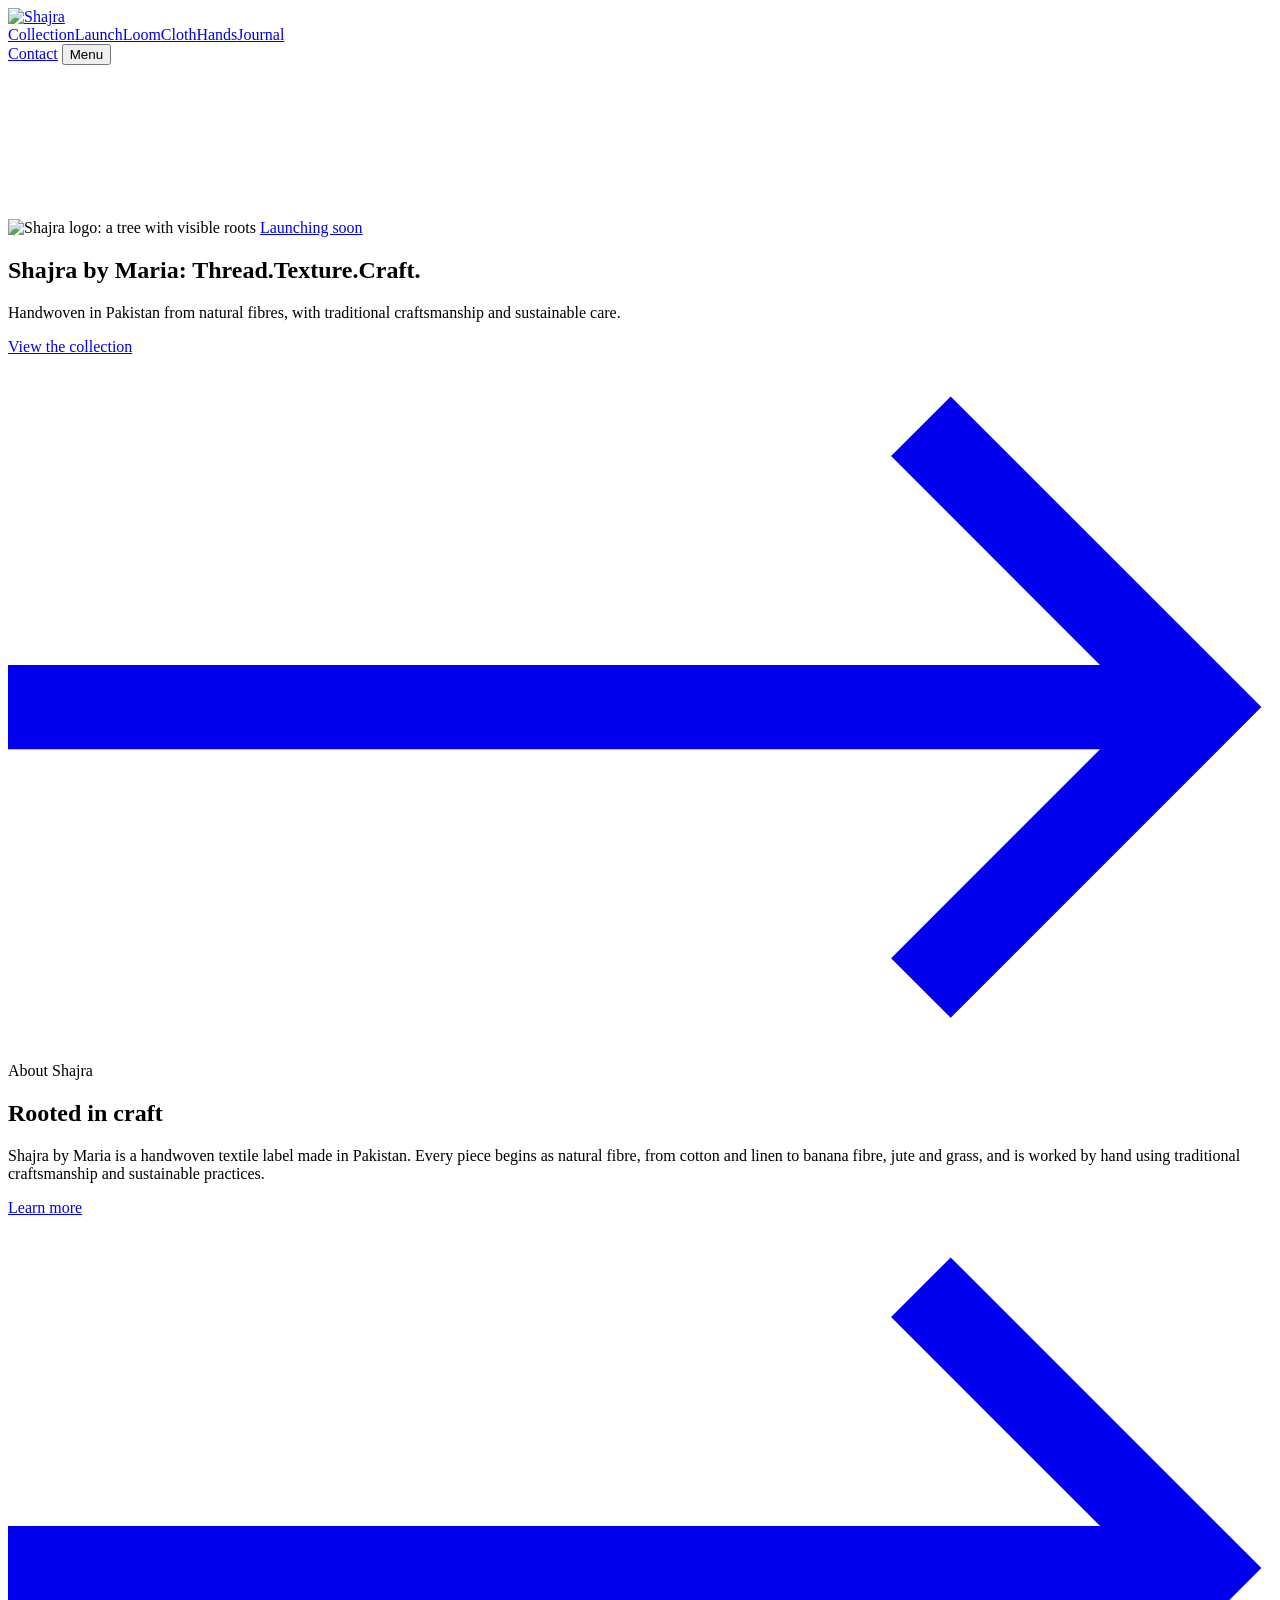
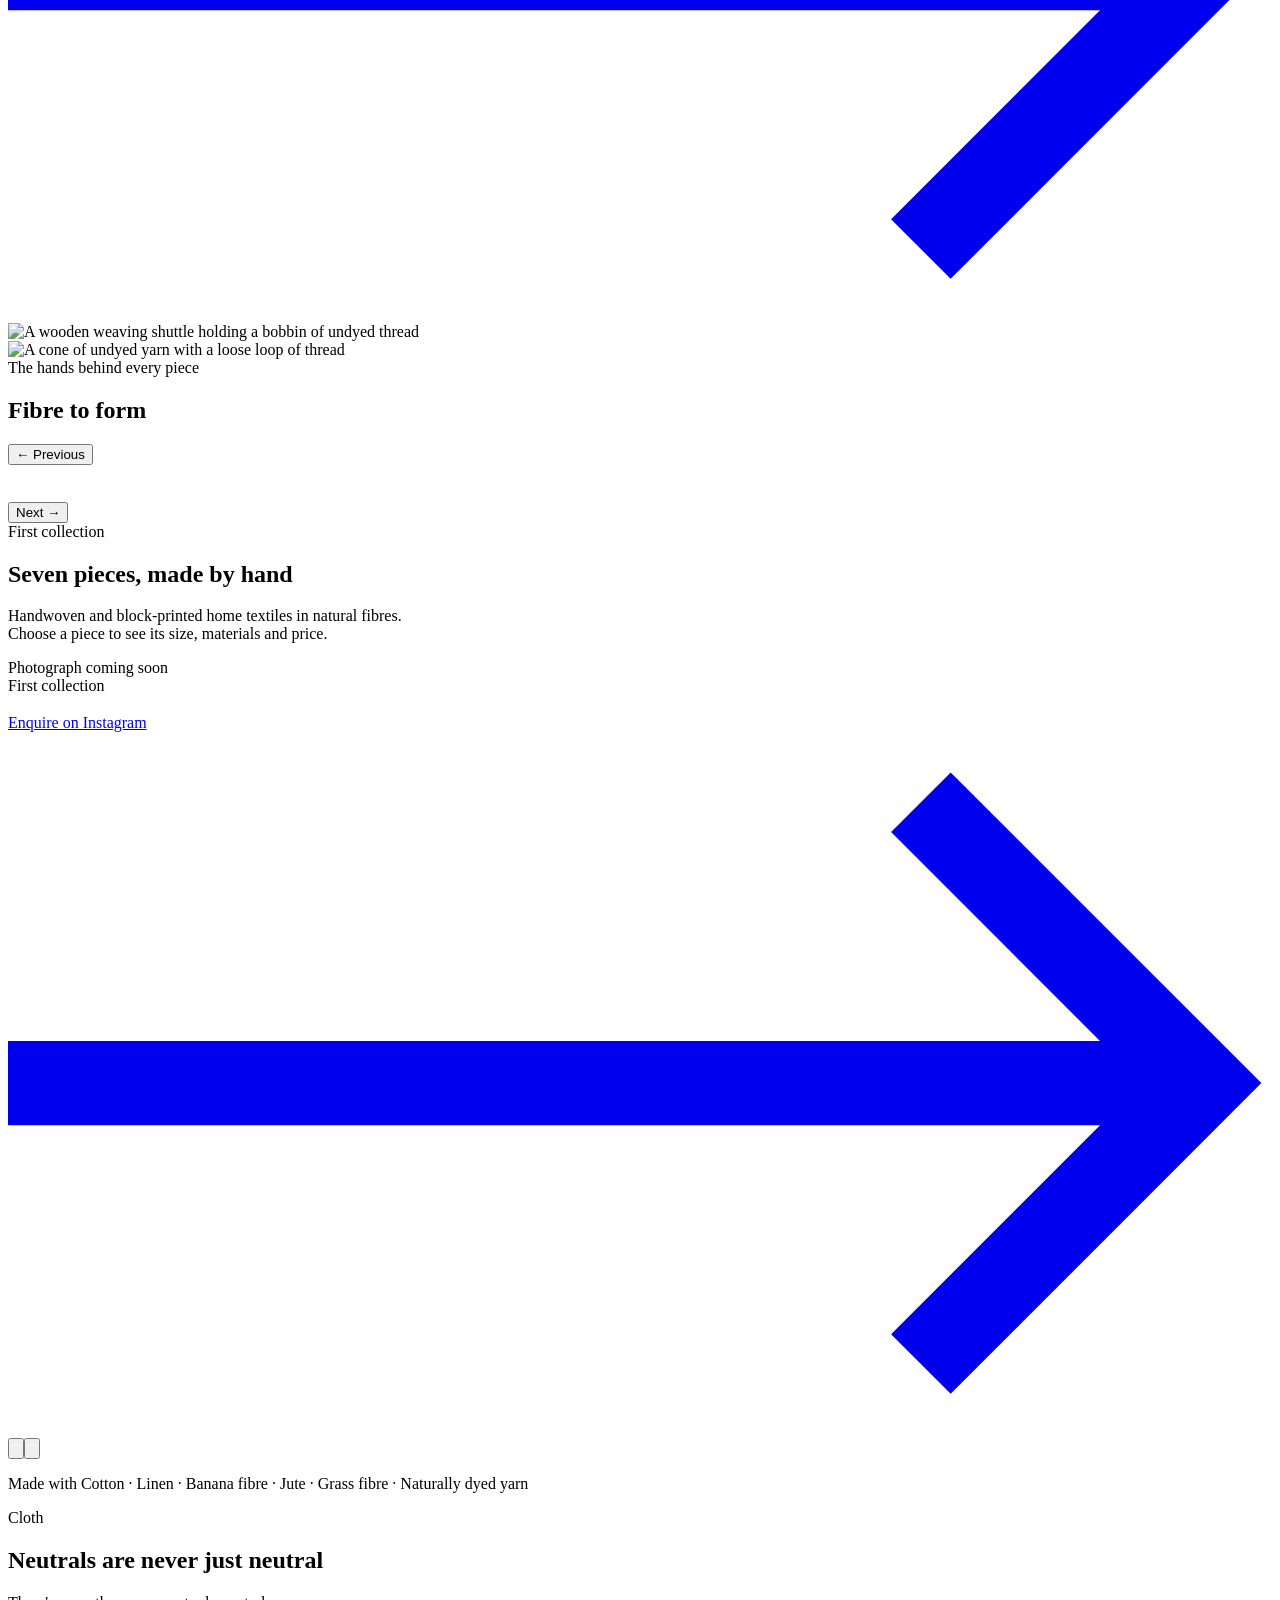
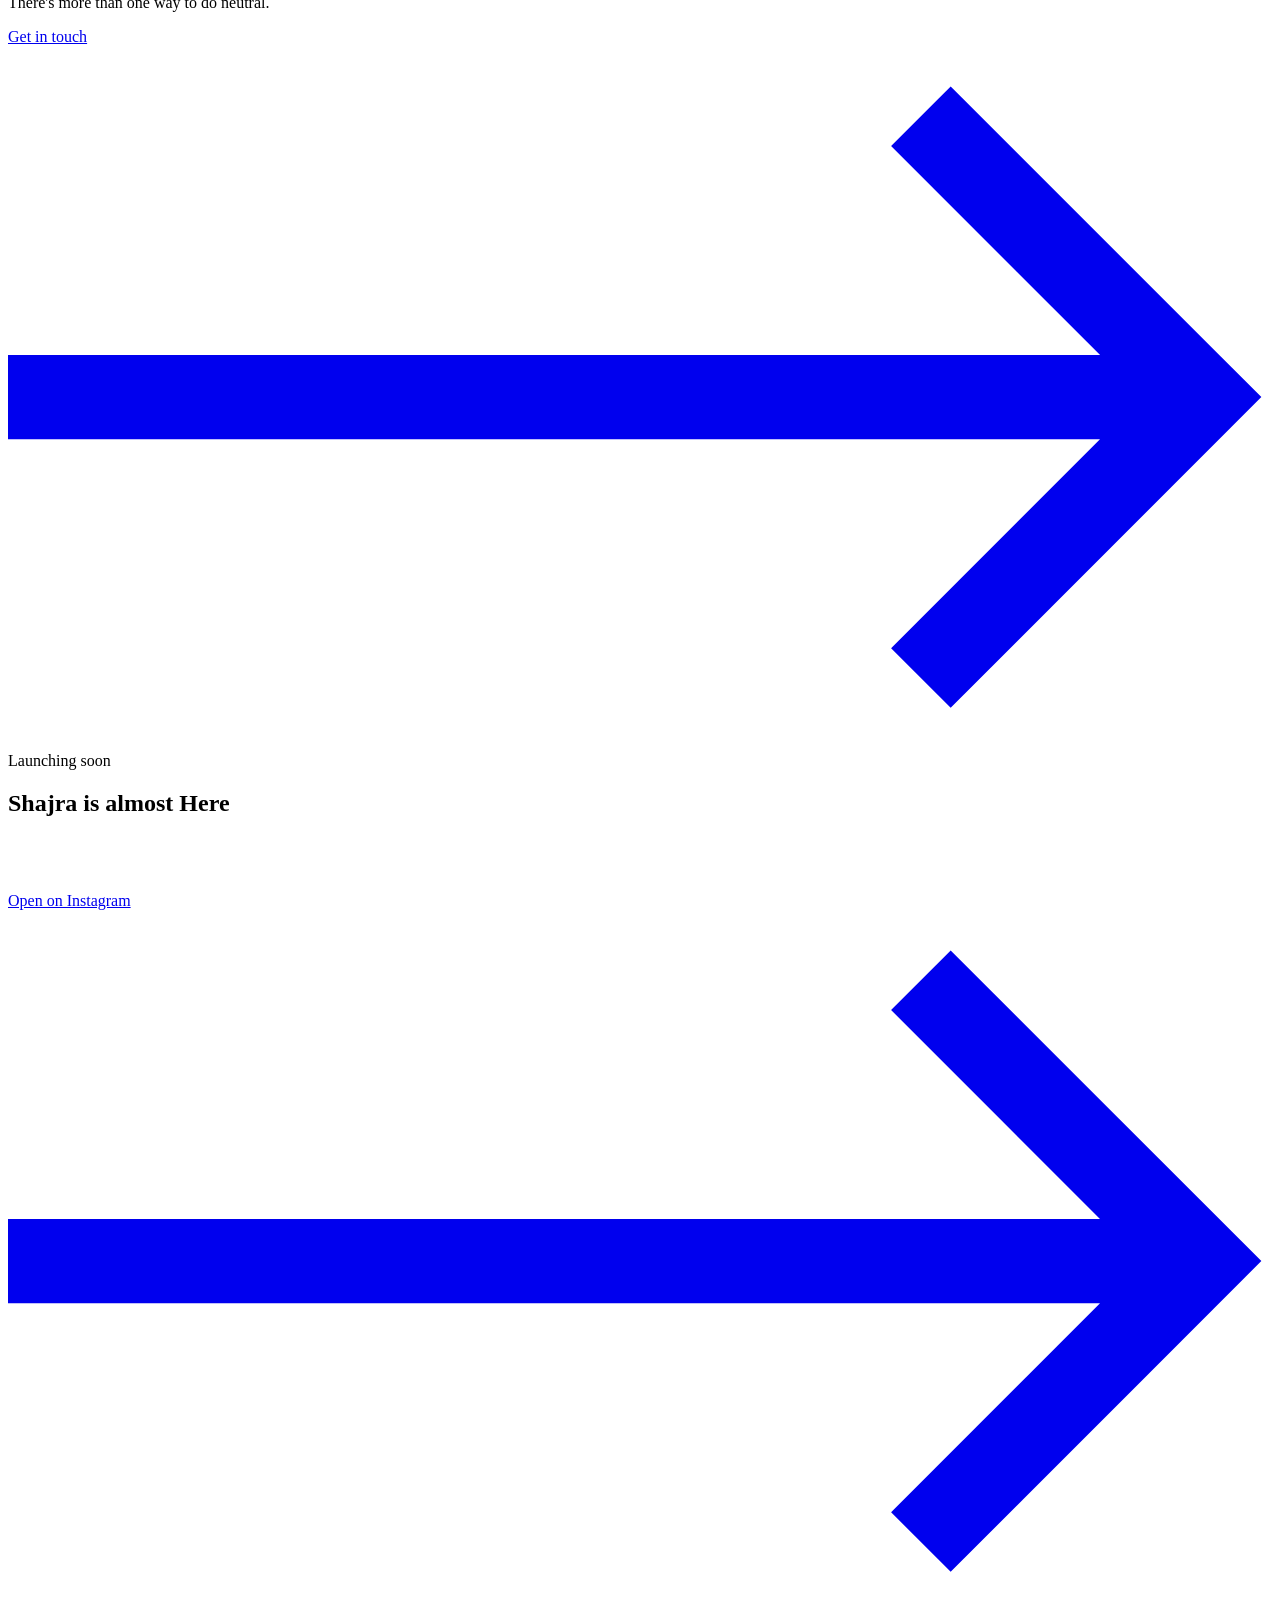
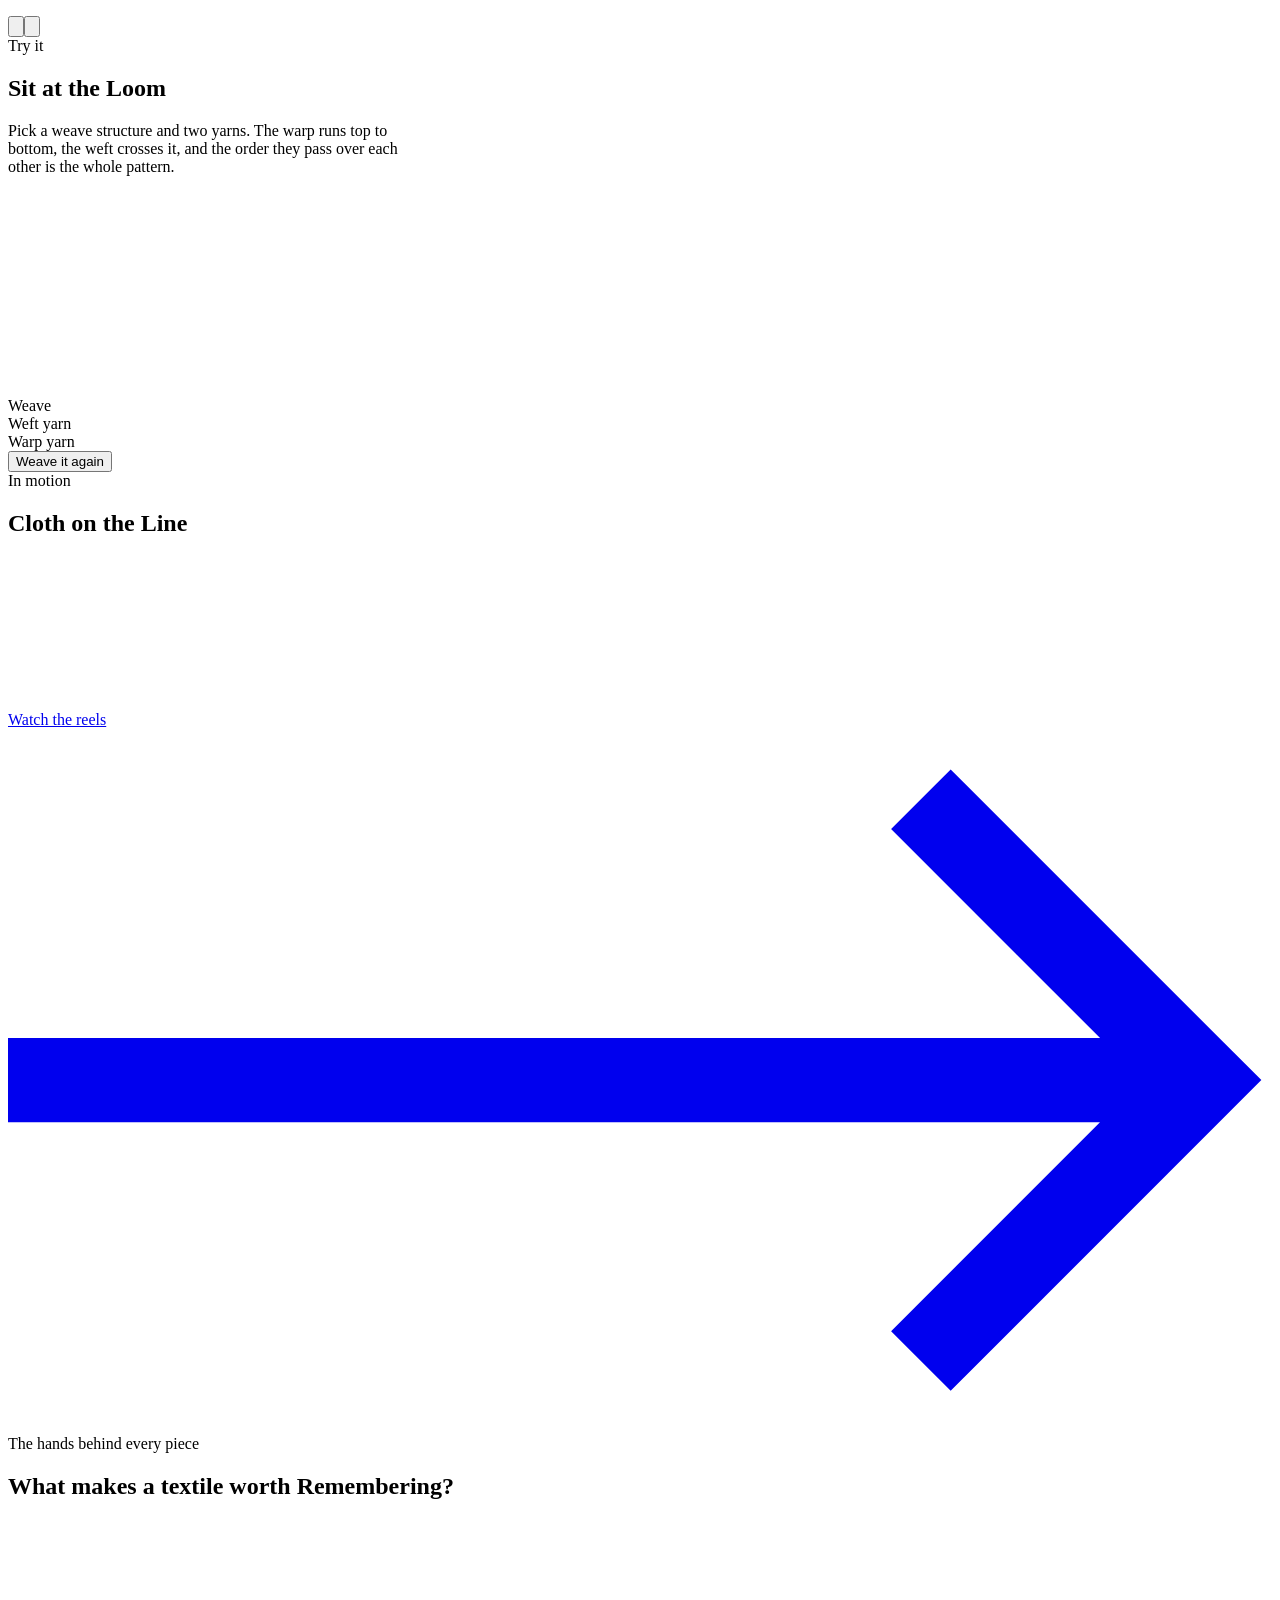
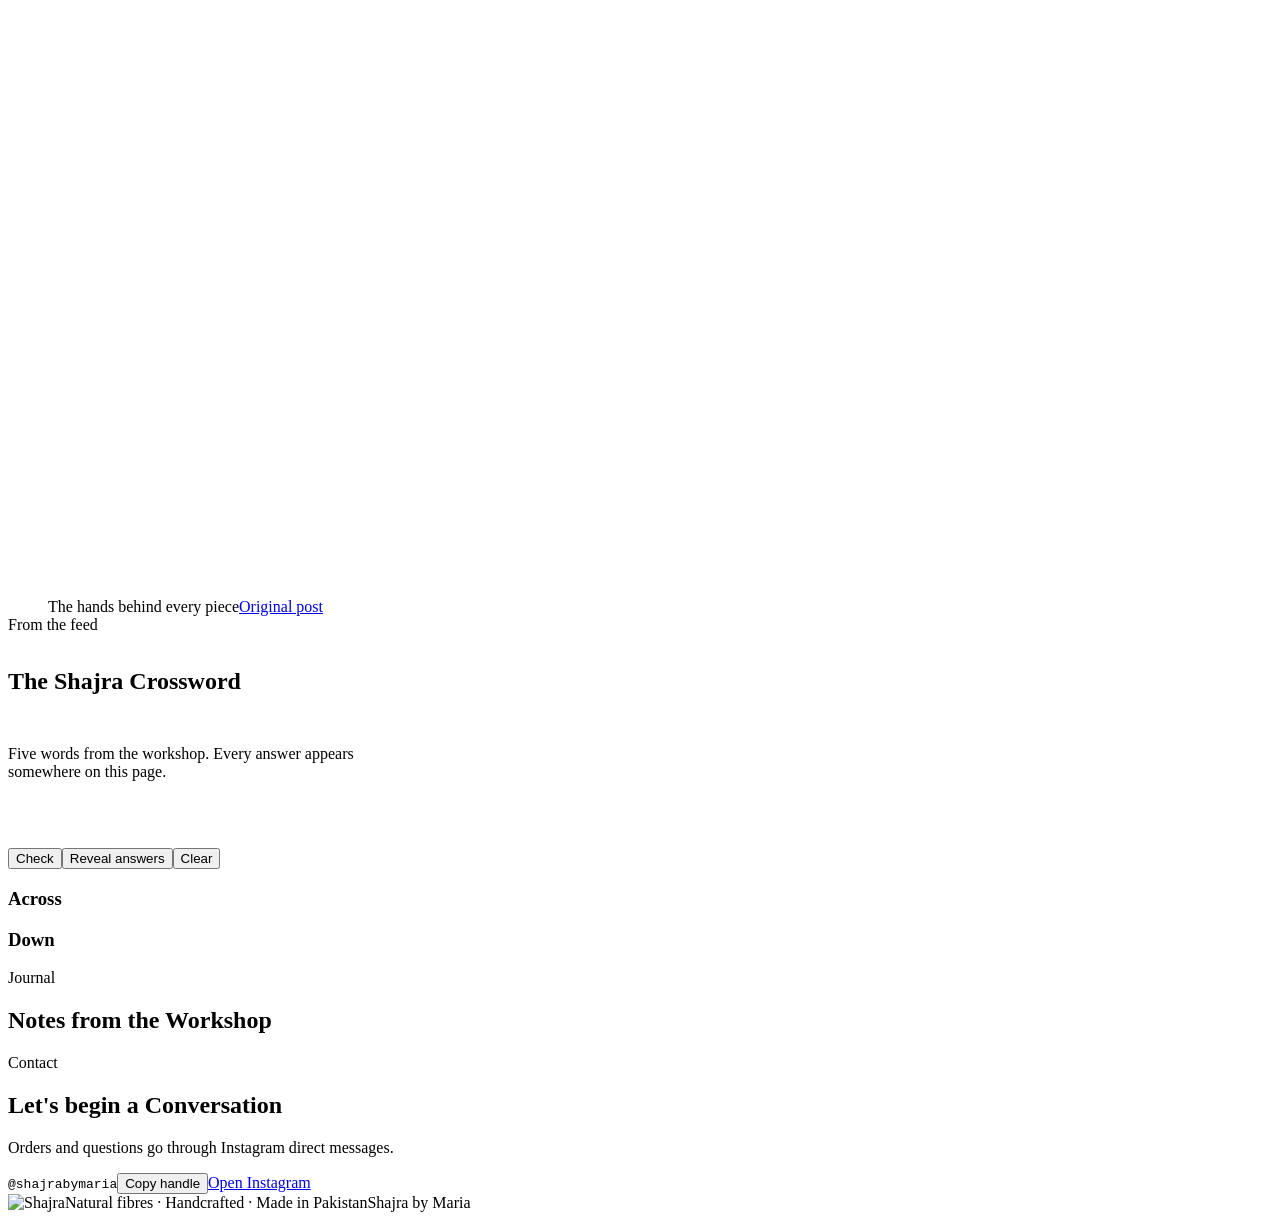
==== index.html @ 92d00738 "Add files via upload" ====
<!doctype html>
<html lang="en">
<head>
<meta charset="utf-8">
<meta name="viewport" content="width=device-width, initial-scale=1, viewport-fit=cover">
<meta name="description" content="Shajra by Maria: handwoven textiles made in Pakistan from natural fibres, with traditional craftsmanship. Launching soon.">
<meta name="theme-color" content="#2b211b">
<title>Shajra by Maria</title>
<link rel="stylesheet" href="https://fonts.googleapis.com/css2?family=Bodoni+Moda:opsz,wght@6..96,400;6..96,500&family=EB+Garamond:ital,wght@1,400;1,500&family=Instrument+Sans:wght@400;500;600&display=swap">
<link rel="stylesheet" href="css/style.css">
</head>
<body>

<header class="nav" id="nav">
  <a class="nb" href="#top" aria-label="Shajra, back to top"><img src="img/logo.jpg" alt="Shajra"></a>
  <nav class="nl" aria-label="Sections"><a href="#collection">Collection</a><a href="#soon">Launch</a><a href="#loom">Loom</a><a href="#cloth">Cloth</a><a href="#hands">Hands</a><a href="#journal">Journal</a></nav>
  <a class="nc" href="#contact">Contact</a>
  <button class="nm" id="menuBtn" type="button" aria-expanded="false" aria-controls="menu">Menu</button>
</header>
<div class="menu" id="menu" hidden>
  <button type="button" id="menuClose">Close</button>
  <a href="#collection">Collection</a><a href="#soon">Launch</a><a href="#loom">Loom</a><a href="#cloth">Cloth</a><a href="#hands">Hands</a><a href="#crossword">Play</a><a href="#journal">Journal</a><a href="#contact">Contact</a>
</div>

<main>
<section class="hero" id="top">
  <canvas data-cloth="img/p01.jpg" aria-hidden="true"></canvas>
  <div class="hero-in">
    <div class="toprow">
      <img class="seal" src="img/logo.jpg" alt="Shajra logo: a tree with visible roots">
      <a class="soon" href="#soon"><i></i>Launching soon</a>
    </div>
    <h1 class="dsp hl"><span class="vh">Shajra by Maria: </span><span class="l1">Thread.</span><span class="l2"><span class="sw">T</span>exture.</span><span class="l3">Craft.</span></h1>
    <div class="hbot">
      <p>Handwoven in Pakistan from natural fibres, with traditional craftsmanship and sustainable care.</p>
      <a class="lk" href="#collection">View the collection <svg viewBox="0 0 18 10" fill="none" stroke="currentColor" stroke-width="1.2"><path d="M0 5h17M13 1l4 4-4 4"/></svg></a>
    </div>
  </div>
</section>

<section class="sec" id="about">
  <div class="about">
    <div class="tx">
      <span class="eb">About Shajra</span>
      <h2 class="dsp"><span class="sw">R</span>ooted in craft</h2>
      <p>Shajra by Maria is a handwoven textile label made in Pakistan. Every piece begins as natural fibre, from cotton and linen to banana fibre, jute and grass, and is worked by hand using traditional craftsmanship and sustainable practices.</p>
      <a class="lk" href="#approach">Learn more <svg viewBox="0 0 18 10" fill="none" stroke="currentColor" stroke-width="1.2"><path d="M0 5h17M13 1l4 4-4 4"/></svg></a>
    </div>
    <div class="collage">
      <div class="a"><img src="img/p09.jpg" alt="A wooden weaving shuttle holding a bobbin of undyed thread" loading="lazy"></div>
      <div class="b"><img src="img/p07.jpg" alt="A cone of undyed yarn with a loose loop of thread" loading="lazy"></div>
    </div>
  </div>
</section>

<section class="dark ap" id="approach">
  <div class="apbg" id="apA"></div><div class="apbg" id="apB"></div>
  <div class="ap-in">
    <div class="center"><span class="eb w">The hands behind every piece</span><h2 class="dsp"><span class="sw">F</span>ibre to form</h2></div>
    <div class="apmain">
      <button class="side l" id="apPrev" type="button">← Previous</button>
      <article class="apc" aria-live="polite">
        <span class="n" id="apN"></span>
        <div class="im"><img id="apImg" alt=""></div>
        <h3 id="apT"></h3>
        <p id="apP"></p>
      </article>
      <button class="side r" id="apNext" type="button">Next →</button>
    </div>
    <div class="dots" id="apDots" role="group" aria-label="Choose a step"></div>
  </div>
</section>

<section class="sec" id="collection">
  <div class="col-wrap">
    <div class="center"><span class="eb">First collection</span><h2 class="dsp"><span class="sw">S</span>even pieces, made by hand</h2><p style="max-width:54ch;color:var(--ink2)">Handwoven and block-printed home textiles in natural fibres. Choose a piece to see its size, materials and price.</p></div>
    <div class="pd">
      <div class="pimg"><div class="ph"><b id="phN"></b><span>Photograph coming soon</span></div><img id="pImg" alt="" hidden><div class="thumbs" id="pThumbs"></div></div>
      <div class="pr">
        <div class="meta"><span>First collection</span><span id="pCount"></span></div>
        <div class="pbody" id="pBody">
          <h3 class="dsp pname" id="pName"></h3>
          <span class="ptype" id="pType"></span>
          <p class="price" id="pPrice"></p>
          <dl class="spec" id="pSpec"></dl>
          <p class="pdesc" id="pDesc"></p>
          <div class="cust" id="pCust" hidden><b>Customisation</b><span id="pCustT"></span></div>
        </div>
        <div class="psb">
          <div class="enq"><a class="bt" id="enq" href="https://ig.me/m/shajrabymaria" target="_blank" rel="noopener">Enquire on Instagram <svg viewBox="0 0 18 10" fill="none" stroke="currentColor" stroke-width="1.2"><path d="M0 5h17M13 1l4 4-4 4"/></svg></a><span class="enq-note" id="enqNote" aria-live="polite"></span></div>
          <div class="arrows"><button class="cir" id="pdPrev" type="button" aria-label="Previous product"><svg viewBox="0 0 20 12" fill="none" stroke="currentColor" stroke-width="1.2"><path d="M20 6H1M5 1L1 6l4 5"/></svg></button><button class="cir" id="pdNext" type="button" aria-label="Next product"><svg viewBox="0 0 20 12" fill="none" stroke="currentColor" stroke-width="1.2"><path d="M0 6h19M15 1l4 5-4 5"/></svg></button></div>
        </div>
      </div>
    </div>
    <div class="pl" id="pList" role="list" aria-label="All products"></div>
    <p class="mats"><span>Made with</span> Cotton · Linen · Banana fibre · Jute · Grass fibre · Naturally dyed yarn</p>
  </div>
</section>

<section class="dark cl sec" id="cloth">
  <div class="bgimg" aria-hidden="true"></div>
  <div class="cl-in">
    <div class="cl-l">
      <span class="eb w">Cloth</span>
      <h2 class="dsp"><span class="sw">N</span>eutrals are never just neutral</h2>
      <p>There's more than one way to do neutral.</p>
      <a class="lk" href="#contact">Get in touch <svg viewBox="0 0 18 10" fill="none" stroke="currentColor" stroke-width="1.2"><path d="M0 5h17M13 1l4 4-4 4"/></svg></a>
    </div>
    <div class="cl-g" id="clg"></div>
  </div>
</section>

<section class="sec" id="soon">
  <div class="ps-wrap">
    <div class="center"><span class="eb">Launching soon</span><h2 class="dsp">Shajra is almost <span class="sw">H</span>ere</h2></div>
    <div class="ps">
      <div class="ps-img"><img id="psImg" alt=""></div>
      <div class="ps-r">
        <div class="meta"><span id="psDate"></span><span id="psN"></span></div>
        <div class="mid">
          <div class="t"><h3 id="psT"></h3><p id="psP"></p></div>
          <div class="nx"><div class="im"><img id="psNx" alt=""></div><span id="psNc"></span></div>
        </div>
        <div class="psb">
          <a class="lk" id="psLink" href="https://www.instagram.com/shajrabymaria/" target="_blank" rel="noopener">Open on Instagram <svg viewBox="0 0 18 10" fill="none" stroke="currentColor" stroke-width="1.2"><path d="M0 5h17M13 1l4 4-4 4"/></svg></a>
          <div class="arrows"><button class="cir" id="psPrev" type="button" aria-label="Earlier teaser"><svg viewBox="0 0 20 12" fill="none" stroke="currentColor" stroke-width="1.2"><path d="M20 6H1M5 1L1 6l4 5"/></svg></button><button class="cir" id="psNext" type="button" aria-label="Later teaser"><svg viewBox="0 0 20 12" fill="none" stroke="currentColor" stroke-width="1.2"><path d="M0 6h19M15 1l4 5-4 5"/></svg></button></div>
        </div>
      </div>
    </div>
  </div>
</section>

<section class="sec band" id="loom">
  <div class="loom" style="margin-bottom:clamp(28px,4vw,52px);display:block"><div class="center" style="justify-items:start;text-align:left"><span class="eb">Try it</span><h2 class="dsp">Sit at the <span class="sw">L</span>oom</h2><p style="max-width:52ch;color:var(--ink2)">Pick a weave structure and two yarns. The warp runs top to bottom, the weft crosses it, and the order they pass over each other is the whole pattern.</p></div></div>
  <div class="loom">
    <div>
      <div class="loom-frame"><canvas id="loomCanvas" role="img" aria-label="A woven swatch drawn from your chosen weave and yarns"></canvas></div>
      <p class="loom-cap" id="loomCap" aria-live="polite"></p>
    </div>
    <div class="controls">
      <div class="ctl"><span class="eb" id="lWeave">Weave</span><div class="seg" id="weaves" role="group" aria-labelledby="lWeave"></div></div>
      <div class="ctl"><span class="eb" id="lWeft">Weft yarn</span><div class="yarns" id="weft" role="group" aria-labelledby="lWeft"></div></div>
      <div class="ctl"><span class="eb" id="lWarp">Warp yarn</span><div class="yarns" id="warp" role="group" aria-labelledby="lWarp"></div></div>
      <div><button class="bt" id="again" type="button">Weave it again</button></div>
    </div>
  </div>
</section>

<section class="dark sec" id="motion">
  <div class="line-h"><span class="eb w">In motion</span><h2 class="dsp">Cloth on the <span class="sw">L</span>ine</h2></div>
  <div class="line">
    <canvas data-hang="img/p01.jpg" role="img" aria-label="Ribbed sand-coloured cloth hanging and swaying"></canvas>
    <canvas data-hang="img/p04.jpg" role="img" aria-label="Diamond-patterned cloth hanging and swaying"></canvas>
    <canvas data-hang="img/p03.jpg" role="img" aria-label="Plain-weave cloth hanging and swaying"></canvas>
  </div>
  <div class="reels" id="reels" hidden></div>
  <div class="line-h"><a class="lk" style="width:min(300px,100%)" href="https://www.instagram.com/shajrabymaria/reels/" target="_blank" rel="noopener">Watch the reels <svg viewBox="0 0 18 10" fill="none" stroke="currentColor" stroke-width="1.2"><path d="M0 5h17M13 1l4 4-4 4"/></svg></a></div>
</section>

<section class="sec" id="hands">
  <div class="center" style="margin-bottom:clamp(32px,5vw,56px)"><span class="eb">The hands behind every piece</span><h2 class="dsp">What makes a textile worth <span class="sw">R</span>emembering?</h2></div>
  <figure class="hands-card" style="margin-block:0"><canvas id="handsCv" width="640" height="638" role="img" aria-label="Six pencil drawings of hands at work, gently moving: passing a shuttle through a loom, drawing fibre through the fingers, teasing raw fibre apart, pulling thread from a cone, beating the weft, and folding finished cloth"></canvas><figcaption><span>The hands behind every piece</span><a href="https://www.instagram.com/p/Dbn_yvcCKN_/" target="_blank" rel="noopener">Original post</a></figcaption></figure>
</section>

<section class="sec band" id="crossword">
  <div style="max-width:1320px;margin:0 auto clamp(28px,4vw,52px);display:grid;gap:14px"><span class="eb">From the feed</span><h2 class="dsp">The Shajra <span class="sw">C</span>rossword</h2><p style="max-width:52ch;color:var(--ink2)">Five words from the workshop. Every answer appears somewhere on this page.</p></div>
  <div class="cross">
    <div>
      <div class="grid" id="grid"></div>
      <div class="cbtns"><button class="bt" id="check" type="button">Check</button><button class="bt" id="reveal" type="button">Reveal answers</button><button class="bt" id="clear" type="button">Clear</button></div>
      <p class="status" id="status" aria-live="polite" style="margin-top:16px"></p>
    </div>
    <div class="clues"><div><h3>Across</h3><ol id="across"></ol></div><div><h3>Down</h3><ol id="down"></ol></div></div>
  </div>
</section>

<section class="sec" id="journal">
  <div class="center"><span class="eb">Journal</span><h2 class="dsp">Notes from the <span class="sw">W</span>orkshop</h2></div>
  <div class="jr" id="feed"></div>
</section>
</main>

<footer class="contact" id="contact">
  <div class="ct">
    <span class="eb w">Contact</span>
    <h2 class="dsp">Let's begin a <span class="sw">C</span>onversation</h2>
    <p>Orders and questions go through Instagram direct messages.</p>
    <div class="handle"><code id="handle">@shajrabymaria</code><button class="bt on-dark" id="copy" type="button">Copy handle</button><a class="bt on-dark" href="https://www.instagram.com/shajrabymaria/" target="_blank" rel="noopener">Open Instagram</a></div>
  </div>
  <div class="cfoot"><img src="img/logo.jpg" alt="Shajra"><span>Natural fibres · Handcrafted · Made in Pakistan</span><span>Shajra by Maria</span></div>
</footer>

<script src="js/main.js"></script>

</body>
</html>
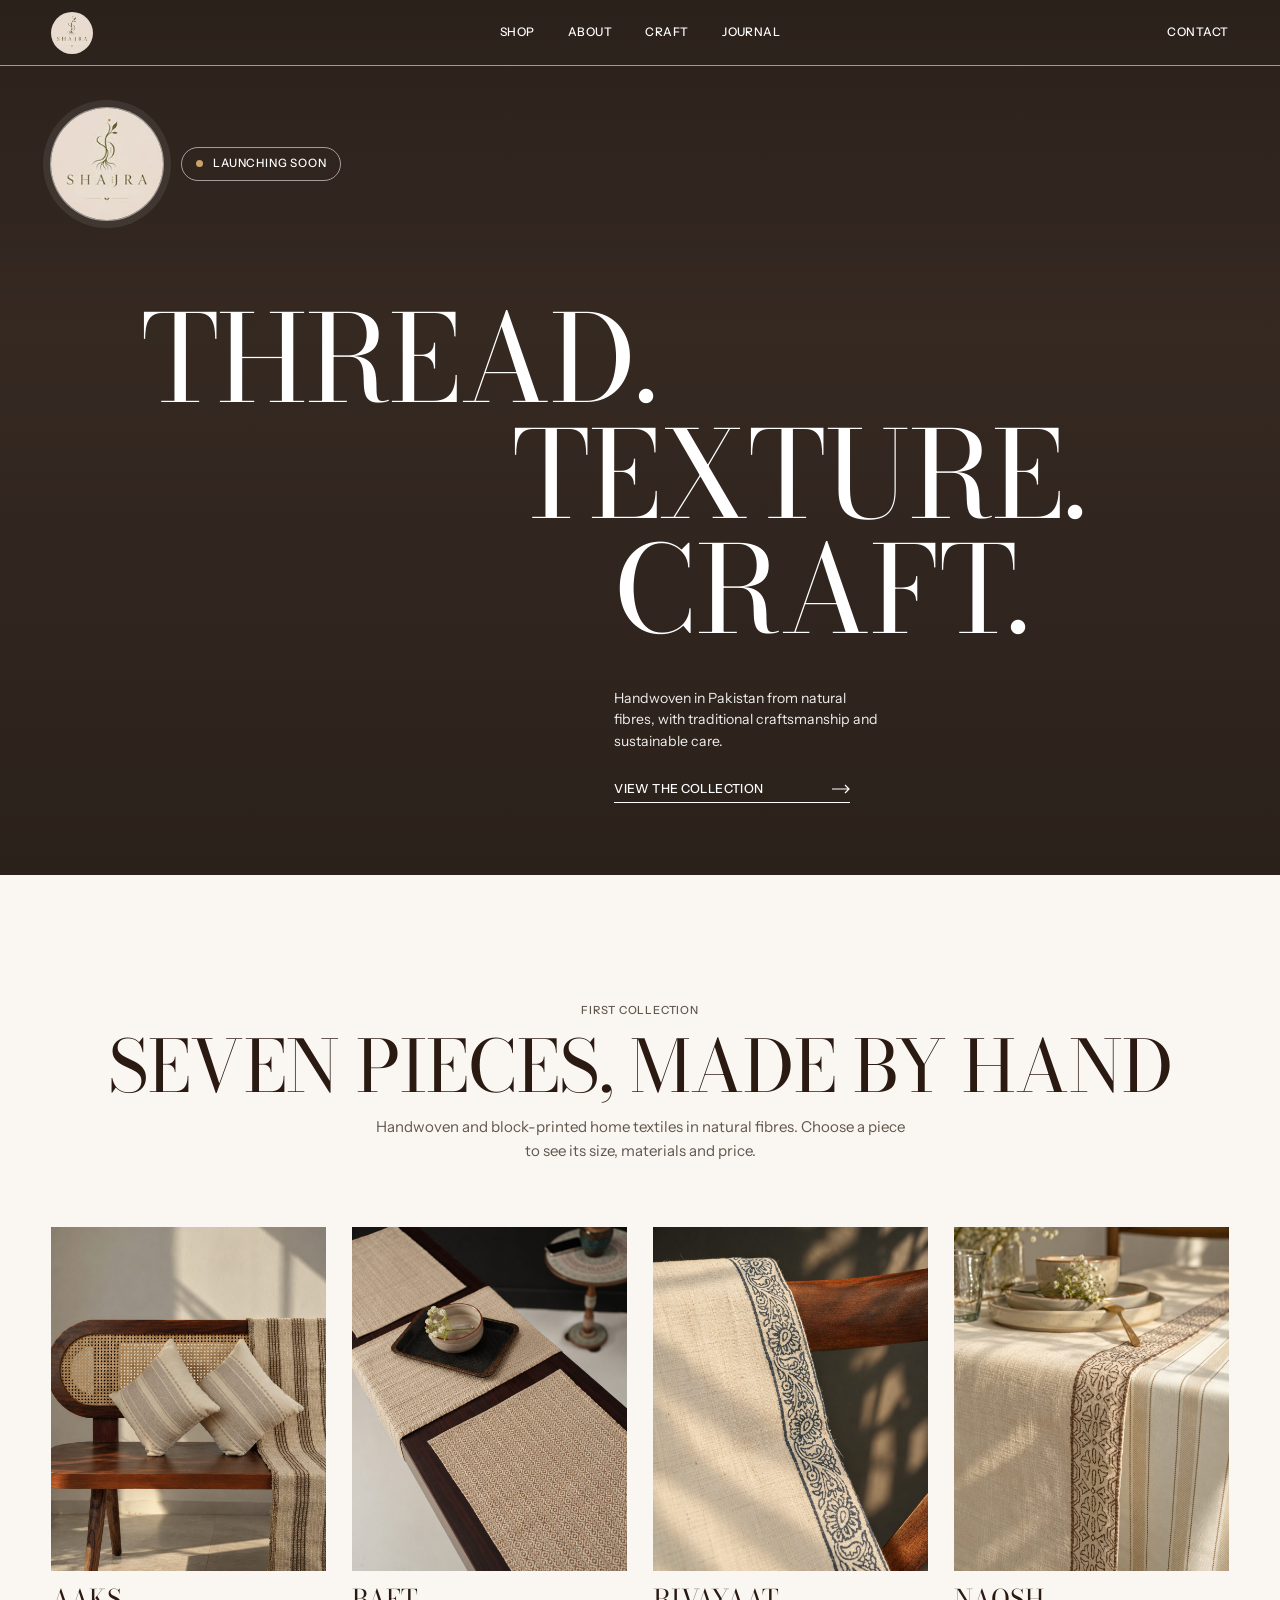
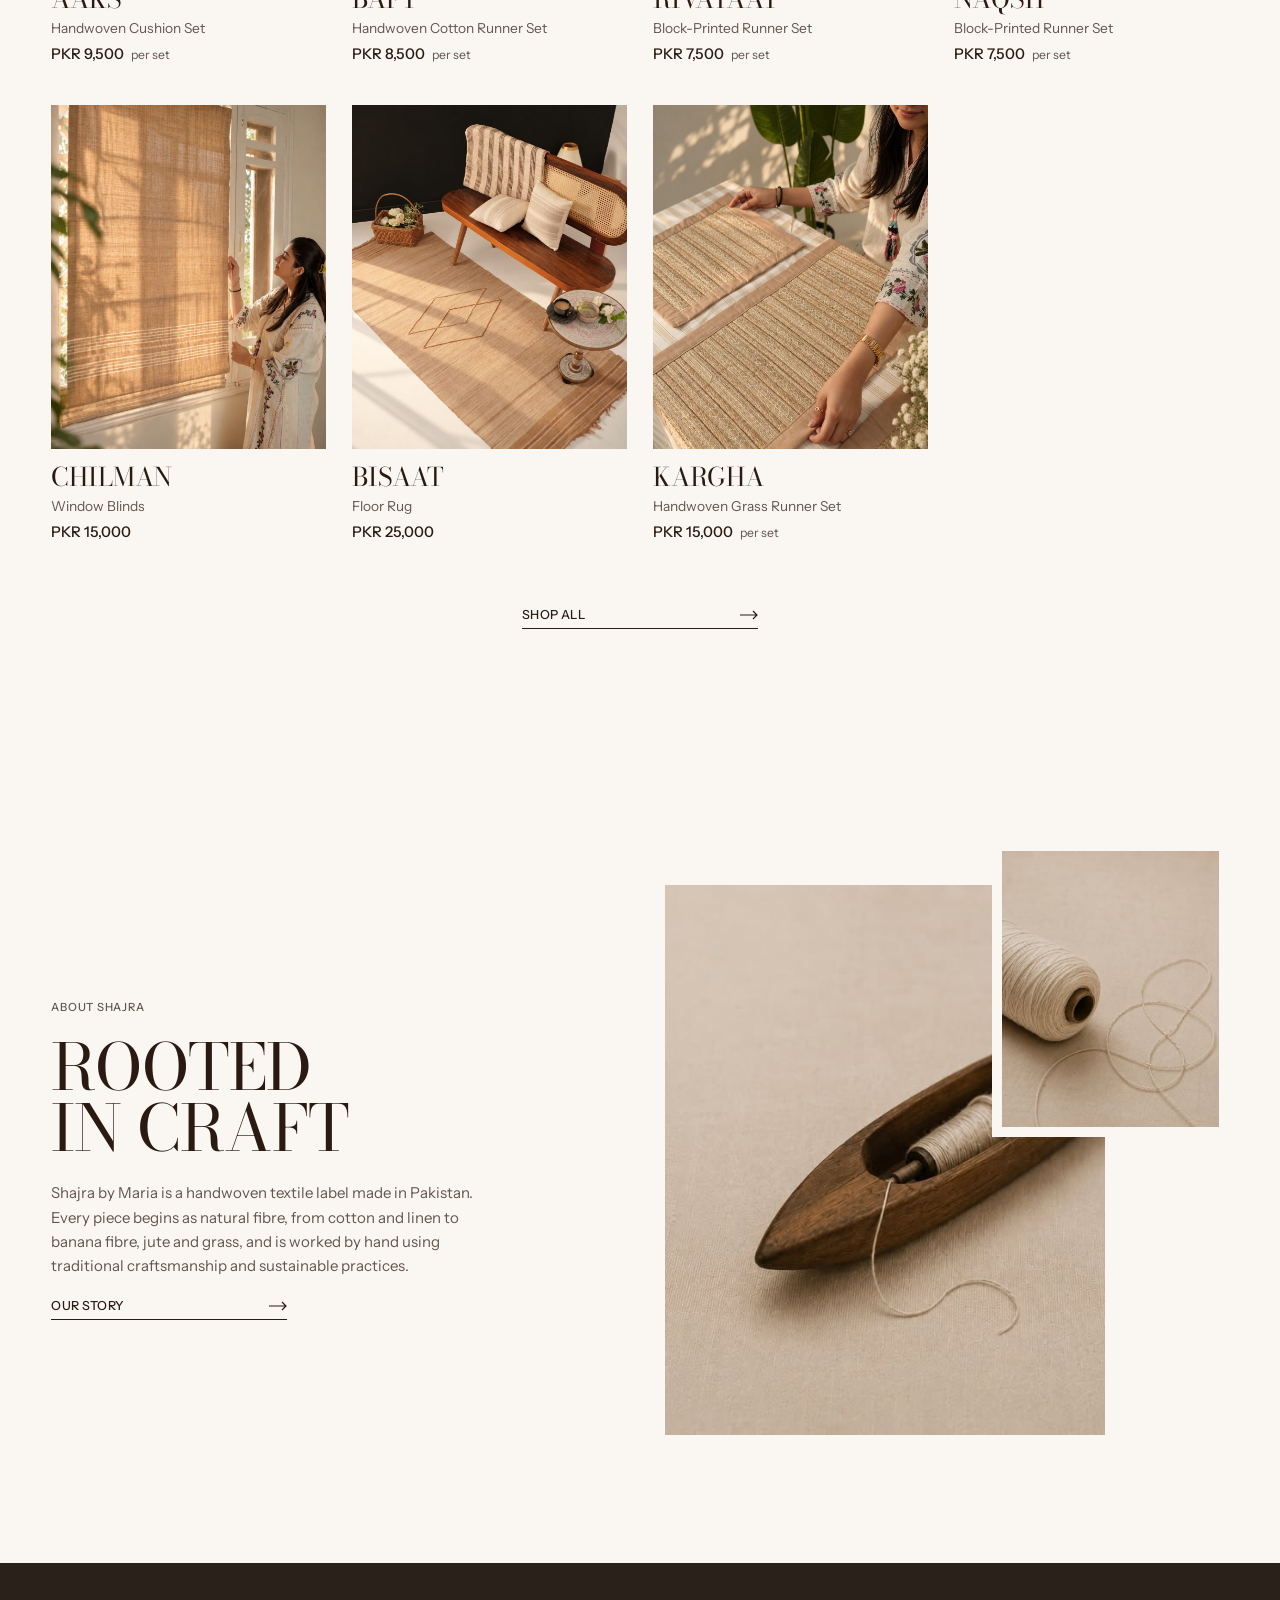
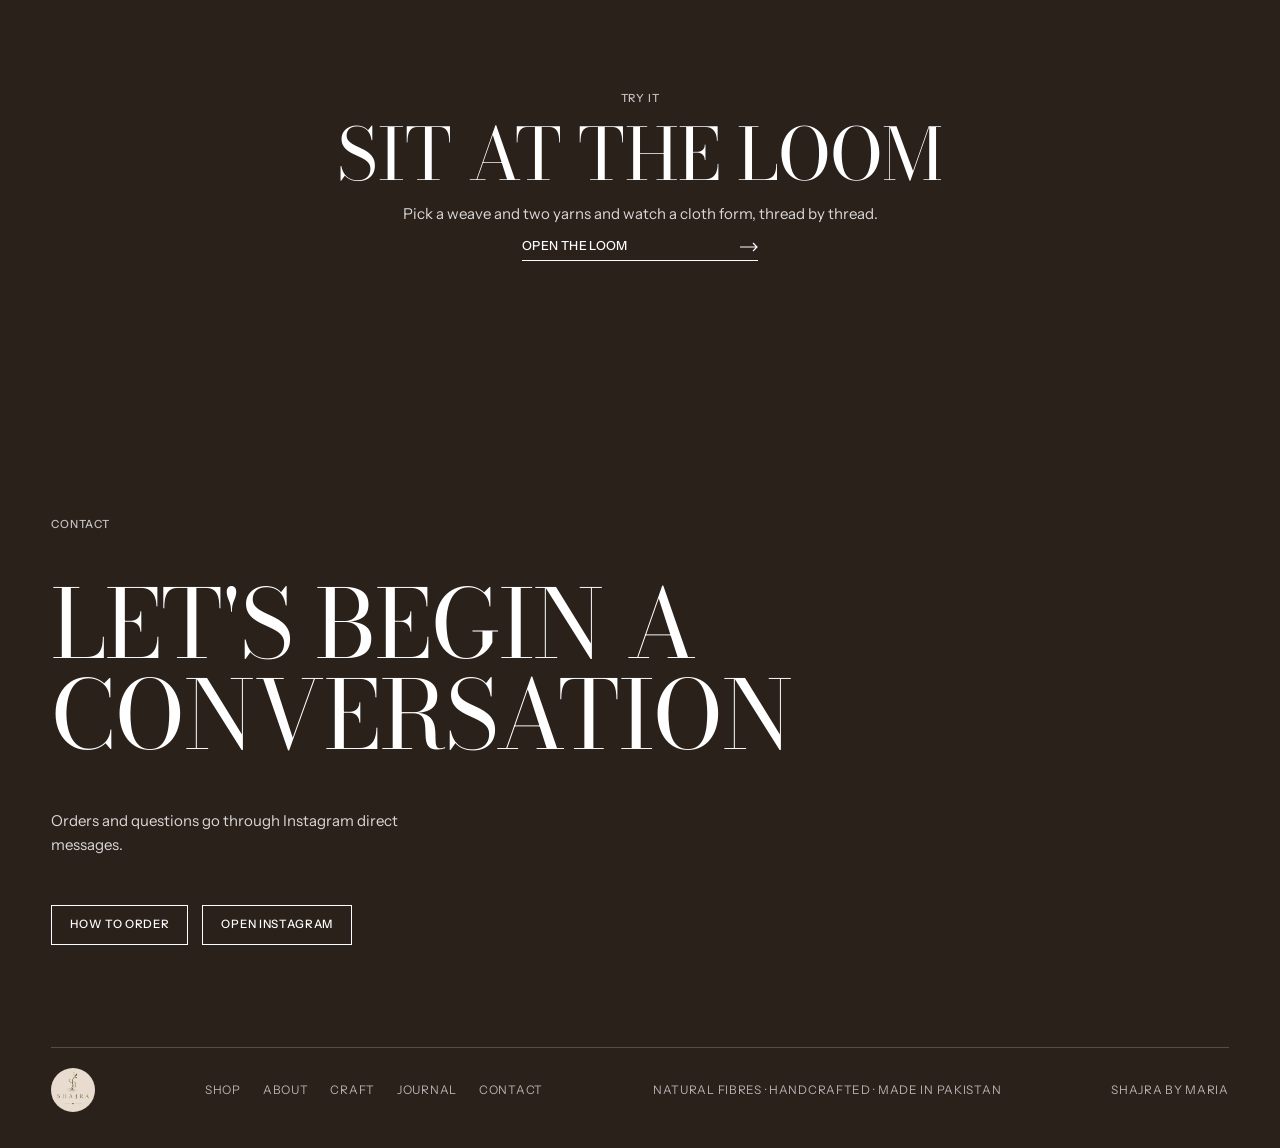
==== commit 4ff3ad57: "Changes" ====
--- a/index.html
+++ b/index.html
@@ -3,23 +3,27 @@
 <head>
 <meta charset="utf-8">
 <meta name="viewport" content="width=device-width, initial-scale=1, viewport-fit=cover">
-<meta name="description" content="Shajra by Maria: handwoven textiles made in Pakistan from natural fibres, with traditional craftsmanship. Launching soon.">
+<title>Shajra by Maria | Handwoven natural-fibre textiles from Pakistan</title>
+<meta name="description" content="Shajra by Maria: handwoven textiles made in Pakistan from natural fibres, with traditional craftsmanship. Cushions, runners, blinds and rugs.">
 <meta name="theme-color" content="#2b211b">
-<title>Shajra by Maria</title>
-<link rel="stylesheet" href="https://fonts.googleapis.com/css2?family=Bodoni+Moda:opsz,wght@6..96,400;6..96,500&family=EB+Garamond:ital,wght@1,400;1,500&family=Instrument+Sans:wght@400;500;600&display=swap">
+<meta property="og:title" content="Shajra by Maria | Handwoven natural-fibre textiles from Pakistan">
+<meta property="og:description" content="Shajra by Maria: handwoven textiles made in Pakistan from natural fibres, with traditional craftsmanship. Cushions, runners, blinds and rugs.">
+<meta property="og:type" content="website">
+<link rel="icon" href="img/pfp.jpg">
+<link rel="stylesheet" href="https://fonts.googleapis.com/css2?family=Bodoni+Moda:opsz,wght@6..96,400;6..96,500&family=Instrument+Sans:wght@400;500;600&display=swap">
 <link rel="stylesheet" href="css/style.css">
 </head>
 <body>
 
 <header class="nav" id="nav">
-  <a class="nb" href="#top" aria-label="Shajra, back to top"><img src="img/logo.jpg" alt="Shajra"></a>
-  <nav class="nl" aria-label="Sections"><a href="#collection">Collection</a><a href="#soon">Launch</a><a href="#loom">Loom</a><a href="#cloth">Cloth</a><a href="#hands">Hands</a><a href="#journal">Journal</a></nav>
-  <a class="nc" href="#contact">Contact</a>
+  <a class="nb" href="index.html" aria-label="Shajra, home"><img src="img/logo.jpg" alt="Shajra"></a>
+  <nav class="nl" aria-label="Main"><a href="shop.html">Shop</a><a href="about.html">About</a><a href="craft.html">Craft</a><a href="journal.html">Journal</a></nav>
+  <a class="nc" href="contact.html">Contact</a>
   <button class="nm" id="menuBtn" type="button" aria-expanded="false" aria-controls="menu">Menu</button>
 </header>
 <div class="menu" id="menu" hidden>
   <button type="button" id="menuClose">Close</button>
-  <a href="#collection">Collection</a><a href="#soon">Launch</a><a href="#loom">Loom</a><a href="#cloth">Cloth</a><a href="#hands">Hands</a><a href="#crossword">Play</a><a href="#journal">Journal</a><a href="#contact">Contact</a>
+  <a href="index.html">Home</a><a href="shop.html">Shop</a><a href="about.html">About</a><a href="craft.html">Craft</a><a href="journal.html">Journal</a><a href="contact.html">Contact</a>
 </div>
 
 <main>
@@ -28,13 +32,48 @@
   <div class="hero-in">
     <div class="toprow">
       <img class="seal" src="img/logo.jpg" alt="Shajra logo: a tree with visible roots">
-      <a class="soon" href="#soon"><i></i>Launching soon</a>
+      <a class="soon" href="journal.html"><i></i>Launching soon</a>
     </div>
     <h1 class="dsp hl"><span class="vh">Shajra by Maria: </span><span class="l1">Thread.</span><span class="l2"><span class="sw">T</span>exture.</span><span class="l3">Craft.</span></h1>
     <div class="hbot">
       <p>Handwoven in Pakistan from natural fibres, with traditional craftsmanship and sustainable care.</p>
-      <a class="lk" href="#collection">View the collection <svg viewBox="0 0 18 10" fill="none" stroke="currentColor" stroke-width="1.2"><path d="M0 5h17M13 1l4 4-4 4"/></svg></a>
+      <a class="lk" href="shop.html">View the collection <svg viewBox="0 0 18 10" fill="none" stroke="currentColor" stroke-width="1.2"><path d="M0 5h17M13 1l4 4-4 4"/></svg></a>
     </div>
+  </div>
+</section>
+
+<section class="sec" id="collection">
+  <div class="col-wrap">
+    <div class="center"><span class="eb">First collection</span><h2 class="dsp">Seven pieces, made by hand</h2><p style="max-width:54ch;color:var(--ink2)">Handwoven and block-printed home textiles in natural fibres. Choose a piece to see its size, materials and price.</p></div>
+    <div class="pgrid"><a class="pcard" href="products/aaks.html">
+  <div class="pcimg"><img src="img/p/aaks-1.jpg" alt="Aaks, handwoven cushion set" loading="lazy"><img class="alt" src="img/p/aaks-2.jpg" alt="" loading="lazy"></div>
+  <div class="pcinfo"><h3>AAKS</h3><span class="pct">Handwoven Cushion Set</span><span class="pcp">PKR 9,500 <small>per set</small></span></div>
+</a>
+<a class="pcard" href="products/baft.html">
+  <div class="pcimg"><img src="img/p/baft-1.jpg" alt="Baft, handwoven cotton runner set" loading="lazy"><img class="alt" src="img/p/baft-2.jpg" alt="" loading="lazy"></div>
+  <div class="pcinfo"><h3>BAFT</h3><span class="pct">Handwoven Cotton Runner Set</span><span class="pcp">PKR 8,500 <small>per set</small></span></div>
+</a>
+<a class="pcard" href="products/rivayaat.html">
+  <div class="pcimg"><img src="img/p/rivayaat-1.jpg" alt="Rivayaat, block-printed runner set" loading="lazy"><img class="alt" src="img/p/rivayaat-2.jpg" alt="" loading="lazy"></div>
+  <div class="pcinfo"><h3>RIVAYAAT</h3><span class="pct">Block-Printed Runner Set</span><span class="pcp">PKR 7,500 <small>per set</small></span></div>
+</a>
+<a class="pcard" href="products/naqsh.html">
+  <div class="pcimg"><img src="img/p/naqsh-1.jpg" alt="Naqsh, block-printed runner set" loading="lazy"><img class="alt" src="img/p/naqsh-2.jpg" alt="" loading="lazy"></div>
+  <div class="pcinfo"><h3>NAQSH</h3><span class="pct">Block-Printed Runner Set</span><span class="pcp">PKR 7,500 <small>per set</small></span></div>
+</a>
+<a class="pcard" href="products/chilman.html">
+  <div class="pcimg"><img src="img/p/chilman-1.jpg" alt="Chilman, window blinds" loading="lazy"><img class="alt" src="img/p/chilman-2.jpg" alt="" loading="lazy"></div>
+  <div class="pcinfo"><h3>CHILMAN</h3><span class="pct">Window Blinds</span><span class="pcp">PKR 15,000</span></div>
+</a>
+<a class="pcard" href="products/bisaat.html">
+  <div class="pcimg"><img src="img/p/bisaat-1.jpg" alt="Bisaat, floor rug" loading="lazy"><img class="alt" src="img/p/bisaat-2.jpg" alt="" loading="lazy"></div>
+  <div class="pcinfo"><h3>BISAAT</h3><span class="pct">Floor Rug</span><span class="pcp">PKR 25,000</span></div>
+</a>
+<a class="pcard" href="products/kargha.html">
+  <div class="pcimg"><img src="img/p/kargha-1.jpg" alt="Kargha, handwoven grass runner set" loading="lazy"><img class="alt" src="img/p/kargha-2.jpg" alt="" loading="lazy"></div>
+  <div class="pcinfo"><h3>KARGHA</h3><span class="pct">Handwoven Grass Runner Set</span><span class="pcp">PKR 15,000 <small>per set</small></span></div>
+</a></div>
+    <div class="center"><a class="lk" href="shop.html">Shop all <svg viewBox="0 0 18 10" fill="none" stroke="currentColor" stroke-width="1.2"><path d="M0 5h17M13 1l4 4-4 4"/></svg></a></div>
   </div>
 </section>
 
@@ -44,7 +83,7 @@
       <span class="eb">About Shajra</span>
       <h2 class="dsp"><span class="sw">R</span>ooted in craft</h2>
       <p>Shajra by Maria is a handwoven textile label made in Pakistan. Every piece begins as natural fibre, from cotton and linen to banana fibre, jute and grass, and is worked by hand using traditional craftsmanship and sustainable practices.</p>
-      <a class="lk" href="#approach">Learn more <svg viewBox="0 0 18 10" fill="none" stroke="currentColor" stroke-width="1.2"><path d="M0 5h17M13 1l4 4-4 4"/></svg></a>
+      <a class="lk" href="about.html">Our story <svg viewBox="0 0 18 10" fill="none" stroke="currentColor" stroke-width="1.2"><path d="M0 5h17M13 1l4 4-4 4"/></svg></a>
     </div>
     <div class="collage">
       <div class="a"><img src="img/p09.jpg" alt="A wooden weaving shuttle holding a bobbin of undyed thread" loading="lazy"></div>
@@ -53,144 +92,22 @@
   </div>
 </section>
 
-<section class="dark ap" id="approach">
-  <div class="apbg" id="apA"></div><div class="apbg" id="apB"></div>
-  <div class="ap-in">
-    <div class="center"><span class="eb w">The hands behind every piece</span><h2 class="dsp"><span class="sw">F</span>ibre to form</h2></div>
-    <div class="apmain">
-      <button class="side l" id="apPrev" type="button">← Previous</button>
-      <article class="apc" aria-live="polite">
-        <span class="n" id="apN"></span>
-        <div class="im"><img id="apImg" alt=""></div>
-        <h3 id="apT"></h3>
-        <p id="apP"></p>
-      </article>
-      <button class="side r" id="apNext" type="button">Next →</button>
-    </div>
-    <div class="dots" id="apDots" role="group" aria-label="Choose a step"></div>
-  </div>
-</section>
-
-<section class="sec" id="collection">
-  <div class="col-wrap">
-    <div class="center"><span class="eb">First collection</span><h2 class="dsp"><span class="sw">S</span>even pieces, made by hand</h2><p style="max-width:54ch;color:var(--ink2)">Handwoven and block-printed home textiles in natural fibres. Choose a piece to see its size, materials and price.</p></div>
-    <div class="pd">
-      <div class="pimg"><div class="ph"><b id="phN"></b><span>Photograph coming soon</span></div><img id="pImg" alt="" hidden><div class="thumbs" id="pThumbs"></div></div>
-      <div class="pr">
-        <div class="meta"><span>First collection</span><span id="pCount"></span></div>
-        <div class="pbody" id="pBody">
-          <h3 class="dsp pname" id="pName"></h3>
-          <span class="ptype" id="pType"></span>
-          <p class="price" id="pPrice"></p>
-          <dl class="spec" id="pSpec"></dl>
-          <p class="pdesc" id="pDesc"></p>
-          <div class="cust" id="pCust" hidden><b>Customisation</b><span id="pCustT"></span></div>
-        </div>
-        <div class="psb">
-          <div class="enq"><a class="bt" id="enq" href="https://ig.me/m/shajrabymaria" target="_blank" rel="noopener">Enquire on Instagram <svg viewBox="0 0 18 10" fill="none" stroke="currentColor" stroke-width="1.2"><path d="M0 5h17M13 1l4 4-4 4"/></svg></a><span class="enq-note" id="enqNote" aria-live="polite"></span></div>
-          <div class="arrows"><button class="cir" id="pdPrev" type="button" aria-label="Previous product"><svg viewBox="0 0 20 12" fill="none" stroke="currentColor" stroke-width="1.2"><path d="M20 6H1M5 1L1 6l4 5"/></svg></button><button class="cir" id="pdNext" type="button" aria-label="Next product"><svg viewBox="0 0 20 12" fill="none" stroke="currentColor" stroke-width="1.2"><path d="M0 6h19M15 1l4 5-4 5"/></svg></button></div>
-        </div>
-      </div>
-    </div>
-    <div class="pl" id="pList" role="list" aria-label="All products"></div>
-    <p class="mats"><span>Made with</span> Cotton · Linen · Banana fibre · Jute · Grass fibre · Naturally dyed yarn</p>
-  </div>
-</section>
-
-<section class="dark cl sec" id="cloth">
-  <div class="bgimg" aria-hidden="true"></div>
-  <div class="cl-in">
-    <div class="cl-l">
-      <span class="eb w">Cloth</span>
-      <h2 class="dsp"><span class="sw">N</span>eutrals are never just neutral</h2>
-      <p>There's more than one way to do neutral.</p>
-      <a class="lk" href="#contact">Get in touch <svg viewBox="0 0 18 10" fill="none" stroke="currentColor" stroke-width="1.2"><path d="M0 5h17M13 1l4 4-4 4"/></svg></a>
-    </div>
-    <div class="cl-g" id="clg"></div>
-  </div>
-</section>
-
-<section class="sec" id="soon">
-  <div class="ps-wrap">
-    <div class="center"><span class="eb">Launching soon</span><h2 class="dsp">Shajra is almost <span class="sw">H</span>ere</h2></div>
-    <div class="ps">
-      <div class="ps-img"><img id="psImg" alt=""></div>
-      <div class="ps-r">
-        <div class="meta"><span id="psDate"></span><span id="psN"></span></div>
-        <div class="mid">
-          <div class="t"><h3 id="psT"></h3><p id="psP"></p></div>
-          <div class="nx"><div class="im"><img id="psNx" alt=""></div><span id="psNc"></span></div>
-        </div>
-        <div class="psb">
-          <a class="lk" id="psLink" href="https://www.instagram.com/shajrabymaria/" target="_blank" rel="noopener">Open on Instagram <svg viewBox="0 0 18 10" fill="none" stroke="currentColor" stroke-width="1.2"><path d="M0 5h17M13 1l4 4-4 4"/></svg></a>
-          <div class="arrows"><button class="cir" id="psPrev" type="button" aria-label="Earlier teaser"><svg viewBox="0 0 20 12" fill="none" stroke="currentColor" stroke-width="1.2"><path d="M20 6H1M5 1L1 6l4 5"/></svg></button><button class="cir" id="psNext" type="button" aria-label="Later teaser"><svg viewBox="0 0 20 12" fill="none" stroke="currentColor" stroke-width="1.2"><path d="M0 6h19M15 1l4 5-4 5"/></svg></button></div>
-        </div>
-      </div>
-    </div>
-  </div>
-</section>
-
-<section class="sec band" id="loom">
-  <div class="loom" style="margin-bottom:clamp(28px,4vw,52px);display:block"><div class="center" style="justify-items:start;text-align:left"><span class="eb">Try it</span><h2 class="dsp">Sit at the <span class="sw">L</span>oom</h2><p style="max-width:52ch;color:var(--ink2)">Pick a weave structure and two yarns. The warp runs top to bottom, the weft crosses it, and the order they pass over each other is the whole pattern.</p></div></div>
-  <div class="loom">
-    <div>
-      <div class="loom-frame"><canvas id="loomCanvas" role="img" aria-label="A woven swatch drawn from your chosen weave and yarns"></canvas></div>
-      <p class="loom-cap" id="loomCap" aria-live="polite"></p>
-    </div>
-    <div class="controls">
-      <div class="ctl"><span class="eb" id="lWeave">Weave</span><div class="seg" id="weaves" role="group" aria-labelledby="lWeave"></div></div>
-      <div class="ctl"><span class="eb" id="lWeft">Weft yarn</span><div class="yarns" id="weft" role="group" aria-labelledby="lWeft"></div></div>
-      <div class="ctl"><span class="eb" id="lWarp">Warp yarn</span><div class="yarns" id="warp" role="group" aria-labelledby="lWarp"></div></div>
-      <div><button class="bt" id="again" type="button">Weave it again</button></div>
-    </div>
-  </div>
-</section>
-
-<section class="dark sec" id="motion">
-  <div class="line-h"><span class="eb w">In motion</span><h2 class="dsp">Cloth on the <span class="sw">L</span>ine</h2></div>
-  <div class="line">
-    <canvas data-hang="img/p01.jpg" role="img" aria-label="Ribbed sand-coloured cloth hanging and swaying"></canvas>
-    <canvas data-hang="img/p04.jpg" role="img" aria-label="Diamond-patterned cloth hanging and swaying"></canvas>
-    <canvas data-hang="img/p03.jpg" role="img" aria-label="Plain-weave cloth hanging and swaying"></canvas>
-  </div>
-  <div class="reels" id="reels" hidden></div>
-  <div class="line-h"><a class="lk" style="width:min(300px,100%)" href="https://www.instagram.com/shajrabymaria/reels/" target="_blank" rel="noopener">Watch the reels <svg viewBox="0 0 18 10" fill="none" stroke="currentColor" stroke-width="1.2"><path d="M0 5h17M13 1l4 4-4 4"/></svg></a></div>
-</section>
-
-<section class="sec" id="hands">
-  <div class="center" style="margin-bottom:clamp(32px,5vw,56px)"><span class="eb">The hands behind every piece</span><h2 class="dsp">What makes a textile worth <span class="sw">R</span>emembering?</h2></div>
-  <figure class="hands-card" style="margin-block:0"><canvas id="handsCv" width="640" height="638" role="img" aria-label="Six pencil drawings of hands at work, gently moving: passing a shuttle through a loom, drawing fibre through the fingers, teasing raw fibre apart, pulling thread from a cone, beating the weft, and folding finished cloth"></canvas><figcaption><span>The hands behind every piece</span><a href="https://www.instagram.com/p/Dbn_yvcCKN_/" target="_blank" rel="noopener">Original post</a></figcaption></figure>
-</section>
-
-<section class="sec band" id="crossword">
-  <div style="max-width:1320px;margin:0 auto clamp(28px,4vw,52px);display:grid;gap:14px"><span class="eb">From the feed</span><h2 class="dsp">The Shajra <span class="sw">C</span>rossword</h2><p style="max-width:52ch;color:var(--ink2)">Five words from the workshop. Every answer appears somewhere on this page.</p></div>
-  <div class="cross">
-    <div>
-      <div class="grid" id="grid"></div>
-      <div class="cbtns"><button class="bt" id="check" type="button">Check</button><button class="bt" id="reveal" type="button">Reveal answers</button><button class="bt" id="clear" type="button">Clear</button></div>
-      <p class="status" id="status" aria-live="polite" style="margin-top:16px"></p>
-    </div>
-    <div class="clues"><div><h3>Across</h3><ol id="across"></ol></div><div><h3>Down</h3><ol id="down"></ol></div></div>
-  </div>
-</section>
-
-<section class="sec" id="journal">
-  <div class="center"><span class="eb">Journal</span><h2 class="dsp">Notes from the <span class="sw">W</span>orkshop</h2></div>
-  <div class="jr" id="feed"></div>
+<section class="dark sec" id="cta">
+  <div class="center"><span class="eb w">Try it</span><h2 class="dsp">Sit at the Loom</h2><p style="max-width:50ch;color:rgba(255,255,255,.82)">Pick a weave and two yarns and watch a cloth form, thread by thread.</p><a class="lk" href="craft.html">Open the loom <svg viewBox="0 0 18 10" fill="none" stroke="currentColor" stroke-width="1.2"><path d="M0 5h17M13 1l4 4-4 4"/></svg></a></div>
 </section>
 </main>
 
 <footer class="contact" id="contact">
   <div class="ct">
     <span class="eb w">Contact</span>
-    <h2 class="dsp">Let's begin a <span class="sw">C</span>onversation</h2>
+    <h2 class="dsp">Let's begin a Conversation</h2>
     <p>Orders and questions go through Instagram direct messages.</p>
-    <div class="handle"><code id="handle">@shajrabymaria</code><button class="bt on-dark" id="copy" type="button">Copy handle</button><a class="bt on-dark" href="https://www.instagram.com/shajrabymaria/" target="_blank" rel="noopener">Open Instagram</a></div>
+    <div class="handle"><a class="bt on-dark" href="contact.html">How to order</a><a class="bt on-dark" href="https://www.instagram.com/shajrabymaria/" target="_blank" rel="noopener">Open Instagram</a></div>
   </div>
-  <div class="cfoot"><img src="img/logo.jpg" alt="Shajra"><span>Natural fibres · Handcrafted · Made in Pakistan</span><span>Shajra by Maria</span></div>
+  <div class="cfoot"><img src="img/logo.jpg" alt="Shajra"><nav class="flinks" aria-label="Footer"><a href="shop.html">Shop</a><a href="about.html">About</a><a href="craft.html">Craft</a><a href="journal.html">Journal</a><a href="contact.html">Contact</a></nav><span>Natural fibres · Handcrafted · Made in Pakistan</span><span>Shajra by Maria</span></div>
 </footer>
 
-<script src="js/main.js"></script>
+<script src="js/common.js"></script>
 
 </body>
 </html>
--- a/css/style.css
+++ b/css/style.css
@@ -0,0 +1,276 @@
+body{margin:0}
+/* Layout: mocha photo sections alternate with white card sections. Huge staggered serif headlines with one swash capital,
+   thin rules, small uppercase sans and white cards, in the manner of a boutique studio site. Single look by choice. */
+:root{
+  --mocha:#3b2e26; --mocha-d:#2b211b; --taupe:#cdbfb1; --taupe-l:#e4dacf; --paper:#faf7f3; --white:#ffffff;
+  --ink:#2a1a12; --ink2:#62564d; --line:rgba(42,26,18,.16); --gold:#c9a46a; --rust:#b3563a;
+  --sans:"Instrument Sans","Segoe UI",system-ui,sans-serif;
+  --serif:"Bodoni Moda","Didot","Bodoni MT","Times New Roman",serif;
+  --pad:clamp(16px,4vw,56px);
+  color-scheme:light;
+}
+*{box-sizing:border-box}
+html{scroll-behavior:smooth}
+body{margin:0;background:var(--paper);color:var(--ink);font:400 .94rem/1.6 var(--sans);-webkit-font-smoothing:antialiased}
+img{display:block;max-width:100%}
+a{color:inherit}
+h1,h2,h3,p{margin:0}
+:focus-visible{outline:2px solid var(--gold);outline-offset:3px}
+[hidden]{display:none!important}
+.vh{position:absolute;width:1px;height:1px;overflow:hidden;clip:rect(0 0 0 0);white-space:nowrap}
+.dsp{font-family:var(--serif);font-weight:400;font-optical-sizing:none;font-variation-settings:"opsz" 22;text-transform:uppercase;letter-spacing:-.012em;line-height:.96;text-wrap:balance}
+.sw{font:inherit;letter-spacing:inherit}
+h2.dsp{font-size:clamp(2.3rem,5.6vw,4.9rem)}
+.eb{display:block;font:500 .7rem/1.3 var(--sans);letter-spacing:.07em;text-transform:uppercase;color:var(--ink2)}
+.eb.w{color:rgba(255,255,255,.72)}
+.sec{padding:clamp(72px,10vw,140px) var(--pad)}
+.dark{background:var(--mocha-d);color:#fff;position:relative;overflow:hidden;isolation:isolate}
+.center{text-align:center;display:grid;gap:14px;justify-items:center}
+.lk{display:flex;justify-content:space-between;align-items:center;gap:30px;width:min(236px,100%);border-bottom:1px solid currentColor;padding-bottom:7px;font:500 .78rem/1 var(--sans);letter-spacing:.03em;text-transform:uppercase;text-decoration:none;color:inherit;transition:gap .3s,opacity .2s}
+.lk:hover{gap:40px}
+.lk svg,.bt svg{width:18px;height:10px;flex:none}
+.bt{display:inline-flex;align-items:center;gap:10px;font:500 .72rem/1 var(--sans);letter-spacing:.06em;text-transform:uppercase;padding:13px 18px;border:1px solid currentColor;background:none;color:inherit;cursor:pointer;text-decoration:none;transition:background .2s,color .2s}
+.bt:hover{background:var(--ink);color:#fff;border-color:var(--ink)}
+.dark .bt:hover,.bt.on-dark:hover{background:#fff;color:var(--mocha-d);border-color:#fff}
+.bt[aria-pressed="true"]{background:var(--ink);color:#fff;border-color:var(--ink)}
+.cir{width:58px;height:58px;border-radius:50%;border:1px solid var(--line);background:#fff;color:var(--ink);cursor:pointer;display:grid;place-items:center;transition:background .2s,color .2s,border-color .2s}
+.cir:hover{background:var(--ink);color:#fff;border-color:var(--ink)}
+.cir svg{width:20px;height:12px}
+
+/* ---------- nav ---------- */
+.nav{position:fixed;inset:0 0 auto 0;z-index:40;height:66px;display:grid;grid-template-columns:1fr auto 1fr;align-items:center;padding:0 var(--pad);color:#fff;border-bottom:1px solid rgba(255,255,255,.55);transition:background .3s,border-color .3s}
+.nav.solid{background:var(--mocha-d);border-bottom-color:rgba(255,255,255,.1)}
+.nb{justify-self:start;display:block;line-height:0}
+.nb img{width:42px;height:42px;border-radius:50%}
+.nl{display:flex;gap:clamp(18px,2.6vw,40px)}
+.nl a,.nc{font:500 .74rem/1 var(--sans);letter-spacing:.04em;text-transform:uppercase;color:#fff;text-decoration:none;padding-block:6px;background:linear-gradient(currentColor,currentColor) 0 100%/0 1px no-repeat;transition:background-size .3s}
+.nl a:hover,.nc:hover{background-size:100% 1px}
+.nc{justify-self:end}
+.nm{display:none;justify-self:end;background:none;border:0;color:#fff;font:500 .74rem/1 var(--sans);letter-spacing:.04em;text-transform:uppercase;cursor:pointer;padding:10px 0}
+.menu{position:fixed;inset:0;z-index:50;background:var(--mocha-d);color:#fff;display:flex;flex-direction:column;justify-content:center;gap:6px;padding:var(--pad)}
+.menu a{font:400 clamp(2rem,9vw,3.4rem)/1.15 var(--serif);font-variation-settings:"opsz" 22;text-transform:uppercase;text-decoration:none}
+.menu button{position:absolute;top:22px;right:var(--pad);background:none;border:0;color:#fff;font:500 .74rem/1 var(--sans);letter-spacing:.04em;text-transform:uppercase;cursor:pointer}
+@media (max-width:900px){.nav{grid-template-columns:1fr auto}.nl,.nc{display:none}.nm{display:block}}
+
+/* ---------- hero ---------- */
+.hero{position:relative;min-height:clamp(660px,96vh,960px);display:flex;color:#fff;overflow:hidden;background:var(--mocha-d)}
+.hero>canvas{position:absolute;inset:0;width:100%;height:100%}
+.hero::after{content:"";position:absolute;inset:0;pointer-events:none;background:linear-gradient(180deg,rgba(43,33,27,.8),rgba(59,46,38,.62) 38%,rgba(43,33,27,.86))}
+.hero-in{position:relative;z-index:2;width:100%;display:flex;flex-direction:column;padding:108px var(--pad) clamp(40px,6vw,72px)}
+.toprow{display:flex;align-items:center;gap:18px;flex-wrap:wrap;margin-bottom:auto}
+.seal{width:clamp(84px,9vw,112px);height:clamp(84px,9vw,112px);border-radius:50%;box-shadow:0 0 0 1px rgba(255,255,255,.5),0 0 0 8px rgba(255,255,255,.08)}
+.soon{display:inline-flex;align-items:center;gap:10px;font:500 .72rem/1 var(--sans);letter-spacing:.07em;text-transform:uppercase;color:#fff;text-decoration:none;border:1px solid rgba(255,255,255,.55);padding:10px 14px;border-radius:99px}
+.soon i{width:7px;height:7px;border-radius:50%;background:var(--gold);animation:pulse 2s ease-in-out infinite}
+@keyframes pulse{50%{transform:scale(1.8);opacity:.4}}
+.hl{margin-top:clamp(48px,9vh,110px);font-size:clamp(3.3rem,9.4vw,9.4rem)}
+.hl>span{display:block;animation:rise 1s cubic-bezier(.2,.7,.2,1) both}
+.hl .l1{margin-left:clamp(0px,7vw,110px)}
+.hl .l2{margin-left:clamp(14px,36vw,560px);animation-delay:.12s}
+.hl .l3{margin-left:clamp(28px,44vw,700px);animation-delay:.24s}
+@keyframes rise{from{opacity:0;transform:translateY(34px)}}
+.hbot{margin:clamp(24px,3.4vw,40px) 0 0 clamp(28px,44vw,700px);display:grid;gap:30px;max-width:270px;animation:rise 1s .4s cubic-bezier(.2,.7,.2,1) both}
+.hbot p{font-size:.88rem;line-height:1.55;color:rgba(255,255,255,.92)}
+@media (max-width:700px){.hl .l1{margin-left:0}.hl .l2{margin-left:9vw}.hl .l3{margin-left:18vw}.hbot{margin-left:0;max-width:300px}}
+
+/* ---------- about ---------- */
+.about{display:grid;grid-template-columns:minmax(0,1fr) minmax(0,1.05fr);gap:clamp(32px,6vw,96px);align-items:center;max-width:1320px;margin-inline:auto}
+.about .tx{display:grid;gap:22px;justify-items:start}
+.about h2{font-size:clamp(2.3rem,5vw,4.3rem)}
+.about p{max-width:46ch;color:var(--ink2)}
+.collage{position:relative;padding-right:22%}
+.collage .a{aspect-ratio:4/5;overflow:hidden;background:var(--taupe-l)}
+.collage .b{position:absolute;right:0;top:-8%;width:42%;aspect-ratio:4/5;overflow:hidden;background:var(--taupe-l);border:10px solid var(--paper)}
+.collage img{width:100%;height:100%;object-fit:cover}
+@media (max-width:820px){.about{grid-template-columns:minmax(0,1fr)}.collage{margin-top:36px}}
+
+/* ---------- approach ---------- */
+.ap{padding-block:clamp(72px,9vw,120px)}
+.apbg{position:absolute;inset:-40px;z-index:-2;background-size:cover;background-position:center;filter:blur(16px) brightness(.42);opacity:0;transition:opacity .8s}
+.apbg.on{opacity:1}
+.ap-in{display:grid;gap:clamp(28px,4vw,48px);justify-items:center;text-align:center}
+.apmain{display:grid;grid-template-columns:1fr auto 1fr;align-items:center;gap:20px;width:100%}
+.apmain .side{background:none;border:0;color:rgba(255,255,255,.85);font:400 .82rem/1 var(--sans);cursor:pointer;padding:12px;justify-self:start}
+.apmain .side.r{justify-self:end}
+.apmain .side:hover{color:#fff;text-decoration:underline}
+.apc{background:#fff;color:var(--ink);width:min(360px,calc(100vw - 2*var(--pad)));padding:22px 22px 26px;display:grid;gap:16px;text-align:center;box-shadow:0 30px 60px -30px rgba(0,0,0,.7)}
+.apc .n{font-size:.76rem;color:var(--ink2)}
+.apc .im{aspect-ratio:4/3;overflow:hidden;background:var(--taupe-l)}
+.apc img{width:100%;height:100%;object-fit:cover;transition:opacity .35s}
+.apc h3{font:500 1.06rem/1.2 var(--sans);text-transform:uppercase;letter-spacing:.01em}
+.apc p{color:var(--ink2);font-size:.9rem;max-width:30ch;margin-inline:auto}
+.dots{display:flex;gap:10px}
+.dots button{width:34px;height:2px;border:0;background:rgba(255,255,255,.3);cursor:pointer;padding:0;position:relative}
+.dots button::after{content:"";position:absolute;inset:-12px 0}
+.dots button[aria-current="true"]{background:#fff}
+@media (max-width:760px){.apmain{grid-template-columns:1fr 1fr;grid-template-areas:"c c" "p n"}.apc{grid-area:c;justify-self:center}.apmain .side.l{grid-area:p}.apmain .side.r{grid-area:n}}
+
+/* ---------- collection ---------- */
+.col-wrap{max-width:1320px;margin-inline:auto;display:grid;gap:clamp(32px,5vw,64px)}
+.pd{display:grid;grid-template-columns:minmax(0,.9fr) minmax(0,1.1fr);gap:clamp(24px,4vw,64px);align-items:stretch}
+.pimg{position:relative;aspect-ratio:4/5;background:var(--taupe-l);overflow:hidden;display:grid;place-items:center}
+.pimg img{position:absolute;inset:0;width:100%;height:100%;object-fit:cover}
+.thumbs{position:absolute;left:12px;right:12px;bottom:12px;display:flex;gap:8px;z-index:2}
+.thumbs button{width:46px;height:58px;padding:0;border:1px solid rgba(255,255,255,.7);background:#fff;cursor:pointer;opacity:.7;overflow:hidden;transition:opacity .2s,transform .2s}
+.thumbs button img{position:static;width:100%;height:100%;object-fit:cover;display:block}
+.thumbs button[aria-current=true],.thumbs button:hover{opacity:1;border-color:#fff;transform:translateY(-3px)}
+.ph{display:grid;gap:12px;text-align:center;padding:20px;color:rgba(42,26,18,.38)}
+.ph b{font:400 clamp(2.4rem,6vw,4.6rem)/1 var(--serif);font-variation-settings:"opsz" 22;letter-spacing:-.01em}
+.ph span{font:500 .7rem/1 var(--sans);letter-spacing:.08em;text-transform:uppercase}
+.pr{display:grid;grid-template-rows:auto 1fr auto;gap:22px;min-width:0}
+.pbody{display:grid;gap:18px;align-content:start;padding-top:clamp(0px,2vw,24px)}
+@keyframes fadein{from{opacity:0;transform:translateY(10px)}}
+.pname{font-size:clamp(2.8rem,6.4vw,5.4rem)}
+.ptype{font:500 .82rem/1.3 var(--sans);letter-spacing:.07em;text-transform:uppercase;color:var(--ink2)}
+.price{font:400 clamp(1.6rem,2.6vw,2.2rem)/1.1 var(--serif);font-variation-settings:"opsz" 22}
+.price small{font:400 .86rem/1 var(--sans);color:var(--ink2);margin-left:6px}
+.spec{margin:0;display:grid;border-top:1px solid var(--line)}
+.spec div{display:grid;grid-template-columns:minmax(110px,32%) minmax(0,1fr);gap:12px;padding:11px 0;border-bottom:1px solid var(--line)}
+.spec dt{color:var(--ink2);font-size:.84rem}
+.spec dd{margin:0}
+.pdesc{max-width:52ch;color:var(--ink2)}
+.cust{display:grid;gap:6px;border:1px solid var(--line);padding:14px 16px;max-width:52ch;font-size:.88rem;color:var(--ink2)}
+.cust b{font:600 .68rem/1 var(--sans);letter-spacing:.08em;text-transform:uppercase;color:var(--ink)}
+.enq{display:grid;gap:10px;justify-items:start}
+.enq-note{font-size:.8rem;color:var(--ink2);min-height:1.2em}
+.mats{font-size:.8rem;letter-spacing:.04em;text-transform:uppercase;color:var(--ink2);text-align:center}
+.mats span{color:var(--ink);font-weight:600;margin-right:8px}
+@media (max-width:820px){.pd{grid-template-columns:minmax(0,1fr)}}
+
+/* ---------- cloth ---------- */
+.cl .bgimg{position:absolute;inset:-30px;z-index:-2;background:url(img/p04.jpg) center/cover;filter:blur(10px) brightness(.36)}
+.cl-in{display:grid;grid-template-columns:minmax(0,.8fr) minmax(0,1.2fr);gap:clamp(32px,5vw,80px);align-items:start;max-width:1320px;margin-inline:auto}
+.cl-l{display:grid;gap:24px;justify-items:start;position:sticky;top:110px}
+.cl-l h2{font-size:clamp(2.3rem,4.8vw,4.3rem)}
+.cl-l p{max-width:34ch;color:rgba(255,255,255,.85)}
+.cl-g{display:grid;grid-template-columns:repeat(2,minmax(0,1fr));gap:clamp(12px,1.6vw,22px)}
+.cl-g .cc:nth-child(even){transform:translateY(clamp(28px,5vw,72px))}
+.cc{background:#f1ece5;color:var(--ink);padding:14px 14px 18px;display:grid;gap:12px;align-content:start;text-decoration:none}
+.cc .no{font-size:.72rem;color:var(--ink2)}
+.cc .im{aspect-ratio:4/5;overflow:hidden;background:var(--taupe-l)}
+.cc img{width:100%;height:100%;object-fit:cover;transition:transform .9s}
+.cc:hover img{transform:scale(1.06)}
+.cc h3{font:500 .92rem/1.2 var(--sans);text-transform:uppercase}
+@media (max-width:820px){.cl-in{grid-template-columns:minmax(0,1fr)}.cl-l{position:static}.cl-g{margin-bottom:60px}}
+
+/* ---------- launch slider ---------- */
+.ps-wrap{max-width:1320px;margin-inline:auto;display:grid;gap:clamp(32px,5vw,64px)}
+.ps{display:grid;grid-template-columns:minmax(0,.95fr) minmax(0,1.05fr);gap:clamp(20px,3vw,44px);align-items:stretch}
+.ps-img{aspect-ratio:1/1.02;overflow:hidden;background:var(--taupe-l)}
+.ps-img img{width:100%;height:100%;object-fit:cover;transition:opacity .35s}
+.ps-r{display:grid;grid-template-rows:auto 1fr auto;gap:22px;min-width:0}
+.meta{display:flex;justify-content:space-between;color:var(--ink2);font-size:.84rem}
+.mid{display:grid;grid-template-columns:minmax(0,1fr) minmax(120px,36%);gap:clamp(16px,3vw,40px);align-content:start;padding-top:clamp(0px,3vw,36px)}
+.mid .t{display:grid;gap:14px;align-content:start}
+.mid h3{font:400 clamp(1.5rem,2.5vw,2.1rem)/1.1 var(--serif);font-variation-settings:"opsz" 22;text-transform:uppercase}
+.mid p{color:var(--ink2);max-width:36ch}
+.nx{display:grid;gap:12px;align-content:start;color:var(--ink2);font-size:.84rem}
+.nx .im{aspect-ratio:3/4;overflow:hidden;background:var(--taupe-l)}
+.nx img{width:100%;height:100%;object-fit:cover}
+.psb{display:flex;justify-content:space-between;align-items:flex-end;gap:20px;flex-wrap:wrap}
+.psb .lk{width:auto;min-width:200px}
+.arrows{display:flex;gap:12px}
+@media (max-width:820px){.ps{grid-template-columns:minmax(0,1fr)}.ps-img{aspect-ratio:4/4.4}.mid{grid-template-columns:minmax(0,1fr) minmax(100px,34%)}}
+
+/* ---------- loom ---------- */
+.band{background:var(--taupe)}
+.loom{display:grid;grid-template-columns:minmax(0,1.5fr) minmax(0,1fr);gap:clamp(24px,4vw,64px);align-items:start;max-width:1320px;margin-inline:auto}
+.loom-frame{min-width:0;background:#fff;padding:clamp(10px,1.4vw,18px);box-shadow:0 30px 50px -34px rgba(42,26,18,.5)}
+#loomCanvas{display:block;width:100%;height:clamp(260px,40vw,420px);background:var(--taupe-l)}
+.loom-cap{margin-top:14px;font-size:.84rem;color:var(--ink2)}
+.controls{display:grid;gap:28px;min-width:0}
+.ctl{display:grid;gap:12px}
+.seg{display:flex;flex-wrap:wrap;gap:8px}
+.yarns{display:flex;flex-wrap:wrap;gap:10px}
+.yarns button{width:34px;height:34px;border-radius:50%;border:1px solid rgba(42,26,18,.35);cursor:pointer;padding:0;background:var(--c)}
+.yarns button[aria-pressed="true"]{box-shadow:0 0 0 3px var(--taupe),0 0 0 4px var(--ink)}
+@media (max-width:820px){.loom{grid-template-columns:minmax(0,1fr)}}
+
+/* ---------- cloth on the line ---------- */
+.line{display:grid;grid-template-columns:repeat(3,minmax(0,1fr));gap:clamp(8px,2.5vw,36px);border-top:2px solid rgba(255,255,255,.6);margin:clamp(28px,4vw,52px) auto;max-width:1320px}
+.line canvas{display:block;width:100%;aspect-ratio:3/4}
+.reels{display:grid;grid-template-columns:repeat(auto-fit,minmax(200px,1fr));gap:18px;margin-bottom:32px;max-width:1320px;margin-inline:auto}
+.reels video{display:block;width:100%;aspect-ratio:9/16;object-fit:cover;background:var(--mocha)}
+.line-h{max-width:1320px;margin-inline:auto;display:grid;gap:14px;justify-items:start}
+
+/* ---------- hands ---------- */
+.hands-card{width:min(720px,100%);margin-inline:auto;background:#fff;padding:clamp(10px,1.6vw,22px);box-shadow:0 30px 60px -40px rgba(42,26,18,.55)}
+.hands-card canvas{display:block;width:100%;height:auto}
+.hands-card figcaption{padding:12px 4px 2px;font-size:.78rem;color:var(--ink2);display:flex;justify-content:space-between}
+
+/* ---------- crossword ---------- */
+.cross{display:grid;grid-template-columns:minmax(0,1.15fr) minmax(0,.85fr);gap:clamp(28px,5vw,80px);align-items:start;max-width:1320px;margin-inline:auto}
+.grid{display:grid;grid-template-columns:repeat(12,minmax(0,1fr));max-width:600px;min-width:0}
+.cell{position:relative;aspect-ratio:1;margin:0 -1px -1px 0;border:1px solid var(--mocha);background:#fff}
+.cell.on{background:var(--taupe-l)}
+.cell.wrong{background:#efc9bb}
+.cell b{position:absolute;top:1px;left:3px;font:500 .56rem/1.2 var(--sans);color:var(--ink2);pointer-events:none}
+.cell input{position:absolute;inset:0;width:100%;height:100%;border:0;background:transparent;text-align:center;text-transform:uppercase;padding:6% 0 0;font:500 1rem/1 var(--serif);color:var(--ink);caret-color:var(--rust);border-radius:0}
+.cell input:focus{outline:2px solid var(--rust);outline-offset:-2px}
+@media (min-width:700px){.cell input{font-size:1.35rem}}
+.clues{display:grid;gap:26px;min-width:0}
+.clues h3{font:600 .72rem/1 var(--sans);letter-spacing:.07em;text-transform:uppercase;color:var(--ink2);margin-bottom:10px}
+.clues ol{list-style:none;margin:0;padding:0;display:grid;gap:4px}
+.clues button{all:unset;cursor:pointer;display:grid;grid-template-columns:1.8em minmax(0,1fr);padding:7px 8px;margin-inline:-8px;font:400 .94rem/1.45 var(--sans)}
+.clues button.on{background:rgba(255,255,255,.7)}
+.clues button:focus-visible{outline:2px solid var(--gold)}
+.status{min-height:1.6em;font:400 clamp(1.1rem,1.8vw,1.4rem)/1.3 var(--serif);font-variation-settings:"opsz" 22;color:var(--ink)}
+.status.bad{color:var(--rust)}
+.cbtns{display:flex;flex-wrap:wrap;gap:10px;margin-top:22px}
+@media (max-width:820px){.cross{grid-template-columns:minmax(0,1fr)}}
+
+/* ---------- journal ---------- */
+.jr{display:grid;grid-template-columns:repeat(4,minmax(0,1fr));gap:28px clamp(14px,2vw,28px);align-items:start;max-width:1320px;margin:clamp(36px,5vw,64px) auto 0}
+.jr a{display:grid;gap:12px;text-decoration:none}
+.jr .im{overflow:hidden;background:var(--taupe-l);aspect-ratio:4/5}
+.jr a:nth-child(4n+2) .im,.jr a:nth-child(4n+3) .im{aspect-ratio:1/1}
+.jr a:nth-child(4n+2){margin-top:clamp(0px,4vw,56px)}
+.jr a:nth-child(4n+3){margin-top:clamp(0px,9vw,130px)}
+.jr a:nth-child(4n+4){margin-top:clamp(0px,2vw,28px)}
+.jr img{width:100%;height:100%;object-fit:cover;transition:transform .9s}
+.jr a:hover img{transform:scale(1.05)}
+.jr span{font:500 .86rem/1.25 var(--sans);text-transform:uppercase;letter-spacing:.01em}
+@media (max-width:820px){.jr{grid-template-columns:repeat(2,minmax(0,1fr))}.jr a:nth-child(n){margin-top:0}.jr a:nth-child(even){margin-top:36px}}
+
+/* ---------- contact ---------- */
+.contact{background:var(--mocha-d);color:#fff;padding:clamp(72px,10vw,140px) var(--pad) 36px}
+.ct{max-width:1320px;margin-inline:auto;display:grid;gap:clamp(28px,4vw,48px);justify-items:start}
+.ct h2{font-size:clamp(2.6rem,7.4vw,7rem);max-width:12ch}
+.ct p{max-width:40ch;color:rgba(255,255,255,.82)}
+.handle{display:flex;flex-wrap:wrap;align-items:center;gap:14px}
+.handle code{font:400 1.5rem/1 var(--serif);font-variation-settings:"opsz" 22;letter-spacing:.01em;user-select:all}
+.cfoot{max-width:1320px;margin:clamp(56px,8vw,110px) auto 0;padding-top:20px;border-top:1px solid rgba(255,255,255,.2);display:flex;flex-wrap:wrap;gap:14px 30px;align-items:center;justify-content:space-between;font-size:.74rem;letter-spacing:.06em;text-transform:uppercase;color:rgba(255,255,255,.65)}
+.cfoot img{width:44px;height:44px;border-radius:50%}
+@media (prefers-reduced-motion:reduce){*{animation:none!important;transition:none!important;scroll-behavior:auto!important}}
+
+/* ---------- multi-page additions ---------- */
+.nl a[aria-current=page],.nc[aria-current=page]{background-size:100% 1px}
+.menu a[aria-current=page]{text-decoration:underline;text-underline-offset:8px;text-decoration-thickness:1px}
+.phead{padding:clamp(120px,16vw,190px) var(--pad) clamp(48px,7vw,90px)}
+.ph-in{max-width:1320px;margin-inline:auto;display:grid;gap:16px;justify-items:start}
+.phead h1{font-size:clamp(2.8rem,7.4vw,6.6rem)}
+.phead p{max-width:54ch;color:rgba(255,255,255,.82)}
+.flinks{display:flex;gap:6px 22px;flex-wrap:wrap}
+.flinks a{text-decoration:none}.flinks a:hover{color:#fff}
+.pgrid{display:grid;grid-template-columns:repeat(auto-fill,minmax(min(100%,260px),1fr));gap:clamp(28px,3vw,44px) clamp(16px,2vw,28px)}
+.pcard{display:grid;gap:14px;text-decoration:none;color:inherit;align-content:start}
+.pcimg{position:relative;aspect-ratio:4/5;overflow:hidden;background:var(--taupe-l)}
+.pcimg img{position:absolute;inset:0;width:100%;height:100%;object-fit:cover;transition:opacity .5s ease,transform .8s cubic-bezier(.2,.7,.2,1)}
+.pcimg .alt{opacity:0}
+.pcard:hover .pcimg .alt,.pcard:focus-visible .pcimg .alt{opacity:1}
+.pcard:hover .pcimg img{transform:scale(1.04)}
+.pcinfo{display:grid;gap:4px}
+.pcinfo h3{font:400 clamp(1.3rem,2vw,1.7rem)/1.1 var(--serif);font-variation-settings:"opsz" 22;text-transform:uppercase;letter-spacing:-.005em}
+.pct{color:var(--ink2);font-size:.86rem}
+.pcp{font-size:.92rem;font-weight:500}.pcp small{font-weight:400;color:var(--ink2);margin-left:4px}
+.count{font-size:.8rem;letter-spacing:.06em;text-transform:uppercase;color:var(--ink2)}
+.shop,.pp{padding-top:clamp(40px,6vw,72px)}
+.pp{padding-top:clamp(96px,10vw,120px)}
+.crumbs{display:flex;gap:10px;flex-wrap:wrap;font-size:.78rem;letter-spacing:.04em;text-transform:uppercase;color:var(--ink2)}
+.crumbs a{text-decoration:none}.crumbs a:hover{color:var(--ink);text-decoration:underline}
+.arrows a.cir{text-decoration:none}
+.pp .pimg{align-self:start}
+.steps{display:grid;grid-template-columns:repeat(3,minmax(0,1fr));gap:clamp(20px,3vw,48px)}
+.steps div{display:grid;gap:10px;align-content:start;border-top:1px solid var(--line);padding-top:18px}
+.steps h3{font:400 clamp(1.4rem,2.2vw,1.9rem)/1.1 var(--serif);font-variation-settings:"opsz" 22;text-transform:uppercase}
+.steps p{color:var(--ink2);max-width:36ch}
+@media (max-width:820px){.steps{grid-template-columns:minmax(0,1fr)}}
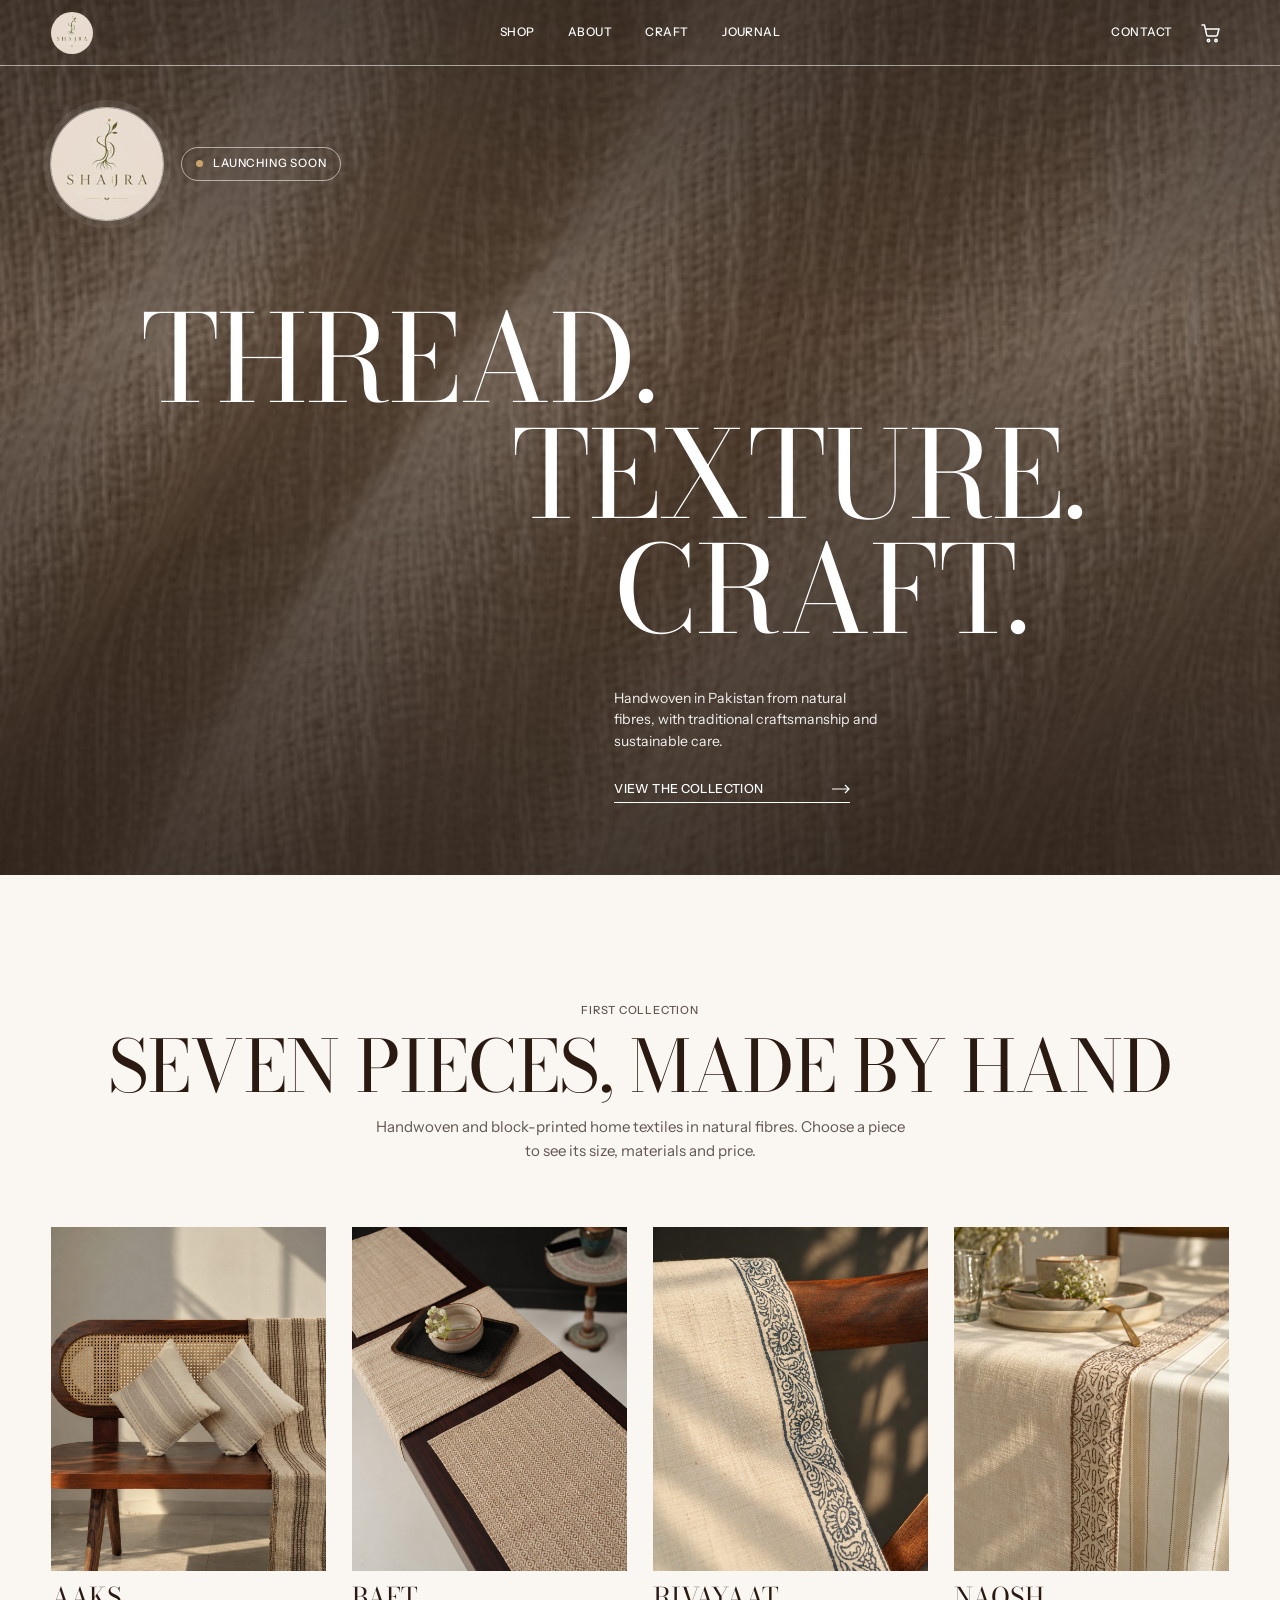
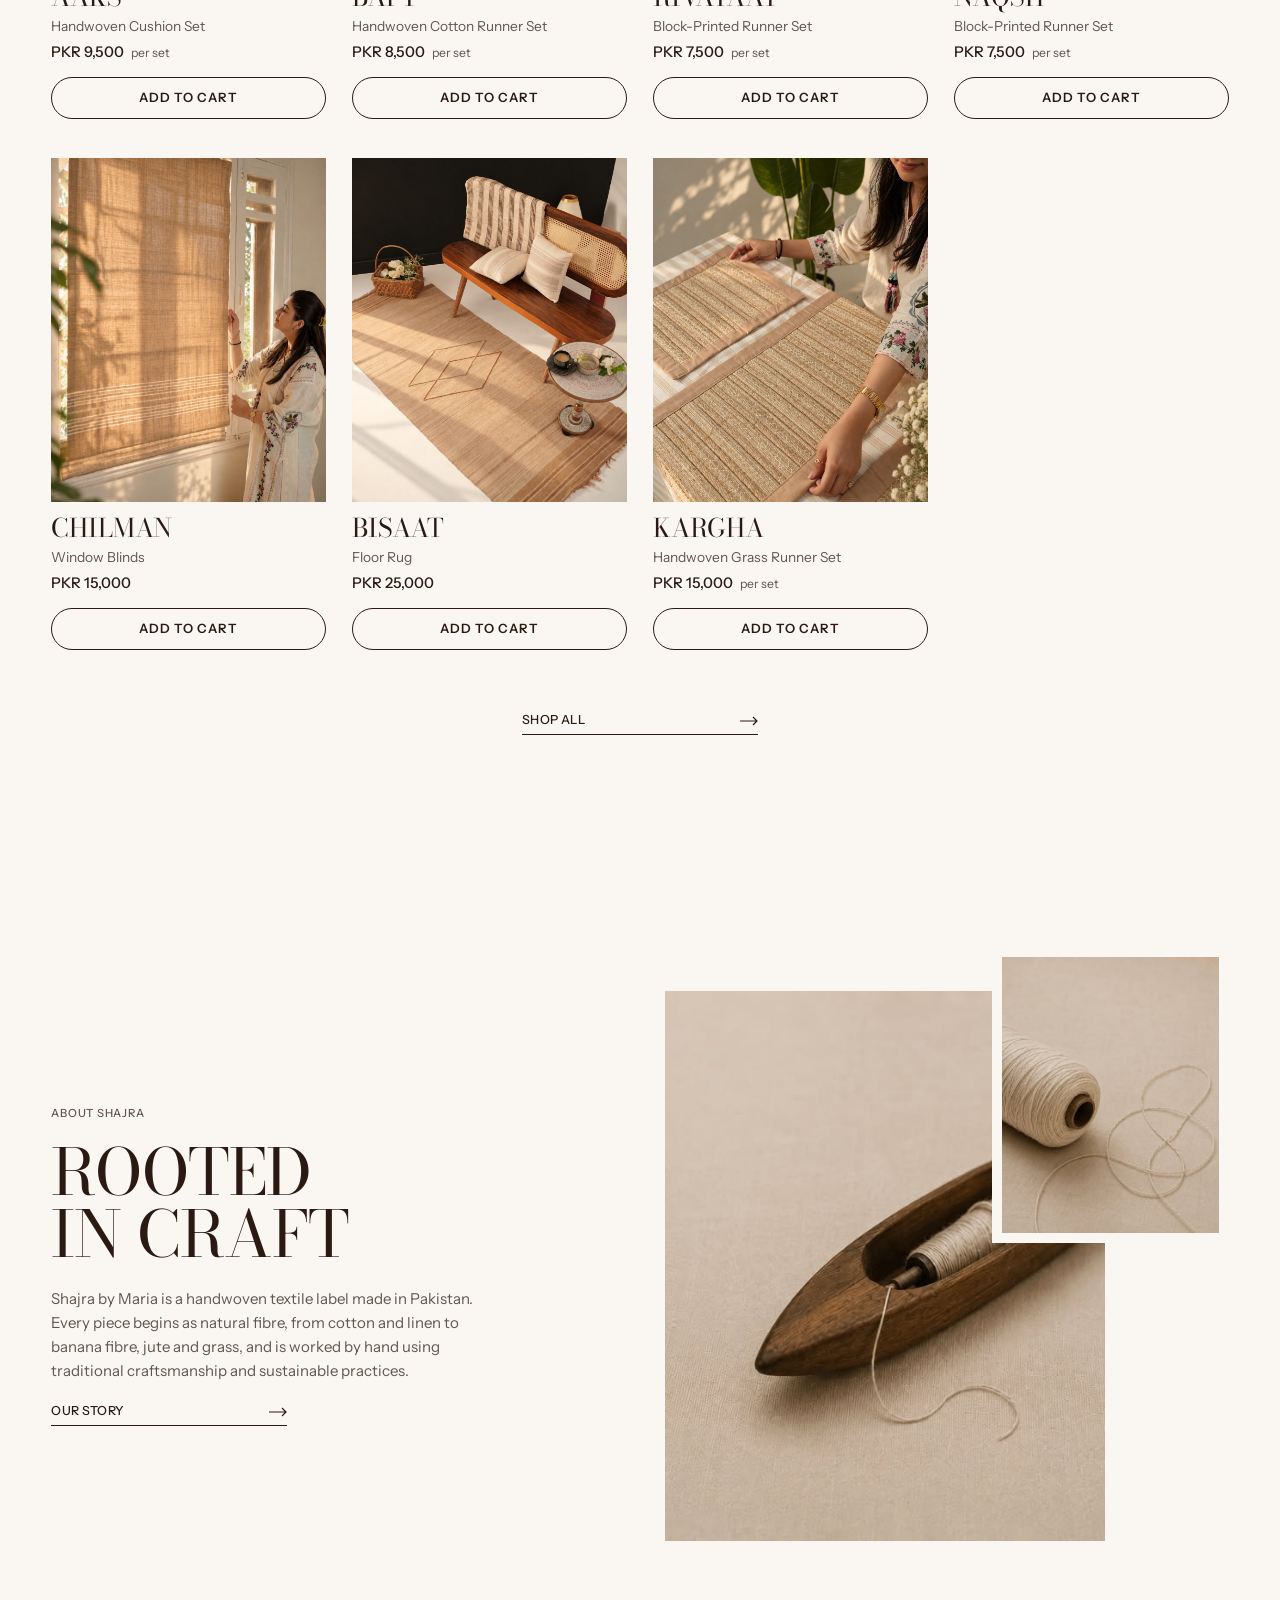
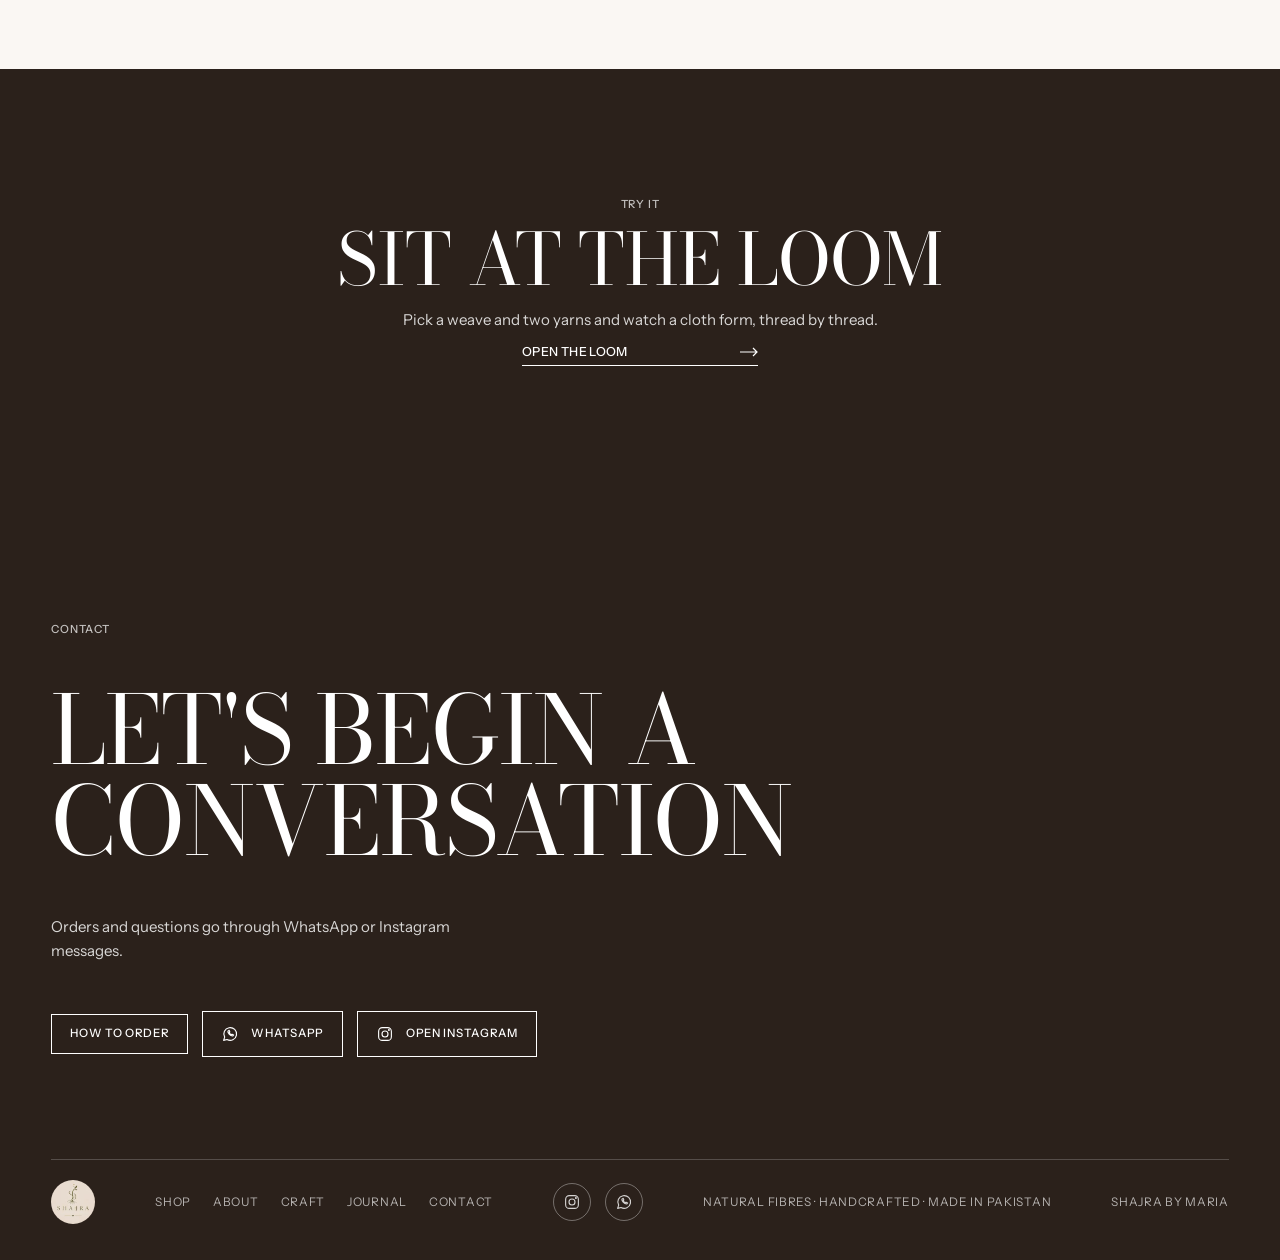
==== commit a33365a3: "new changes" ====
--- a/index.html
+++ b/index.html
@@ -18,8 +18,11 @@
 <header class="nav" id="nav">
   <a class="nb" href="index.html" aria-label="Shajra, home"><img src="img/logo.jpg" alt="Shajra"></a>
   <nav class="nl" aria-label="Main"><a href="shop.html">Shop</a><a href="about.html">About</a><a href="craft.html">Craft</a><a href="journal.html">Journal</a></nav>
-  <a class="nc" href="contact.html">Contact</a>
-  <button class="nm" id="menuBtn" type="button" aria-expanded="false" aria-controls="menu">Menu</button>
+  <div class="nr">
+    <a class="nc" href="contact.html">Contact</a>
+    <button class="cartb" type="button" data-cart-open aria-label="Open cart"><svg viewBox="0 0 24 24" fill="none" stroke="currentColor" stroke-width="1.5" stroke-linecap="round" stroke-linejoin="round"><path d="M3 4h2.5l2.2 10.2a1 1 0 0 0 1 .8h8.6a1 1 0 0 0 1-.8L20 8H6.2"/><circle cx="9.5" cy="19.5" r="1.2"/><circle cx="17" cy="19.5" r="1.2"/></svg><b class="cartn" data-cart-count hidden>0</b></button>
+    <button class="nm" id="menuBtn" type="button" aria-expanded="false" aria-controls="menu">Menu</button>
+  </div>
 </header>
 <div class="menu" id="menu" hidden>
   <button type="button" id="menuClose">Close</button>
@@ -45,34 +48,55 @@
 <section class="sec" id="collection">
   <div class="col-wrap">
     <div class="center"><span class="eb">First collection</span><h2 class="dsp">Seven pieces, made by hand</h2><p style="max-width:54ch;color:var(--ink2)">Handwoven and block-printed home textiles in natural fibres. Choose a piece to see its size, materials and price.</p></div>
-    <div class="pgrid"><a class="pcard" href="products/aaks.html">
-  <div class="pcimg"><img src="img/p/aaks-1.jpg" alt="Aaks, handwoven cushion set" loading="lazy"><img class="alt" src="img/p/aaks-2.jpg" alt="" loading="lazy"></div>
-  <div class="pcinfo"><h3>AAKS</h3><span class="pct">Handwoven Cushion Set</span><span class="pcp">PKR 9,500 <small>per set</small></span></div>
-</a>
-<a class="pcard" href="products/baft.html">
-  <div class="pcimg"><img src="img/p/baft-1.jpg" alt="Baft, handwoven cotton runner set" loading="lazy"><img class="alt" src="img/p/baft-2.jpg" alt="" loading="lazy"></div>
-  <div class="pcinfo"><h3>BAFT</h3><span class="pct">Handwoven Cotton Runner Set</span><span class="pcp">PKR 8,500 <small>per set</small></span></div>
-</a>
-<a class="pcard" href="products/rivayaat.html">
-  <div class="pcimg"><img src="img/p/rivayaat-1.jpg" alt="Rivayaat, block-printed runner set" loading="lazy"><img class="alt" src="img/p/rivayaat-2.jpg" alt="" loading="lazy"></div>
-  <div class="pcinfo"><h3>RIVAYAAT</h3><span class="pct">Block-Printed Runner Set</span><span class="pcp">PKR 7,500 <small>per set</small></span></div>
-</a>
-<a class="pcard" href="products/naqsh.html">
-  <div class="pcimg"><img src="img/p/naqsh-1.jpg" alt="Naqsh, block-printed runner set" loading="lazy"><img class="alt" src="img/p/naqsh-2.jpg" alt="" loading="lazy"></div>
-  <div class="pcinfo"><h3>NAQSH</h3><span class="pct">Block-Printed Runner Set</span><span class="pcp">PKR 7,500 <small>per set</small></span></div>
-</a>
-<a class="pcard" href="products/chilman.html">
-  <div class="pcimg"><img src="img/p/chilman-1.jpg" alt="Chilman, window blinds" loading="lazy"><img class="alt" src="img/p/chilman-2.jpg" alt="" loading="lazy"></div>
-  <div class="pcinfo"><h3>CHILMAN</h3><span class="pct">Window Blinds</span><span class="pcp">PKR 15,000</span></div>
-</a>
-<a class="pcard" href="products/bisaat.html">
-  <div class="pcimg"><img src="img/p/bisaat-1.jpg" alt="Bisaat, floor rug" loading="lazy"><img class="alt" src="img/p/bisaat-2.jpg" alt="" loading="lazy"></div>
-  <div class="pcinfo"><h3>BISAAT</h3><span class="pct">Floor Rug</span><span class="pcp">PKR 25,000</span></div>
-</a>
-<a class="pcard" href="products/kargha.html">
-  <div class="pcimg"><img src="img/p/kargha-1.jpg" alt="Kargha, handwoven grass runner set" loading="lazy"><img class="alt" src="img/p/kargha-2.jpg" alt="" loading="lazy"></div>
-  <div class="pcinfo"><h3>KARGHA</h3><span class="pct">Handwoven Grass Runner Set</span><span class="pcp">PKR 15,000 <small>per set</small></span></div>
-</a></div>
+    <div class="pgrid"><article class="pcard" data-cat="Cushions" data-price="9500" data-name="AAKS" data-order="0">
+  <a class="pclink" href="products/aaks.html">
+    <div class="pcimg"><img src="img/p/aaks-1.jpg" alt="Aaks, handwoven cushion set" loading="lazy"><img class="alt" src="img/p/aaks-2.jpg" alt="" loading="lazy"></div>
+    <div class="pcinfo"><h3>AAKS</h3><span class="pct">Handwoven Cushion Set</span><span class="pcp">PKR 9,500 <small>per set</small></span></div>
+  </a>
+  <button class="addbtn" type="button" data-add="aaks" data-n="AAKS" data-t="Handwoven Cushion Set" data-price="9500" data-unit="per set" data-img="img/p/aaks-1.jpg">Add to cart</button>
+</article>
+<article class="pcard" data-cat="Runner sets" data-price="8500" data-name="BAFT" data-order="1">
+  <a class="pclink" href="products/baft.html">
+    <div class="pcimg"><img src="img/p/baft-1.jpg" alt="Baft, handwoven cotton runner set" loading="lazy"><img class="alt" src="img/p/baft-2.jpg" alt="" loading="lazy"></div>
+    <div class="pcinfo"><h3>BAFT</h3><span class="pct">Handwoven Cotton Runner Set</span><span class="pcp">PKR 8,500 <small>per set</small></span></div>
+  </a>
+  <button class="addbtn" type="button" data-add="baft" data-n="BAFT" data-t="Handwoven Cotton Runner Set" data-price="8500" data-unit="per set" data-img="img/p/baft-1.jpg">Add to cart</button>
+</article>
+<article class="pcard" data-cat="Runner sets" data-price="7500" data-name="RIVAYAAT" data-order="2">
+  <a class="pclink" href="products/rivayaat.html">
+    <div class="pcimg"><img src="img/p/rivayaat-1.jpg" alt="Rivayaat, block-printed runner set" loading="lazy"><img class="alt" src="img/p/rivayaat-2.jpg" alt="" loading="lazy"></div>
+    <div class="pcinfo"><h3>RIVAYAAT</h3><span class="pct">Block-Printed Runner Set</span><span class="pcp">PKR 7,500 <small>per set</small></span></div>
+  </a>
+  <button class="addbtn" type="button" data-add="rivayaat" data-n="RIVAYAAT" data-t="Block-Printed Runner Set" data-price="7500" data-unit="per set" data-img="img/p/rivayaat-1.jpg">Add to cart</button>
+</article>
+<article class="pcard" data-cat="Runner sets" data-price="7500" data-name="NAQSH" data-order="3">
+  <a class="pclink" href="products/naqsh.html">
+    <div class="pcimg"><img src="img/p/naqsh-1.jpg" alt="Naqsh, block-printed runner set" loading="lazy"><img class="alt" src="img/p/naqsh-2.jpg" alt="" loading="lazy"></div>
+    <div class="pcinfo"><h3>NAQSH</h3><span class="pct">Block-Printed Runner Set</span><span class="pcp">PKR 7,500 <small>per set</small></span></div>
+  </a>
+  <button class="addbtn" type="button" data-add="naqsh" data-n="NAQSH" data-t="Block-Printed Runner Set" data-price="7500" data-unit="per set" data-img="img/p/naqsh-1.jpg">Add to cart</button>
+</article>
+<article class="pcard" data-cat="Blinds" data-price="15000" data-name="CHILMAN" data-order="4">
+  <a class="pclink" href="products/chilman.html">
+    <div class="pcimg"><img src="img/p/chilman-1.jpg" alt="Chilman, window blinds" loading="lazy"><img class="alt" src="img/p/chilman-2.jpg" alt="" loading="lazy"></div>
+    <div class="pcinfo"><h3>CHILMAN</h3><span class="pct">Window Blinds</span><span class="pcp">PKR 15,000</span></div>
+  </a>
+  <button class="addbtn" type="button" data-add="chilman" data-n="CHILMAN" data-t="Window Blinds" data-price="15000" data-unit="" data-img="img/p/chilman-1.jpg">Add to cart</button>
+</article>
+<article class="pcard" data-cat="Rugs" data-price="25000" data-name="BISAAT" data-order="5">
+  <a class="pclink" href="products/bisaat.html">
+    <div class="pcimg"><img src="img/p/bisaat-1.jpg" alt="Bisaat, floor rug" loading="lazy"><img class="alt" src="img/p/bisaat-2.jpg" alt="" loading="lazy"></div>
+    <div class="pcinfo"><h3>BISAAT</h3><span class="pct">Floor Rug</span><span class="pcp">PKR 25,000</span></div>
+  </a>
+  <button class="addbtn" type="button" data-add="bisaat" data-n="BISAAT" data-t="Floor Rug" data-price="25000" data-unit="" data-img="img/p/bisaat-1.jpg">Add to cart</button>
+</article>
+<article class="pcard" data-cat="Runner sets" data-price="15000" data-name="KARGHA" data-order="6">
+  <a class="pclink" href="products/kargha.html">
+    <div class="pcimg"><img src="img/p/kargha-1.jpg" alt="Kargha, handwoven grass runner set" loading="lazy"><img class="alt" src="img/p/kargha-2.jpg" alt="" loading="lazy"></div>
+    <div class="pcinfo"><h3>KARGHA</h3><span class="pct">Handwoven Grass Runner Set</span><span class="pcp">PKR 15,000 <small>per set</small></span></div>
+  </a>
+  <button class="addbtn" type="button" data-add="kargha" data-n="KARGHA" data-t="Handwoven Grass Runner Set" data-price="15000" data-unit="per set" data-img="img/p/kargha-1.jpg">Add to cart</button>
+</article></div>
     <div class="center"><a class="lk" href="shop.html">Shop all <svg viewBox="0 0 18 10" fill="none" stroke="currentColor" stroke-width="1.2"><path d="M0 5h17M13 1l4 4-4 4"/></svg></a></div>
   </div>
 </section>
@@ -101,13 +125,14 @@
   <div class="ct">
     <span class="eb w">Contact</span>
     <h2 class="dsp">Let's begin a Conversation</h2>
-    <p>Orders and questions go through Instagram direct messages.</p>
-    <div class="handle"><a class="bt on-dark" href="contact.html">How to order</a><a class="bt on-dark" href="https://www.instagram.com/shajrabymaria/" target="_blank" rel="noopener">Open Instagram</a></div>
+    <p>Orders and questions go through WhatsApp or Instagram messages.</p>
+    <div class="handle"><a class="bt on-dark" href="contact.html">How to order</a><a class="bt on-dark" href="https://wa.me/923144778804" target="_blank" rel="noopener"><svg class="ico" viewBox="0 0 24 24" fill="none" stroke="currentColor" stroke-width="1.5" stroke-linecap="round" stroke-linejoin="round" aria-hidden="true"><path d="M3.5 20.5l1.4-4.3A8.5 8.5 0 1 1 8 19.3l-4.5 1.2z"/><path d="M9.2 8.3c-.3 1.9 2.7 6 6.4 6.4l1.3-1.5-2.2-1-1 .8c-1.2-.5-2.2-1.5-2.7-2.7l.8-1-1-2.2-1.6 1.2z"/></svg>WhatsApp</a><a class="bt on-dark" href="https://www.instagram.com/shajrabymaria/" target="_blank" rel="noopener"><svg class="ico" viewBox="0 0 24 24" fill="none" stroke="currentColor" stroke-width="1.5" stroke-linecap="round" stroke-linejoin="round" aria-hidden="true"><rect x="3.5" y="3.5" width="17" height="17" rx="5"/><circle cx="12" cy="12" r="4"/><circle cx="17.2" cy="6.8" r=".6" fill="currentColor"/></svg>Open Instagram</a></div>
   </div>
-  <div class="cfoot"><img src="img/logo.jpg" alt="Shajra"><nav class="flinks" aria-label="Footer"><a href="shop.html">Shop</a><a href="about.html">About</a><a href="craft.html">Craft</a><a href="journal.html">Journal</a><a href="contact.html">Contact</a></nav><span>Natural fibres · Handcrafted · Made in Pakistan</span><span>Shajra by Maria</span></div>
+  <div class="cfoot"><img src="img/logo.jpg" alt="Shajra"><nav class="flinks" aria-label="Footer"><a href="shop.html">Shop</a><a href="about.html">About</a><a href="craft.html">Craft</a><a href="journal.html">Journal</a><a href="contact.html">Contact</a></nav><div class="social"><a href="https://www.instagram.com/shajrabymaria/" target="_blank" rel="noopener" aria-label="Instagram"><svg class="ico" viewBox="0 0 24 24" fill="none" stroke="currentColor" stroke-width="1.5" stroke-linecap="round" stroke-linejoin="round" aria-hidden="true"><rect x="3.5" y="3.5" width="17" height="17" rx="5"/><circle cx="12" cy="12" r="4"/><circle cx="17.2" cy="6.8" r=".6" fill="currentColor"/></svg></a><a href="https://wa.me/923144778804" target="_blank" rel="noopener" aria-label="WhatsApp"><svg class="ico" viewBox="0 0 24 24" fill="none" stroke="currentColor" stroke-width="1.5" stroke-linecap="round" stroke-linejoin="round" aria-hidden="true"><path d="M3.5 20.5l1.4-4.3A8.5 8.5 0 1 1 8 19.3l-4.5 1.2z"/><path d="M9.2 8.3c-.3 1.9 2.7 6 6.4 6.4l1.3-1.5-2.2-1-1 .8c-1.2-.5-2.2-1.5-2.7-2.7l.8-1-1-2.2-1.6 1.2z"/></svg></a></div><span>Natural fibres · Handcrafted · Made in Pakistan</span><span>Shajra by Maria</span></div>
 </footer>
 
 <script src="js/common.js"></script>
+<script src="js/cart.js"></script>
 
 </body>
 </html>
--- a/css/style.css
+++ b/css/style.css
@@ -274,3 +274,75 @@
 .steps h3{font:400 clamp(1.4rem,2.2vw,1.9rem)/1.1 var(--serif);font-variation-settings:"opsz" 22;text-transform:uppercase}
 .steps p{color:var(--ink2);max-width:36ch}
 @media (max-width:820px){.steps{grid-template-columns:minmax(0,1fr)}}
+
+/* ---------- shop: toolbar, cards, list view ---------- */
+.nr{justify-self:end;display:flex;align-items:center;gap:20px}
+.nc{justify-self:auto}
+.cartb{position:relative;background:none;border:0;color:#fff;cursor:pointer;padding:6px;display:grid;place-items:center}
+.cartb svg{width:24px;height:24px}
+.cartn{position:absolute;top:-2px;right:-4px;min-width:17px;height:17px;border-radius:9px;background:var(--gold);color:var(--ink);font:600 .64rem/17px var(--sans);text-align:center;padding:0 4px}
+.toolbar{display:flex;align-items:center;gap:clamp(14px,3vw,32px);flex-wrap:wrap}
+.tbtn{display:inline-flex;align-items:center;gap:10px;background:none;border:0;padding:6px 0;font:600 .95rem/1 var(--sans);color:var(--ink);cursor:pointer;position:relative}
+.tbtn svg{width:24px;height:24px}
+.sortl select{appearance:none;-webkit-appearance:none;background:none;border:0;font:inherit;color:inherit;cursor:pointer;padding:0 4px 0 0}
+.views{margin-left:auto;display:flex;gap:6px}
+.views button{width:44px;height:44px;border:0;background:none;color:var(--ink);cursor:pointer;display:grid;place-items:center}
+.views button[aria-pressed=true]{background:rgba(42,26,18,.1)}
+.views svg{width:24px;height:24px}
+.chips{display:flex;gap:8px;flex-wrap:wrap}
+.chips button{border:1px solid var(--line);background:#fff;border-radius:99px;padding:9px 16px;font:500 .8rem/1 var(--sans);cursor:pointer;color:var(--ink)}
+.chips button[aria-pressed=true]{background:var(--ink);color:#fff;border-color:var(--ink)}
+.pcard{display:grid;gap:12px;align-content:start}
+.pclink{display:grid;gap:12px;text-decoration:none;color:inherit;align-content:start}
+.pcard:hover .pcimg .alt{opacity:0}
+.pcard:hover .pcimg img{transform:none}
+.pclink:hover .pcimg .alt,.pclink:focus-visible .pcimg .alt{opacity:1}
+.pclink:hover .pcimg img{transform:scale(1.04)}
+.addbtn{width:100%;border:1.5px solid var(--ink);border-radius:99px;background:none;color:var(--ink);padding:14px 10px;font:600 .8rem/1 var(--sans);letter-spacing:.08em;text-transform:uppercase;cursor:pointer;transition:background .2s,color .2s}
+.addbtn:hover,.addbtn.done{background:var(--ink);color:#fff}
+.bt.solid{background:var(--ink);color:#fff;border-color:var(--ink)}
+.bt.solid:hover{background:var(--mocha);border-color:var(--mocha)}
+.btnrow{display:flex;gap:10px;flex-wrap:wrap}
+.pgrid.list{grid-template-columns:minmax(0,1fr)}
+.pgrid.list .pcard{grid-template-columns:minmax(110px,160px) minmax(0,1fr);gap:8px 20px;align-items:center}
+.pgrid.list .pclink{display:contents}
+.pgrid.list .pcimg{grid-row:1/3;grid-column:1}
+.pgrid.list .pcinfo{grid-column:2;grid-row:1;align-self:end}
+.pgrid.list .addbtn{grid-column:2;grid-row:2;width:auto;justify-self:start;align-self:start;padding-inline:26px}
+@media (max-width:700px){
+  .pgrid{grid-template-columns:repeat(2,minmax(0,1fr));gap:24px 12px}
+  .pgrid.list{grid-template-columns:minmax(0,1fr)}
+  .pcinfo h3{font-size:1.15rem}
+  .pct{font-size:.8rem}
+  .addbtn{padding:12px 6px;font-size:.72rem}
+  .nr{gap:12px}
+}
+/* ---------- cart drawer ---------- */
+.cscrim{position:fixed;inset:0;z-index:60;background:rgba(20,12,8,.5)}
+.cdrawer{position:fixed;top:0;right:0;bottom:0;z-index:61;width:min(440px,100%);background:var(--paper);display:flex;flex-direction:column;box-shadow:-20px 0 50px -20px rgba(0,0,0,.4);animation:slidein .3s ease both}
+@keyframes slidein{from{transform:translateX(40px)}}
+.chead{display:flex;justify-content:space-between;align-items:center;padding:18px 22px;border-bottom:1px solid var(--line)}
+.chead h2{font:400 1.7rem/1 var(--serif);font-variation-settings:"opsz" 22;text-transform:uppercase}
+.chead button{background:none;border:0;font:500 .74rem/1 var(--sans);letter-spacing:.04em;text-transform:uppercase;cursor:pointer;color:var(--ink)}
+.clines{flex:1;overflow:auto;padding:8px 22px}
+.cempty{padding:36px 0;color:var(--ink2)}
+.cline{display:grid;grid-template-columns:76px minmax(0,1fr) auto;gap:14px;padding:16px 0;border-bottom:1px solid var(--line);align-items:start}
+.cline img{width:76px;height:96px;object-fit:cover}
+.cline b{font:400 1.15rem/1.1 var(--serif);text-transform:uppercase;display:block}
+.cline span{display:block;font-size:.82rem;color:var(--ink2)}
+.cline .lt{font-weight:500;color:var(--ink);font-size:.9rem;white-space:nowrap}
+.qty{display:flex;align-items:center;gap:8px;margin-top:10px}
+.qty button{width:30px;height:30px;border:1px solid var(--line);background:#fff;cursor:pointer;font-size:1rem;line-height:1;color:var(--ink)}
+.qty output{min-width:22px;text-align:center}
+.qty .rm{width:auto;border:0;background:none;text-decoration:underline;font-size:.78rem;color:var(--ink2);margin-left:6px}
+.cfoot2{padding:18px 22px 24px;border-top:1px solid var(--line);display:grid;gap:12px}
+.ctot{display:flex;justify-content:space-between;font-size:1.05rem}
+.cnote{font-size:.8rem;color:var(--ink2)}
+
+/* ---------- social icons (single colour, follow the text colour) ---------- */
+.ico{width:18px;height:18px;flex:none}
+.bt .ico{width:18px;height:18px;margin-right:2px}
+.social{display:flex;gap:14px;align-items:center}
+.social a{display:grid;place-items:center;width:38px;height:38px;border:1px solid rgba(255,255,255,.35);border-radius:50%;color:rgba(255,255,255,.8);transition:background .2s,color .2s}
+.social a:hover{background:#fff;color:var(--mocha-d)}
+.social .ico{width:18px;height:18px}
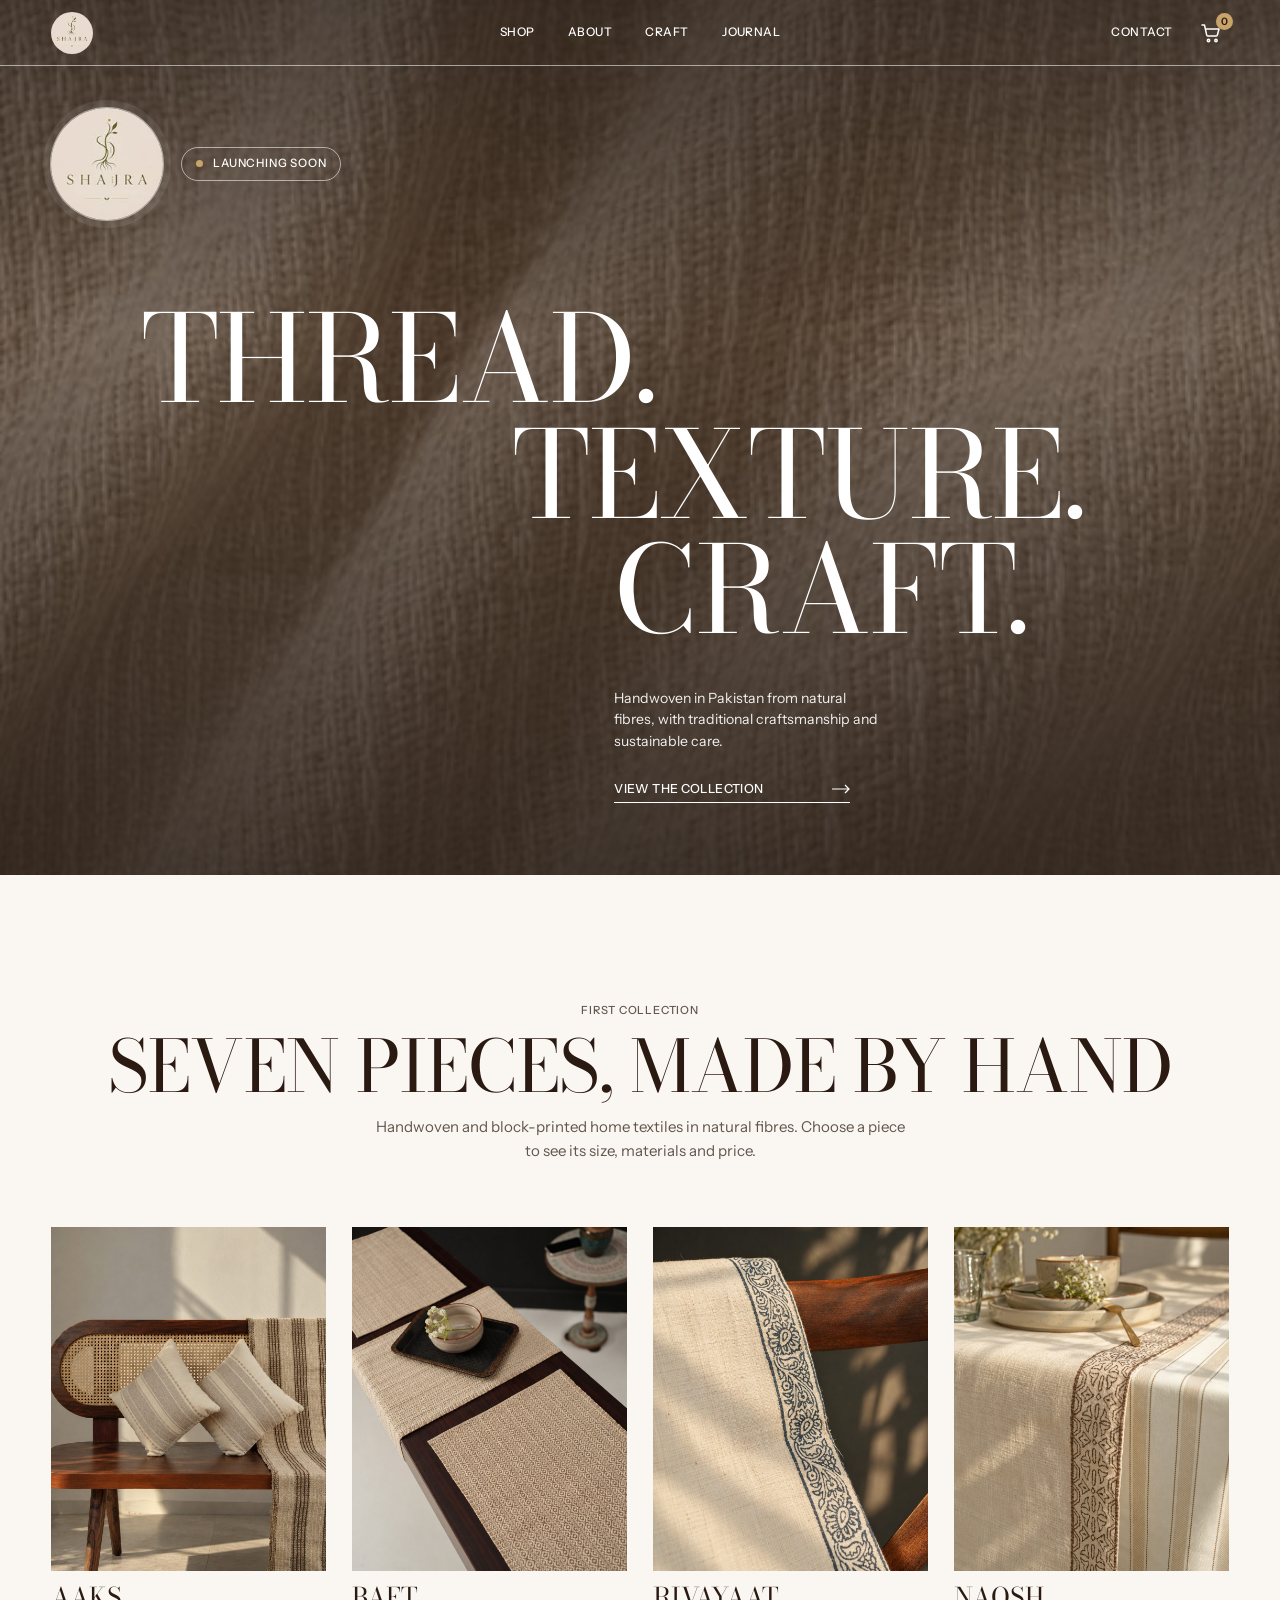
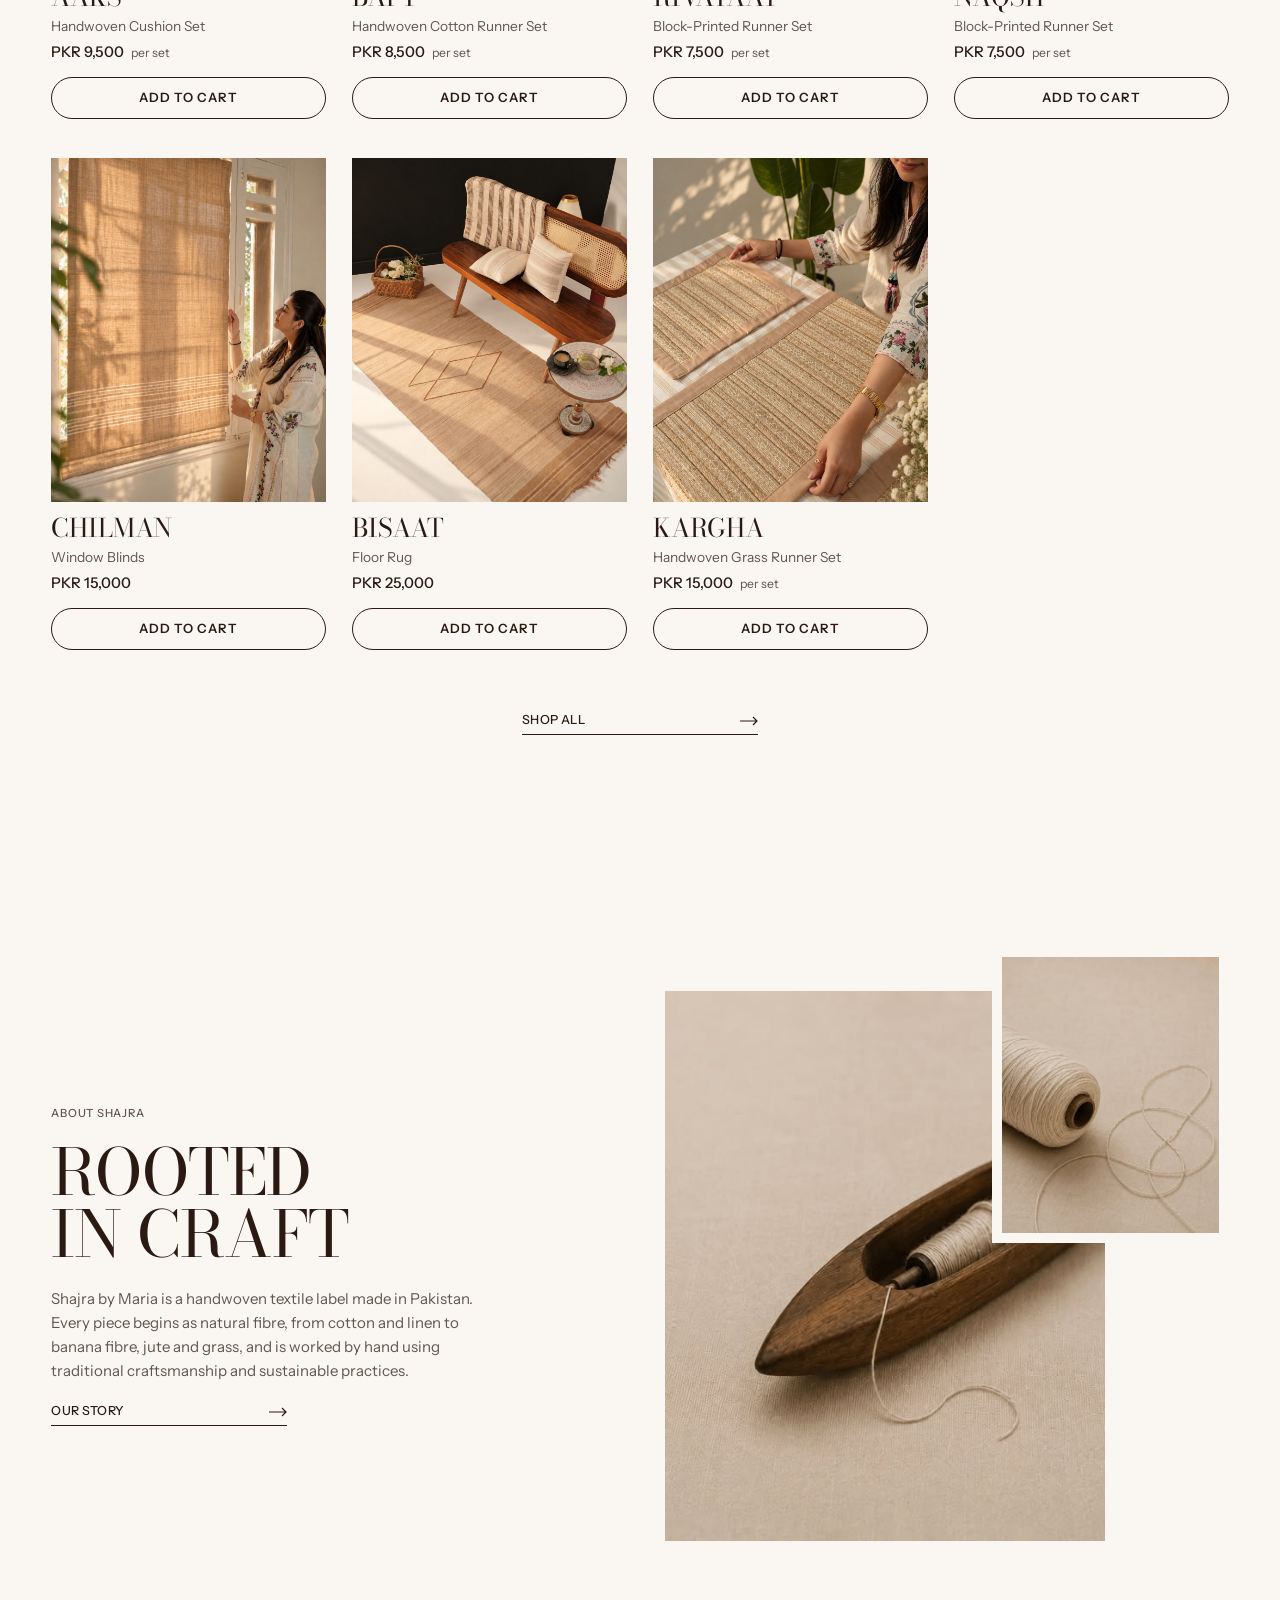
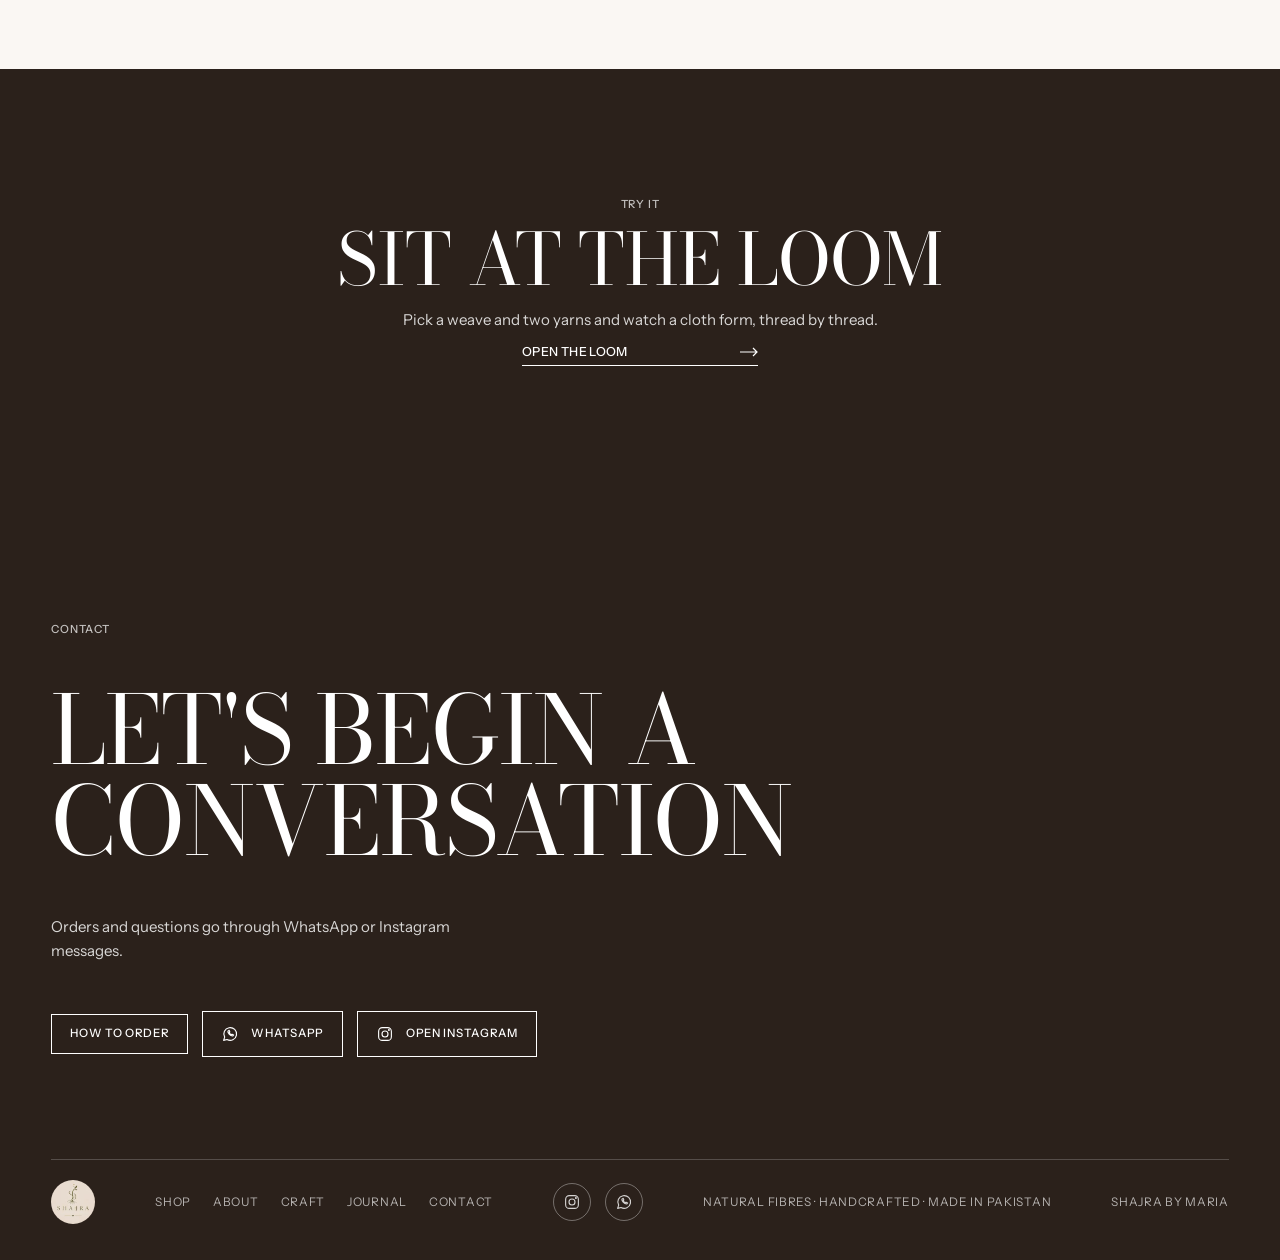
==== commit bf950ced: "Add cart and shop scripts, always-visible cart counter Co-Authored-By: Claude Sonnet 5.5 <noreply@an" ====
--- a/index.html
+++ b/index.html
@@ -1,138 +1,138 @@
-<!doctype html>
-<html lang="en">
-<head>
-<meta charset="utf-8">
-<meta name="viewport" content="width=device-width, initial-scale=1, viewport-fit=cover">
-<title>Shajra by Maria | Handwoven natural-fibre textiles from Pakistan</title>
-<meta name="description" content="Shajra by Maria: handwoven textiles made in Pakistan from natural fibres, with traditional craftsmanship. Cushions, runners, blinds and rugs.">
-<meta name="theme-color" content="#2b211b">
-<meta property="og:title" content="Shajra by Maria | Handwoven natural-fibre textiles from Pakistan">
-<meta property="og:description" content="Shajra by Maria: handwoven textiles made in Pakistan from natural fibres, with traditional craftsmanship. Cushions, runners, blinds and rugs.">
-<meta property="og:type" content="website">
-<link rel="icon" href="img/pfp.jpg">
-<link rel="stylesheet" href="https://fonts.googleapis.com/css2?family=Bodoni+Moda:opsz,wght@6..96,400;6..96,500&family=Instrument+Sans:wght@400;500;600&display=swap">
-<link rel="stylesheet" href="css/style.css">
-</head>
-<body>
-
-<header class="nav" id="nav">
-  <a class="nb" href="index.html" aria-label="Shajra, home"><img src="img/logo.jpg" alt="Shajra"></a>
-  <nav class="nl" aria-label="Main"><a href="shop.html">Shop</a><a href="about.html">About</a><a href="craft.html">Craft</a><a href="journal.html">Journal</a></nav>
-  <div class="nr">
-    <a class="nc" href="contact.html">Contact</a>
-    <button class="cartb" type="button" data-cart-open aria-label="Open cart"><svg viewBox="0 0 24 24" fill="none" stroke="currentColor" stroke-width="1.5" stroke-linecap="round" stroke-linejoin="round"><path d="M3 4h2.5l2.2 10.2a1 1 0 0 0 1 .8h8.6a1 1 0 0 0 1-.8L20 8H6.2"/><circle cx="9.5" cy="19.5" r="1.2"/><circle cx="17" cy="19.5" r="1.2"/></svg><b class="cartn" data-cart-count hidden>0</b></button>
-    <button class="nm" id="menuBtn" type="button" aria-expanded="false" aria-controls="menu">Menu</button>
-  </div>
-</header>
-<div class="menu" id="menu" hidden>
-  <button type="button" id="menuClose">Close</button>
-  <a href="index.html">Home</a><a href="shop.html">Shop</a><a href="about.html">About</a><a href="craft.html">Craft</a><a href="journal.html">Journal</a><a href="contact.html">Contact</a>
-</div>
-
-<main>
-<section class="hero" id="top">
-  <canvas data-cloth="img/p01.jpg" aria-hidden="true"></canvas>
-  <div class="hero-in">
-    <div class="toprow">
-      <img class="seal" src="img/logo.jpg" alt="Shajra logo: a tree with visible roots">
-      <a class="soon" href="journal.html"><i></i>Launching soon</a>
-    </div>
-    <h1 class="dsp hl"><span class="vh">Shajra by Maria: </span><span class="l1">Thread.</span><span class="l2"><span class="sw">T</span>exture.</span><span class="l3">Craft.</span></h1>
-    <div class="hbot">
-      <p>Handwoven in Pakistan from natural fibres, with traditional craftsmanship and sustainable care.</p>
-      <a class="lk" href="shop.html">View the collection <svg viewBox="0 0 18 10" fill="none" stroke="currentColor" stroke-width="1.2"><path d="M0 5h17M13 1l4 4-4 4"/></svg></a>
-    </div>
-  </div>
-</section>
-
-<section class="sec" id="collection">
-  <div class="col-wrap">
-    <div class="center"><span class="eb">First collection</span><h2 class="dsp">Seven pieces, made by hand</h2><p style="max-width:54ch;color:var(--ink2)">Handwoven and block-printed home textiles in natural fibres. Choose a piece to see its size, materials and price.</p></div>
-    <div class="pgrid"><article class="pcard" data-cat="Cushions" data-price="9500" data-name="AAKS" data-order="0">
-  <a class="pclink" href="products/aaks.html">
-    <div class="pcimg"><img src="img/p/aaks-1.jpg" alt="Aaks, handwoven cushion set" loading="lazy"><img class="alt" src="img/p/aaks-2.jpg" alt="" loading="lazy"></div>
-    <div class="pcinfo"><h3>AAKS</h3><span class="pct">Handwoven Cushion Set</span><span class="pcp">PKR 9,500 <small>per set</small></span></div>
-  </a>
-  <button class="addbtn" type="button" data-add="aaks" data-n="AAKS" data-t="Handwoven Cushion Set" data-price="9500" data-unit="per set" data-img="img/p/aaks-1.jpg">Add to cart</button>
-</article>
-<article class="pcard" data-cat="Runner sets" data-price="8500" data-name="BAFT" data-order="1">
-  <a class="pclink" href="products/baft.html">
-    <div class="pcimg"><img src="img/p/baft-1.jpg" alt="Baft, handwoven cotton runner set" loading="lazy"><img class="alt" src="img/p/baft-2.jpg" alt="" loading="lazy"></div>
-    <div class="pcinfo"><h3>BAFT</h3><span class="pct">Handwoven Cotton Runner Set</span><span class="pcp">PKR 8,500 <small>per set</small></span></div>
-  </a>
-  <button class="addbtn" type="button" data-add="baft" data-n="BAFT" data-t="Handwoven Cotton Runner Set" data-price="8500" data-unit="per set" data-img="img/p/baft-1.jpg">Add to cart</button>
-</article>
-<article class="pcard" data-cat="Runner sets" data-price="7500" data-name="RIVAYAAT" data-order="2">
-  <a class="pclink" href="products/rivayaat.html">
-    <div class="pcimg"><img src="img/p/rivayaat-1.jpg" alt="Rivayaat, block-printed runner set" loading="lazy"><img class="alt" src="img/p/rivayaat-2.jpg" alt="" loading="lazy"></div>
-    <div class="pcinfo"><h3>RIVAYAAT</h3><span class="pct">Block-Printed Runner Set</span><span class="pcp">PKR 7,500 <small>per set</small></span></div>
-  </a>
-  <button class="addbtn" type="button" data-add="rivayaat" data-n="RIVAYAAT" data-t="Block-Printed Runner Set" data-price="7500" data-unit="per set" data-img="img/p/rivayaat-1.jpg">Add to cart</button>
-</article>
-<article class="pcard" data-cat="Runner sets" data-price="7500" data-name="NAQSH" data-order="3">
-  <a class="pclink" href="products/naqsh.html">
-    <div class="pcimg"><img src="img/p/naqsh-1.jpg" alt="Naqsh, block-printed runner set" loading="lazy"><img class="alt" src="img/p/naqsh-2.jpg" alt="" loading="lazy"></div>
-    <div class="pcinfo"><h3>NAQSH</h3><span class="pct">Block-Printed Runner Set</span><span class="pcp">PKR 7,500 <small>per set</small></span></div>
-  </a>
-  <button class="addbtn" type="button" data-add="naqsh" data-n="NAQSH" data-t="Block-Printed Runner Set" data-price="7500" data-unit="per set" data-img="img/p/naqsh-1.jpg">Add to cart</button>
-</article>
-<article class="pcard" data-cat="Blinds" data-price="15000" data-name="CHILMAN" data-order="4">
-  <a class="pclink" href="products/chilman.html">
-    <div class="pcimg"><img src="img/p/chilman-1.jpg" alt="Chilman, window blinds" loading="lazy"><img class="alt" src="img/p/chilman-2.jpg" alt="" loading="lazy"></div>
-    <div class="pcinfo"><h3>CHILMAN</h3><span class="pct">Window Blinds</span><span class="pcp">PKR 15,000</span></div>
-  </a>
-  <button class="addbtn" type="button" data-add="chilman" data-n="CHILMAN" data-t="Window Blinds" data-price="15000" data-unit="" data-img="img/p/chilman-1.jpg">Add to cart</button>
-</article>
-<article class="pcard" data-cat="Rugs" data-price="25000" data-name="BISAAT" data-order="5">
-  <a class="pclink" href="products/bisaat.html">
-    <div class="pcimg"><img src="img/p/bisaat-1.jpg" alt="Bisaat, floor rug" loading="lazy"><img class="alt" src="img/p/bisaat-2.jpg" alt="" loading="lazy"></div>
-    <div class="pcinfo"><h3>BISAAT</h3><span class="pct">Floor Rug</span><span class="pcp">PKR 25,000</span></div>
-  </a>
-  <button class="addbtn" type="button" data-add="bisaat" data-n="BISAAT" data-t="Floor Rug" data-price="25000" data-unit="" data-img="img/p/bisaat-1.jpg">Add to cart</button>
-</article>
-<article class="pcard" data-cat="Runner sets" data-price="15000" data-name="KARGHA" data-order="6">
-  <a class="pclink" href="products/kargha.html">
-    <div class="pcimg"><img src="img/p/kargha-1.jpg" alt="Kargha, handwoven grass runner set" loading="lazy"><img class="alt" src="img/p/kargha-2.jpg" alt="" loading="lazy"></div>
-    <div class="pcinfo"><h3>KARGHA</h3><span class="pct">Handwoven Grass Runner Set</span><span class="pcp">PKR 15,000 <small>per set</small></span></div>
-  </a>
-  <button class="addbtn" type="button" data-add="kargha" data-n="KARGHA" data-t="Handwoven Grass Runner Set" data-price="15000" data-unit="per set" data-img="img/p/kargha-1.jpg">Add to cart</button>
-</article></div>
-    <div class="center"><a class="lk" href="shop.html">Shop all <svg viewBox="0 0 18 10" fill="none" stroke="currentColor" stroke-width="1.2"><path d="M0 5h17M13 1l4 4-4 4"/></svg></a></div>
-  </div>
-</section>
-
-<section class="sec" id="about">
-  <div class="about">
-    <div class="tx">
-      <span class="eb">About Shajra</span>
-      <h2 class="dsp"><span class="sw">R</span>ooted in craft</h2>
-      <p>Shajra by Maria is a handwoven textile label made in Pakistan. Every piece begins as natural fibre, from cotton and linen to banana fibre, jute and grass, and is worked by hand using traditional craftsmanship and sustainable practices.</p>
-      <a class="lk" href="about.html">Our story <svg viewBox="0 0 18 10" fill="none" stroke="currentColor" stroke-width="1.2"><path d="M0 5h17M13 1l4 4-4 4"/></svg></a>
-    </div>
-    <div class="collage">
-      <div class="a"><img src="img/p09.jpg" alt="A wooden weaving shuttle holding a bobbin of undyed thread" loading="lazy"></div>
-      <div class="b"><img src="img/p07.jpg" alt="A cone of undyed yarn with a loose loop of thread" loading="lazy"></div>
-    </div>
-  </div>
-</section>
-
-<section class="dark sec" id="cta">
-  <div class="center"><span class="eb w">Try it</span><h2 class="dsp">Sit at the Loom</h2><p style="max-width:50ch;color:rgba(255,255,255,.82)">Pick a weave and two yarns and watch a cloth form, thread by thread.</p><a class="lk" href="craft.html">Open the loom <svg viewBox="0 0 18 10" fill="none" stroke="currentColor" stroke-width="1.2"><path d="M0 5h17M13 1l4 4-4 4"/></svg></a></div>
-</section>
-</main>
-
-<footer class="contact" id="contact">
-  <div class="ct">
-    <span class="eb w">Contact</span>
-    <h2 class="dsp">Let's begin a Conversation</h2>
-    <p>Orders and questions go through WhatsApp or Instagram messages.</p>
-    <div class="handle"><a class="bt on-dark" href="contact.html">How to order</a><a class="bt on-dark" href="https://wa.me/923144778804" target="_blank" rel="noopener"><svg class="ico" viewBox="0 0 24 24" fill="none" stroke="currentColor" stroke-width="1.5" stroke-linecap="round" stroke-linejoin="round" aria-hidden="true"><path d="M3.5 20.5l1.4-4.3A8.5 8.5 0 1 1 8 19.3l-4.5 1.2z"/><path d="M9.2 8.3c-.3 1.9 2.7 6 6.4 6.4l1.3-1.5-2.2-1-1 .8c-1.2-.5-2.2-1.5-2.7-2.7l.8-1-1-2.2-1.6 1.2z"/></svg>WhatsApp</a><a class="bt on-dark" href="https://www.instagram.com/shajrabymaria/" target="_blank" rel="noopener"><svg class="ico" viewBox="0 0 24 24" fill="none" stroke="currentColor" stroke-width="1.5" stroke-linecap="round" stroke-linejoin="round" aria-hidden="true"><rect x="3.5" y="3.5" width="17" height="17" rx="5"/><circle cx="12" cy="12" r="4"/><circle cx="17.2" cy="6.8" r=".6" fill="currentColor"/></svg>Open Instagram</a></div>
-  </div>
-  <div class="cfoot"><img src="img/logo.jpg" alt="Shajra"><nav class="flinks" aria-label="Footer"><a href="shop.html">Shop</a><a href="about.html">About</a><a href="craft.html">Craft</a><a href="journal.html">Journal</a><a href="contact.html">Contact</a></nav><div class="social"><a href="https://www.instagram.com/shajrabymaria/" target="_blank" rel="noopener" aria-label="Instagram"><svg class="ico" viewBox="0 0 24 24" fill="none" stroke="currentColor" stroke-width="1.5" stroke-linecap="round" stroke-linejoin="round" aria-hidden="true"><rect x="3.5" y="3.5" width="17" height="17" rx="5"/><circle cx="12" cy="12" r="4"/><circle cx="17.2" cy="6.8" r=".6" fill="currentColor"/></svg></a><a href="https://wa.me/923144778804" target="_blank" rel="noopener" aria-label="WhatsApp"><svg class="ico" viewBox="0 0 24 24" fill="none" stroke="currentColor" stroke-width="1.5" stroke-linecap="round" stroke-linejoin="round" aria-hidden="true"><path d="M3.5 20.5l1.4-4.3A8.5 8.5 0 1 1 8 19.3l-4.5 1.2z"/><path d="M9.2 8.3c-.3 1.9 2.7 6 6.4 6.4l1.3-1.5-2.2-1-1 .8c-1.2-.5-2.2-1.5-2.7-2.7l.8-1-1-2.2-1.6 1.2z"/></svg></a></div><span>Natural fibres · Handcrafted · Made in Pakistan</span><span>Shajra by Maria</span></div>
-</footer>
-
-<script src="js/common.js"></script>
-<script src="js/cart.js"></script>
-
-</body>
-</html>
+<!doctype html>
+<html lang="en">
+<head>
+<meta charset="utf-8">
+<meta name="viewport" content="width=device-width, initial-scale=1, viewport-fit=cover">
+<title>Shajra by Maria | Handwoven natural-fibre textiles from Pakistan</title>
+<meta name="description" content="Shajra by Maria: handwoven textiles made in Pakistan from natural fibres, with traditional craftsmanship. Cushions, runners, blinds and rugs.">
+<meta name="theme-color" content="#2b211b">
+<meta property="og:title" content="Shajra by Maria | Handwoven natural-fibre textiles from Pakistan">
+<meta property="og:description" content="Shajra by Maria: handwoven textiles made in Pakistan from natural fibres, with traditional craftsmanship. Cushions, runners, blinds and rugs.">
+<meta property="og:type" content="website">
+<link rel="icon" href="img/pfp.jpg">
+<link rel="stylesheet" href="https://fonts.googleapis.com/css2?family=Bodoni+Moda:opsz,wght@6..96,400;6..96,500&family=Instrument+Sans:wght@400;500;600&display=swap">
+<link rel="stylesheet" href="css/style.css">
+</head>
+<body>
+
+<header class="nav" id="nav">
+  <a class="nb" href="index.html" aria-label="Shajra, home"><img src="img/logo.jpg" alt="Shajra"></a>
+  <nav class="nl" aria-label="Main"><a href="shop.html">Shop</a><a href="about.html">About</a><a href="craft.html">Craft</a><a href="journal.html">Journal</a></nav>
+  <div class="nr">
+    <a class="nc" href="contact.html">Contact</a>
+    <button class="cartb" type="button" data-cart-open aria-label="Open cart"><svg viewBox="0 0 24 24" fill="none" stroke="currentColor" stroke-width="1.5" stroke-linecap="round" stroke-linejoin="round"><path d="M3 4h2.5l2.2 10.2a1 1 0 0 0 1 .8h8.6a1 1 0 0 0 1-.8L20 8H6.2"/><circle cx="9.5" cy="19.5" r="1.2"/><circle cx="17" cy="19.5" r="1.2"/></svg><b class="cartn" data-cart-count>0</b></button>
+    <button class="nm" id="menuBtn" type="button" aria-expanded="false" aria-controls="menu">Menu</button>
+  </div>
+</header>
+<div class="menu" id="menu" hidden>
+  <button type="button" id="menuClose">Close</button>
+  <a href="index.html">Home</a><a href="shop.html">Shop</a><a href="about.html">About</a><a href="craft.html">Craft</a><a href="journal.html">Journal</a><a href="contact.html">Contact</a>
+</div>
+
+<main>
+<section class="hero" id="top">
+  <canvas data-cloth="img/p01.jpg" aria-hidden="true"></canvas>
+  <div class="hero-in">
+    <div class="toprow">
+      <img class="seal" src="img/logo.jpg" alt="Shajra logo: a tree with visible roots">
+      <a class="soon" href="journal.html"><i></i>Launching soon</a>
+    </div>
+    <h1 class="dsp hl"><span class="vh">Shajra by Maria: </span><span class="l1">Thread.</span><span class="l2"><span class="sw">T</span>exture.</span><span class="l3">Craft.</span></h1>
+    <div class="hbot">
+      <p>Handwoven in Pakistan from natural fibres, with traditional craftsmanship and sustainable care.</p>
+      <a class="lk" href="shop.html">View the collection <svg viewBox="0 0 18 10" fill="none" stroke="currentColor" stroke-width="1.2"><path d="M0 5h17M13 1l4 4-4 4"/></svg></a>
+    </div>
+  </div>
+</section>
+
+<section class="sec" id="collection">
+  <div class="col-wrap">
+    <div class="center"><span class="eb">First collection</span><h2 class="dsp">Seven pieces, made by hand</h2><p style="max-width:54ch;color:var(--ink2)">Handwoven and block-printed home textiles in natural fibres. Choose a piece to see its size, materials and price.</p></div>
+    <div class="pgrid"><article class="pcard" data-cat="Cushions" data-price="9500" data-name="AAKS" data-order="0">
+  <a class="pclink" href="products/aaks.html">
+    <div class="pcimg"><img src="img/p/aaks-1.jpg" alt="Aaks, handwoven cushion set" loading="lazy"><img class="alt" src="img/p/aaks-2.jpg" alt="" loading="lazy"></div>
+    <div class="pcinfo"><h3>AAKS</h3><span class="pct">Handwoven Cushion Set</span><span class="pcp">PKR 9,500 <small>per set</small></span></div>
+  </a>
+  <button class="addbtn" type="button" data-add="aaks" data-n="AAKS" data-t="Handwoven Cushion Set" data-price="9500" data-unit="per set" data-img="img/p/aaks-1.jpg">Add to cart</button>
+</article>
+<article class="pcard" data-cat="Runner sets" data-price="8500" data-name="BAFT" data-order="1">
+  <a class="pclink" href="products/baft.html">
+    <div class="pcimg"><img src="img/p/baft-1.jpg" alt="Baft, handwoven cotton runner set" loading="lazy"><img class="alt" src="img/p/baft-2.jpg" alt="" loading="lazy"></div>
+    <div class="pcinfo"><h3>BAFT</h3><span class="pct">Handwoven Cotton Runner Set</span><span class="pcp">PKR 8,500 <small>per set</small></span></div>
+  </a>
+  <button class="addbtn" type="button" data-add="baft" data-n="BAFT" data-t="Handwoven Cotton Runner Set" data-price="8500" data-unit="per set" data-img="img/p/baft-1.jpg">Add to cart</button>
+</article>
+<article class="pcard" data-cat="Runner sets" data-price="7500" data-name="RIVAYAAT" data-order="2">
+  <a class="pclink" href="products/rivayaat.html">
+    <div class="pcimg"><img src="img/p/rivayaat-1.jpg" alt="Rivayaat, block-printed runner set" loading="lazy"><img class="alt" src="img/p/rivayaat-2.jpg" alt="" loading="lazy"></div>
+    <div class="pcinfo"><h3>RIVAYAAT</h3><span class="pct">Block-Printed Runner Set</span><span class="pcp">PKR 7,500 <small>per set</small></span></div>
+  </a>
+  <button class="addbtn" type="button" data-add="rivayaat" data-n="RIVAYAAT" data-t="Block-Printed Runner Set" data-price="7500" data-unit="per set" data-img="img/p/rivayaat-1.jpg">Add to cart</button>
+</article>
+<article class="pcard" data-cat="Runner sets" data-price="7500" data-name="NAQSH" data-order="3">
+  <a class="pclink" href="products/naqsh.html">
+    <div class="pcimg"><img src="img/p/naqsh-1.jpg" alt="Naqsh, block-printed runner set" loading="lazy"><img class="alt" src="img/p/naqsh-2.jpg" alt="" loading="lazy"></div>
+    <div class="pcinfo"><h3>NAQSH</h3><span class="pct">Block-Printed Runner Set</span><span class="pcp">PKR 7,500 <small>per set</small></span></div>
+  </a>
+  <button class="addbtn" type="button" data-add="naqsh" data-n="NAQSH" data-t="Block-Printed Runner Set" data-price="7500" data-unit="per set" data-img="img/p/naqsh-1.jpg">Add to cart</button>
+</article>
+<article class="pcard" data-cat="Blinds" data-price="15000" data-name="CHILMAN" data-order="4">
+  <a class="pclink" href="products/chilman.html">
+    <div class="pcimg"><img src="img/p/chilman-1.jpg" alt="Chilman, window blinds" loading="lazy"><img class="alt" src="img/p/chilman-2.jpg" alt="" loading="lazy"></div>
+    <div class="pcinfo"><h3>CHILMAN</h3><span class="pct">Window Blinds</span><span class="pcp">PKR 15,000</span></div>
+  </a>
+  <button class="addbtn" type="button" data-add="chilman" data-n="CHILMAN" data-t="Window Blinds" data-price="15000" data-unit="" data-img="img/p/chilman-1.jpg">Add to cart</button>
+</article>
+<article class="pcard" data-cat="Rugs" data-price="25000" data-name="BISAAT" data-order="5">
+  <a class="pclink" href="products/bisaat.html">
+    <div class="pcimg"><img src="img/p/bisaat-1.jpg" alt="Bisaat, floor rug" loading="lazy"><img class="alt" src="img/p/bisaat-2.jpg" alt="" loading="lazy"></div>
+    <div class="pcinfo"><h3>BISAAT</h3><span class="pct">Floor Rug</span><span class="pcp">PKR 25,000</span></div>
+  </a>
+  <button class="addbtn" type="button" data-add="bisaat" data-n="BISAAT" data-t="Floor Rug" data-price="25000" data-unit="" data-img="img/p/bisaat-1.jpg">Add to cart</button>
+</article>
+<article class="pcard" data-cat="Runner sets" data-price="15000" data-name="KARGHA" data-order="6">
+  <a class="pclink" href="products/kargha.html">
+    <div class="pcimg"><img src="img/p/kargha-1.jpg" alt="Kargha, handwoven grass runner set" loading="lazy"><img class="alt" src="img/p/kargha-2.jpg" alt="" loading="lazy"></div>
+    <div class="pcinfo"><h3>KARGHA</h3><span class="pct">Handwoven Grass Runner Set</span><span class="pcp">PKR 15,000 <small>per set</small></span></div>
+  </a>
+  <button class="addbtn" type="button" data-add="kargha" data-n="KARGHA" data-t="Handwoven Grass Runner Set" data-price="15000" data-unit="per set" data-img="img/p/kargha-1.jpg">Add to cart</button>
+</article></div>
+    <div class="center"><a class="lk" href="shop.html">Shop all <svg viewBox="0 0 18 10" fill="none" stroke="currentColor" stroke-width="1.2"><path d="M0 5h17M13 1l4 4-4 4"/></svg></a></div>
+  </div>
+</section>
+
+<section class="sec" id="about">
+  <div class="about">
+    <div class="tx">
+      <span class="eb">About Shajra</span>
+      <h2 class="dsp"><span class="sw">R</span>ooted in craft</h2>
+      <p>Shajra by Maria is a handwoven textile label made in Pakistan. Every piece begins as natural fibre, from cotton and linen to banana fibre, jute and grass, and is worked by hand using traditional craftsmanship and sustainable practices.</p>
+      <a class="lk" href="about.html">Our story <svg viewBox="0 0 18 10" fill="none" stroke="currentColor" stroke-width="1.2"><path d="M0 5h17M13 1l4 4-4 4"/></svg></a>
+    </div>
+    <div class="collage">
+      <div class="a"><img src="img/p09.jpg" alt="A wooden weaving shuttle holding a bobbin of undyed thread" loading="lazy"></div>
+      <div class="b"><img src="img/p07.jpg" alt="A cone of undyed yarn with a loose loop of thread" loading="lazy"></div>
+    </div>
+  </div>
+</section>
+
+<section class="dark sec" id="cta">
+  <div class="center"><span class="eb w">Try it</span><h2 class="dsp">Sit at the Loom</h2><p style="max-width:50ch;color:rgba(255,255,255,.82)">Pick a weave and two yarns and watch a cloth form, thread by thread.</p><a class="lk" href="craft.html">Open the loom <svg viewBox="0 0 18 10" fill="none" stroke="currentColor" stroke-width="1.2"><path d="M0 5h17M13 1l4 4-4 4"/></svg></a></div>
+</section>
+</main>
+
+<footer class="contact" id="contact">
+  <div class="ct">
+    <span class="eb w">Contact</span>
+    <h2 class="dsp">Let's begin a Conversation</h2>
+    <p>Orders and questions go through WhatsApp or Instagram messages.</p>
+    <div class="handle"><a class="bt on-dark" href="contact.html">How to order</a><a class="bt on-dark" href="https://wa.me/923144778804" target="_blank" rel="noopener"><svg class="ico" viewBox="0 0 24 24" fill="none" stroke="currentColor" stroke-width="1.5" stroke-linecap="round" stroke-linejoin="round" aria-hidden="true"><path d="M3.5 20.5l1.4-4.3A8.5 8.5 0 1 1 8 19.3l-4.5 1.2z"/><path d="M9.2 8.3c-.3 1.9 2.7 6 6.4 6.4l1.3-1.5-2.2-1-1 .8c-1.2-.5-2.2-1.5-2.7-2.7l.8-1-1-2.2-1.6 1.2z"/></svg>WhatsApp</a><a class="bt on-dark" href="https://www.instagram.com/shajrabymaria/" target="_blank" rel="noopener"><svg class="ico" viewBox="0 0 24 24" fill="none" stroke="currentColor" stroke-width="1.5" stroke-linecap="round" stroke-linejoin="round" aria-hidden="true"><rect x="3.5" y="3.5" width="17" height="17" rx="5"/><circle cx="12" cy="12" r="4"/><circle cx="17.2" cy="6.8" r=".6" fill="currentColor"/></svg>Open Instagram</a></div>
+  </div>
+  <div class="cfoot"><img src="img/logo.jpg" alt="Shajra"><nav class="flinks" aria-label="Footer"><a href="shop.html">Shop</a><a href="about.html">About</a><a href="craft.html">Craft</a><a href="journal.html">Journal</a><a href="contact.html">Contact</a></nav><div class="social"><a href="https://www.instagram.com/shajrabymaria/" target="_blank" rel="noopener" aria-label="Instagram"><svg class="ico" viewBox="0 0 24 24" fill="none" stroke="currentColor" stroke-width="1.5" stroke-linecap="round" stroke-linejoin="round" aria-hidden="true"><rect x="3.5" y="3.5" width="17" height="17" rx="5"/><circle cx="12" cy="12" r="4"/><circle cx="17.2" cy="6.8" r=".6" fill="currentColor"/></svg></a><a href="https://wa.me/923144778804" target="_blank" rel="noopener" aria-label="WhatsApp"><svg class="ico" viewBox="0 0 24 24" fill="none" stroke="currentColor" stroke-width="1.5" stroke-linecap="round" stroke-linejoin="round" aria-hidden="true"><path d="M3.5 20.5l1.4-4.3A8.5 8.5 0 1 1 8 19.3l-4.5 1.2z"/><path d="M9.2 8.3c-.3 1.9 2.7 6 6.4 6.4l1.3-1.5-2.2-1-1 .8c-1.2-.5-2.2-1.5-2.7-2.7l.8-1-1-2.2-1.6 1.2z"/></svg></a></div><span>Natural fibres · Handcrafted · Made in Pakistan</span><span>Shajra by Maria</span></div>
+</footer>
+
+<script src="js/common.js"></script>
+<script src="js/cart.js"></script>
+
+</body>
+</html>
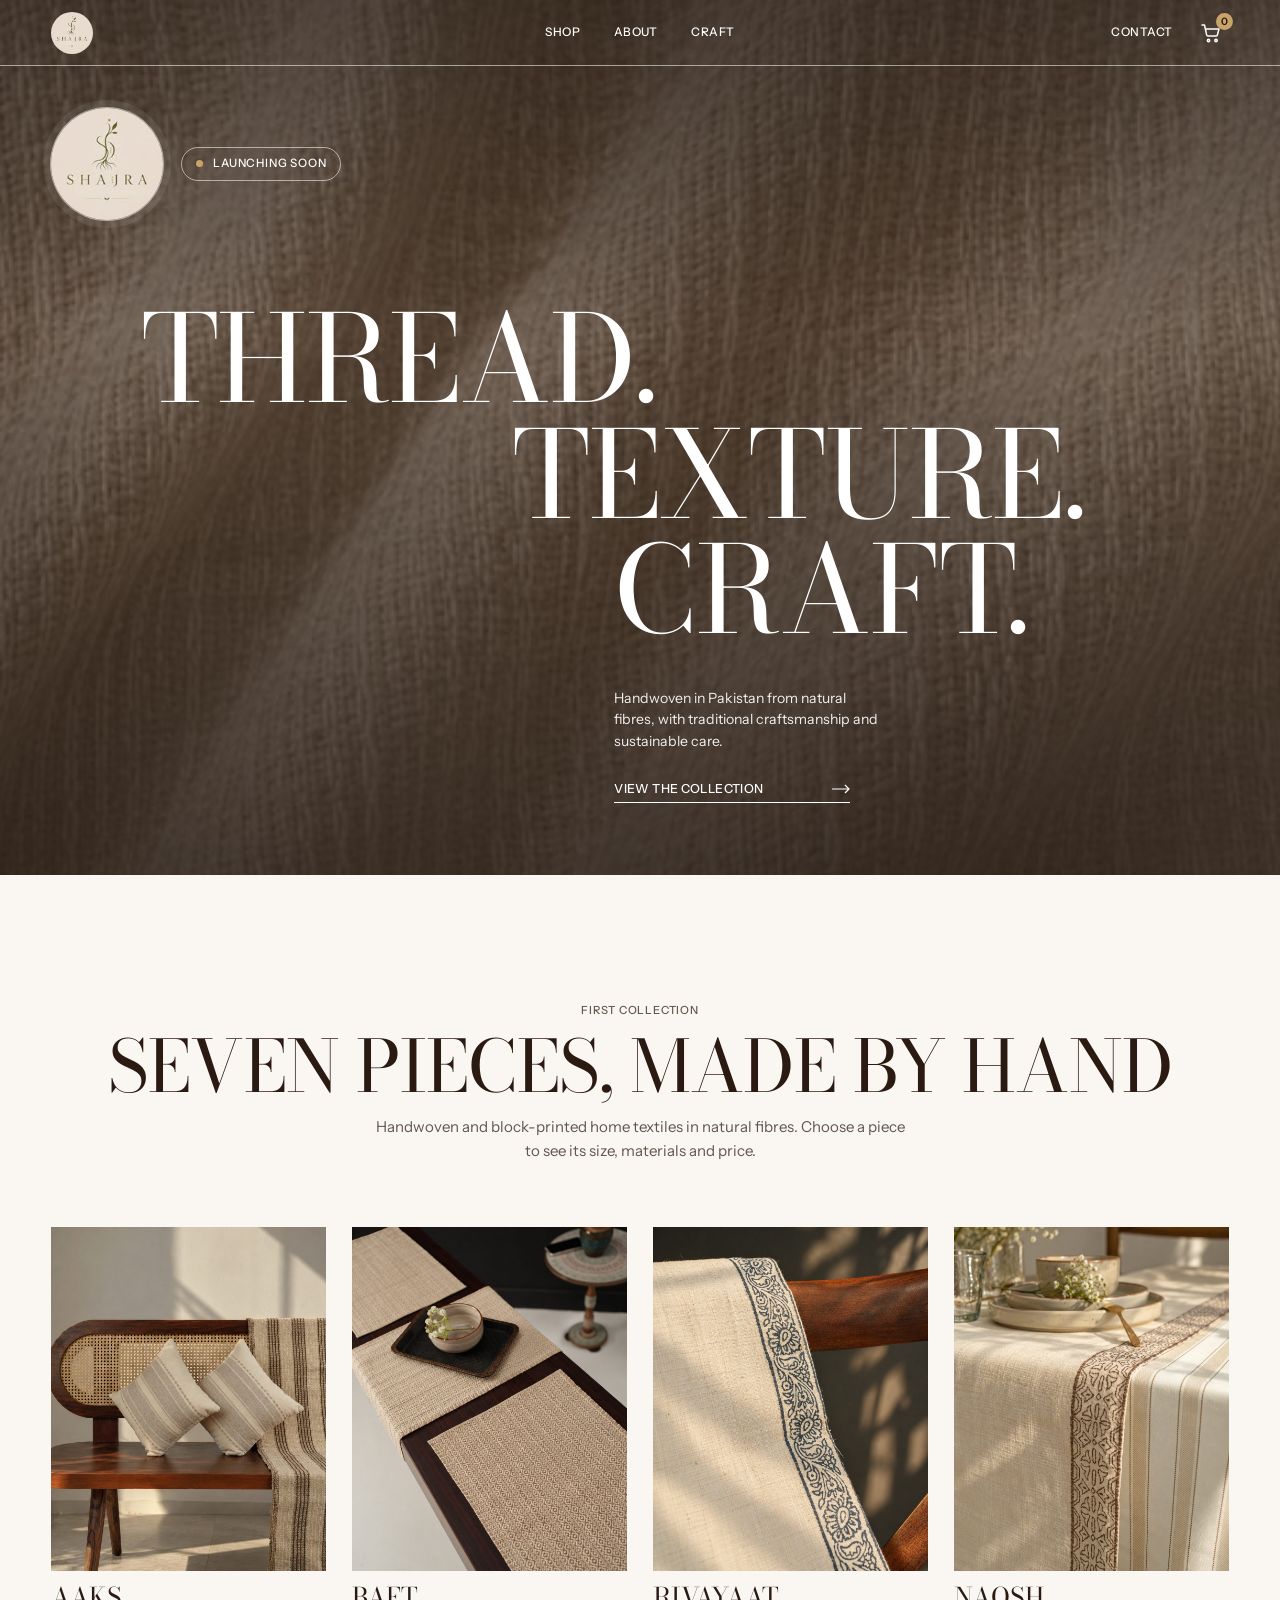
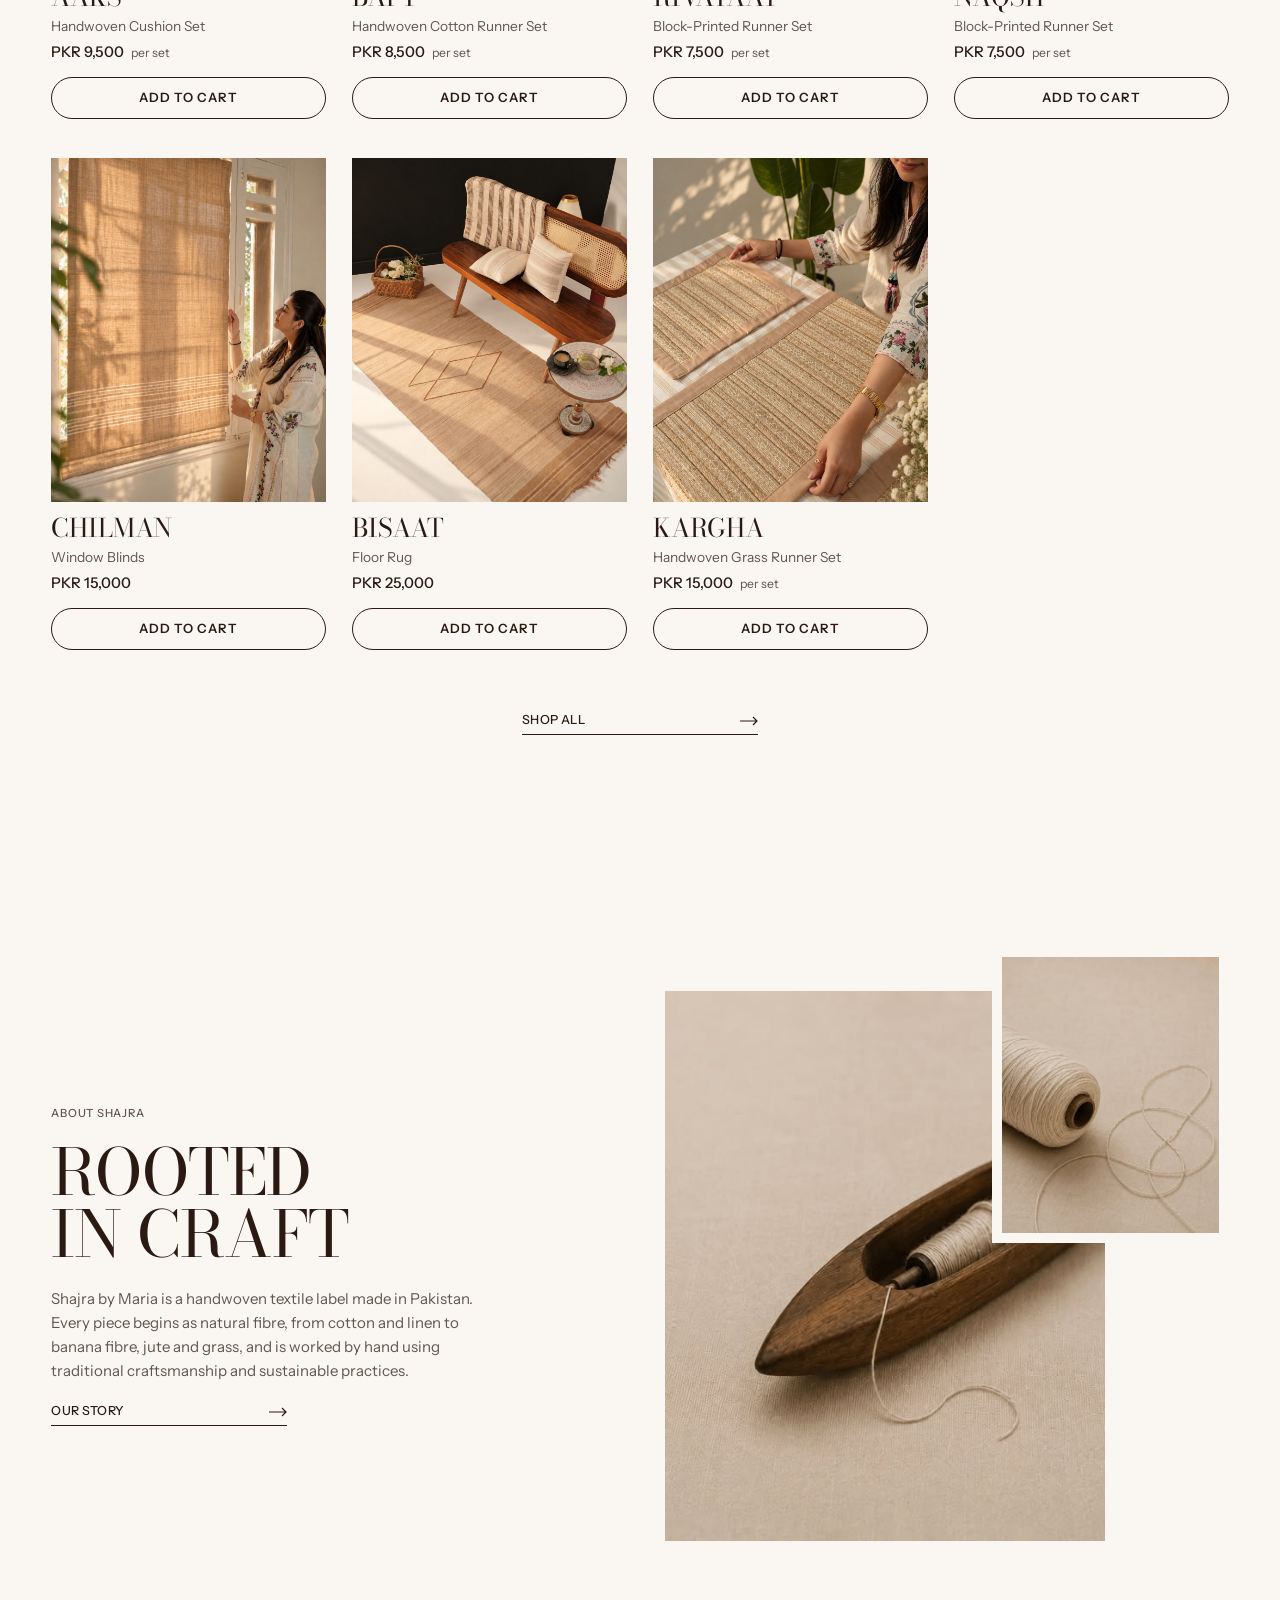
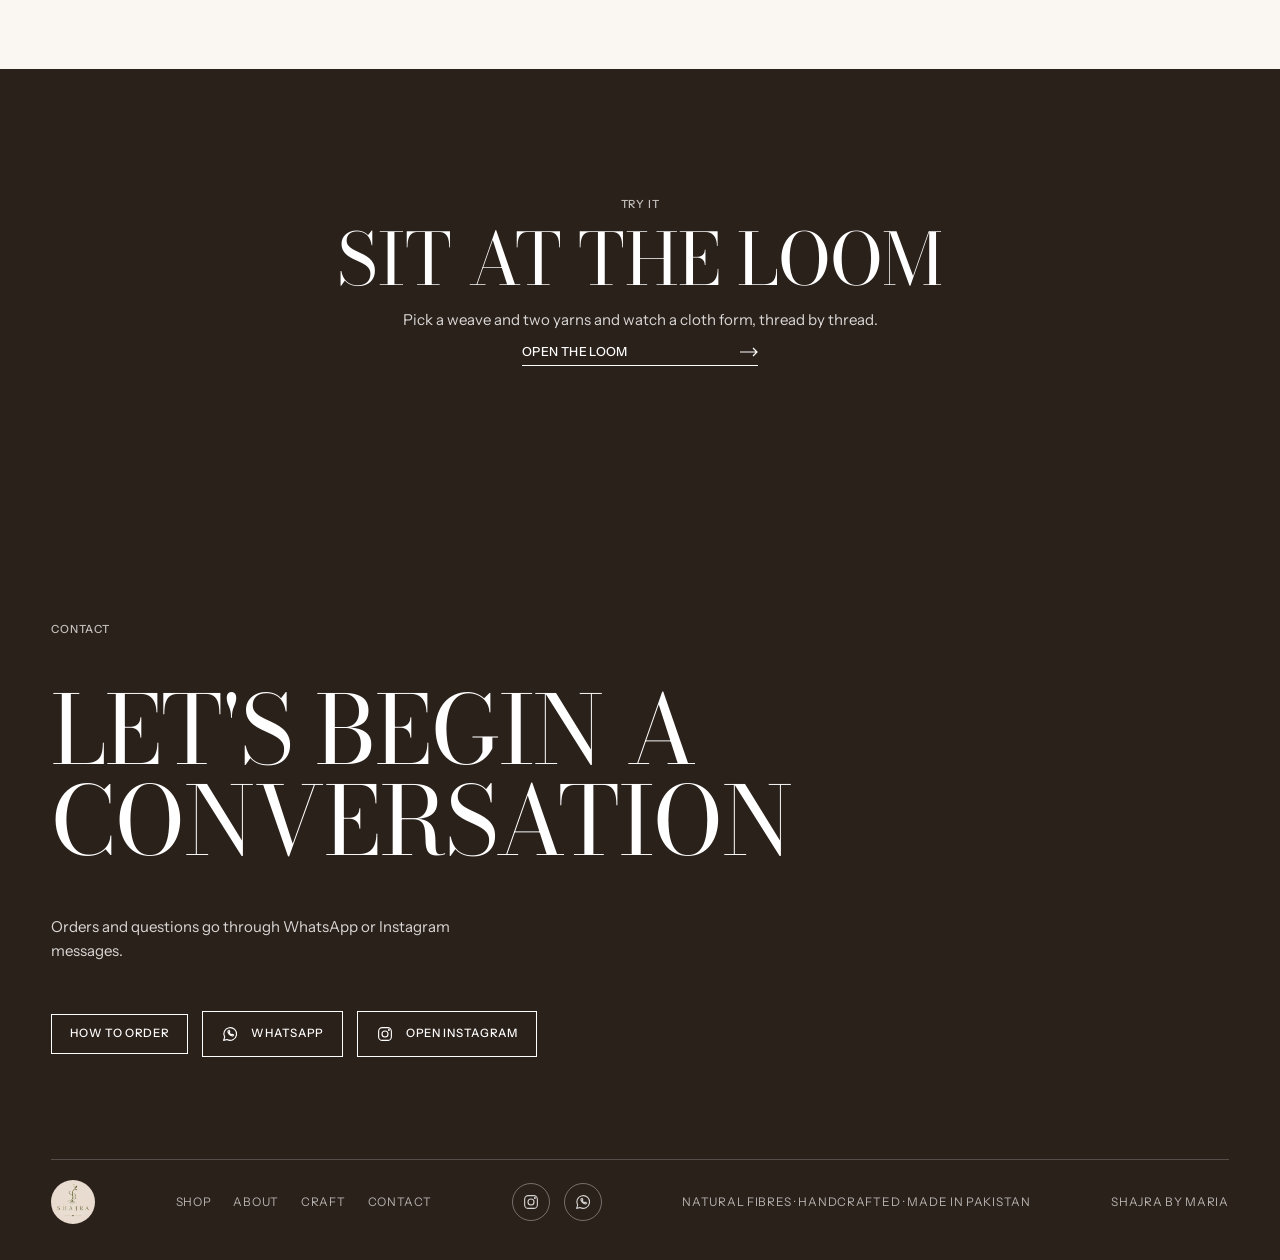
==== commit b0430ad7: "Remove journal page Co-Authored-By: Claude Sonnet 5.5 <noreply@anthropic.com>" ====
--- a/index.html
+++ b/index.html
@@ -17,7 +17,7 @@
 
 <header class="nav" id="nav">
   <a class="nb" href="index.html" aria-label="Shajra, home"><img src="img/logo.jpg" alt="Shajra"></a>
-  <nav class="nl" aria-label="Main"><a href="shop.html">Shop</a><a href="about.html">About</a><a href="craft.html">Craft</a><a href="journal.html">Journal</a></nav>
+  <nav class="nl" aria-label="Main"><a href="shop.html">Shop</a><a href="about.html">About</a><a href="craft.html">Craft</a></nav>
   <div class="nr">
     <a class="nc" href="contact.html">Contact</a>
     <button class="cartb" type="button" data-cart-open aria-label="Open cart"><svg viewBox="0 0 24 24" fill="none" stroke="currentColor" stroke-width="1.5" stroke-linecap="round" stroke-linejoin="round"><path d="M3 4h2.5l2.2 10.2a1 1 0 0 0 1 .8h8.6a1 1 0 0 0 1-.8L20 8H6.2"/><circle cx="9.5" cy="19.5" r="1.2"/><circle cx="17" cy="19.5" r="1.2"/></svg><b class="cartn" data-cart-count>0</b></button>
@@ -26,7 +26,7 @@
 </header>
 <div class="menu" id="menu" hidden>
   <button type="button" id="menuClose">Close</button>
-  <a href="index.html">Home</a><a href="shop.html">Shop</a><a href="about.html">About</a><a href="craft.html">Craft</a><a href="journal.html">Journal</a><a href="contact.html">Contact</a>
+  <a href="index.html">Home</a><a href="shop.html">Shop</a><a href="about.html">About</a><a href="craft.html">Craft</a><a href="contact.html">Contact</a>
 </div>
 
 <main>
@@ -35,7 +35,7 @@
   <div class="hero-in">
     <div class="toprow">
       <img class="seal" src="img/logo.jpg" alt="Shajra logo: a tree with visible roots">
-      <a class="soon" href="journal.html"><i></i>Launching soon</a>
+      <a class="soon" href="shop.html"><i></i>Launching soon</a>
     </div>
     <h1 class="dsp hl"><span class="vh">Shajra by Maria: </span><span class="l1">Thread.</span><span class="l2"><span class="sw">T</span>exture.</span><span class="l3">Craft.</span></h1>
     <div class="hbot">
@@ -128,7 +128,7 @@
     <p>Orders and questions go through WhatsApp or Instagram messages.</p>
     <div class="handle"><a class="bt on-dark" href="contact.html">How to order</a><a class="bt on-dark" href="https://wa.me/923144778804" target="_blank" rel="noopener"><svg class="ico" viewBox="0 0 24 24" fill="none" stroke="currentColor" stroke-width="1.5" stroke-linecap="round" stroke-linejoin="round" aria-hidden="true"><path d="M3.5 20.5l1.4-4.3A8.5 8.5 0 1 1 8 19.3l-4.5 1.2z"/><path d="M9.2 8.3c-.3 1.9 2.7 6 6.4 6.4l1.3-1.5-2.2-1-1 .8c-1.2-.5-2.2-1.5-2.7-2.7l.8-1-1-2.2-1.6 1.2z"/></svg>WhatsApp</a><a class="bt on-dark" href="https://www.instagram.com/shajrabymaria/" target="_blank" rel="noopener"><svg class="ico" viewBox="0 0 24 24" fill="none" stroke="currentColor" stroke-width="1.5" stroke-linecap="round" stroke-linejoin="round" aria-hidden="true"><rect x="3.5" y="3.5" width="17" height="17" rx="5"/><circle cx="12" cy="12" r="4"/><circle cx="17.2" cy="6.8" r=".6" fill="currentColor"/></svg>Open Instagram</a></div>
   </div>
-  <div class="cfoot"><img src="img/logo.jpg" alt="Shajra"><nav class="flinks" aria-label="Footer"><a href="shop.html">Shop</a><a href="about.html">About</a><a href="craft.html">Craft</a><a href="journal.html">Journal</a><a href="contact.html">Contact</a></nav><div class="social"><a href="https://www.instagram.com/shajrabymaria/" target="_blank" rel="noopener" aria-label="Instagram"><svg class="ico" viewBox="0 0 24 24" fill="none" stroke="currentColor" stroke-width="1.5" stroke-linecap="round" stroke-linejoin="round" aria-hidden="true"><rect x="3.5" y="3.5" width="17" height="17" rx="5"/><circle cx="12" cy="12" r="4"/><circle cx="17.2" cy="6.8" r=".6" fill="currentColor"/></svg></a><a href="https://wa.me/923144778804" target="_blank" rel="noopener" aria-label="WhatsApp"><svg class="ico" viewBox="0 0 24 24" fill="none" stroke="currentColor" stroke-width="1.5" stroke-linecap="round" stroke-linejoin="round" aria-hidden="true"><path d="M3.5 20.5l1.4-4.3A8.5 8.5 0 1 1 8 19.3l-4.5 1.2z"/><path d="M9.2 8.3c-.3 1.9 2.7 6 6.4 6.4l1.3-1.5-2.2-1-1 .8c-1.2-.5-2.2-1.5-2.7-2.7l.8-1-1-2.2-1.6 1.2z"/></svg></a></div><span>Natural fibres · Handcrafted · Made in Pakistan</span><span>Shajra by Maria</span></div>
+  <div class="cfoot"><img src="img/logo.jpg" alt="Shajra"><nav class="flinks" aria-label="Footer"><a href="shop.html">Shop</a><a href="about.html">About</a><a href="craft.html">Craft</a><a href="contact.html">Contact</a></nav><div class="social"><a href="https://www.instagram.com/shajrabymaria/" target="_blank" rel="noopener" aria-label="Instagram"><svg class="ico" viewBox="0 0 24 24" fill="none" stroke="currentColor" stroke-width="1.5" stroke-linecap="round" stroke-linejoin="round" aria-hidden="true"><rect x="3.5" y="3.5" width="17" height="17" rx="5"/><circle cx="12" cy="12" r="4"/><circle cx="17.2" cy="6.8" r=".6" fill="currentColor"/></svg></a><a href="https://wa.me/923144778804" target="_blank" rel="noopener" aria-label="WhatsApp"><svg class="ico" viewBox="0 0 24 24" fill="none" stroke="currentColor" stroke-width="1.5" stroke-linecap="round" stroke-linejoin="round" aria-hidden="true"><path d="M3.5 20.5l1.4-4.3A8.5 8.5 0 1 1 8 19.3l-4.5 1.2z"/><path d="M9.2 8.3c-.3 1.9 2.7 6 6.4 6.4l1.3-1.5-2.2-1-1 .8c-1.2-.5-2.2-1.5-2.7-2.7l.8-1-1-2.2-1.6 1.2z"/></svg></a></div><span>Natural fibres · Handcrafted · Made in Pakistan</span><span>Shajra by Maria</span></div>
 </footer>
 
 <script src="js/common.js"></script>
